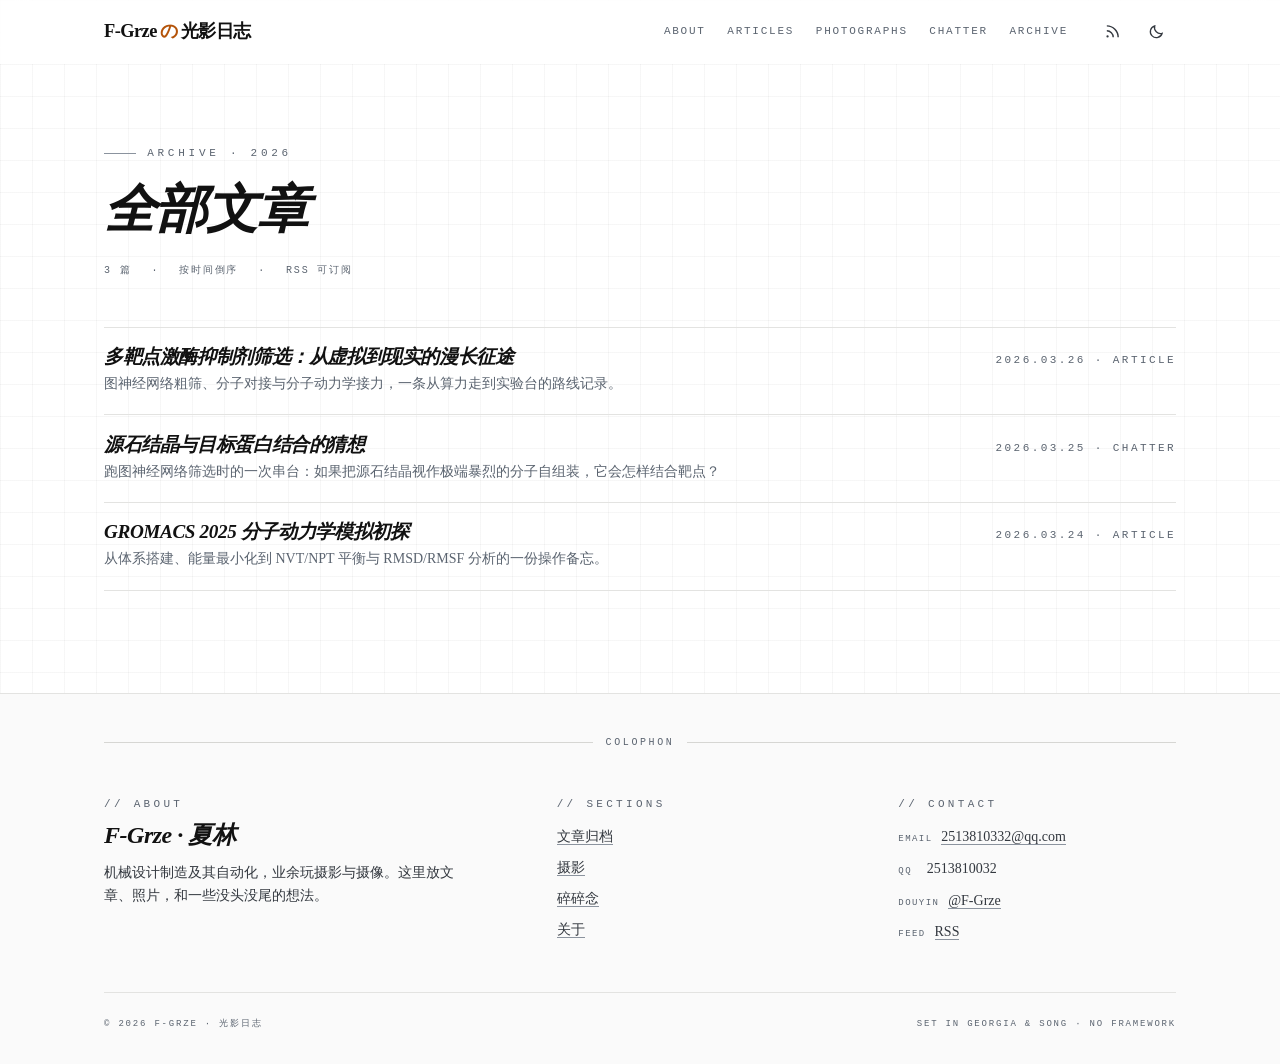
==== posts/index.html @ f47846c0 "deploy: F-Grze 个人博客静态站 Lighthouse 移动/桌面四项 100 · LCP 1.8s/0.5s · CLS 0" ====
<!doctype html>
<html lang="zh-CN" data-theme="light">
<head>
<meta charset="utf-8">
<meta name="viewport" content="width=device-width, initial-scale=1">
<title>全部文章 · F-Grze の光影日志</title>
<meta name="description" content="F-Grze 的文章与碎碎念归档。">
<meta name="author" content="F-Grze">
<meta name="theme-color" content="#ffffff" media="(prefers-color-scheme: light)">
<meta name="theme-color" content="#0a0a0a" media="(prefers-color-scheme: dark)">
<link rel="canonical" href="https://f-grze.github.io/blog/posts/">
<link rel="icon" href="../favicon.svg" type="image/svg+xml">
<link rel="alternate" type="application/rss+xml" title="F-Grze の光影日志" href="../feed.xml">
<meta property="og:type" content="article">
<meta property="og:title" content="全部文章">
<meta property="og:description" content="F-Grze 的文章与碎碎念归档。">
<meta property="og:image" content="https://f-grze.github.io/blog/assets/img/og-cover.jpg">
<meta name="twitter:card" content="summary_large_image">
<link rel="stylesheet" href="../assets/css/style.min.css">
<script>
  (function () {
    try {
      var t = localStorage.getItem('theme');
      if (t !== 'light' && t !== 'dark') {
        t = window.matchMedia('(prefers-color-scheme: dark)').matches ? 'dark' : 'light';
      }
      document.documentElement.dataset.theme = t;
    } catch (e) {}
  })();
</script>
</head>
<body>
<a class="skip" href="#main">跳到主要内容</a>

<header class="site-head">
  <div class="wrap head-inner">
    <a class="brand" href="../">F-Grze<em>の</em>光影日志</a>
    <nav class="nav" aria-label="主导航">
      <a href="../#about">About</a>
      <a href="../#articles">Articles</a>
      <a href="../#photowall">Photographs</a>
      <a href="../#chatter">Chatter</a>
      <a href="./">Archive</a>
    </nav>
    <div class="head-tools">
      <a class="icon-btn" href="../feed.xml" aria-label="RSS 订阅">
        <svg viewBox="0 0 24 24" fill="none" stroke="currentColor" stroke-width="2" aria-hidden="true"><path d="M4 11a9 9 0 0 1 9 9M4 4a16 16 0 0 1 16 16"/><circle cx="5" cy="19" r="1.6" fill="currentColor" stroke="none"/></svg>
      </a>
      <button class="icon-btn" id="theme-toggle" type="button" aria-label="切换深浅色">
        <svg class="sun" viewBox="0 0 24 24" fill="none" stroke="currentColor" stroke-width="1.8" aria-hidden="true"><circle cx="12" cy="12" r="4.2"/><path d="M12 2v2.2M12 19.8V22M4.2 4.2l1.6 1.6M18.2 18.2l1.6 1.6M2 12h2.2M19.8 12H22M4.2 19.8l1.6-1.6M18.2 5.8l1.6-1.6"/></svg>
        <svg class="moon" viewBox="0 0 24 24" fill="none" stroke="currentColor" stroke-width="1.8" aria-hidden="true" style="display:none"><path d="M20 14.5A8.5 8.5 0 0 1 9.5 4a8.5 8.5 0 1 0 10.5 10.5z"/></svg>
      </button>
      <button class="icon-btn menu-btn" id="menu-btn" type="button" aria-expanded="false" aria-controls="mobile-menu" aria-label="打开导航菜单">
        <svg viewBox="0 0 24 24" fill="none" stroke="currentColor" stroke-width="1.8" aria-hidden="true"><path d="M4 7h16M4 12h16M4 17h16"/></svg>
      </button>
    </div>
  </div>
  <nav class="mobile-menu" id="mobile-menu" aria-label="移动端导航" hidden>
    <a href="../#about">关于 <span>01</span></a>
    <a href="../#articles">文章 <span>02</span></a>
    <a href="../#photowall">摄影 <span>03</span></a>
    <a href="../#chatter">碎碎念 <span>04</span></a>
    <a href="../#status">状态 <span>05</span></a>
    <a href="./">归档 <span>ARCHIVE</span></a>
  </nav>
</header>
<main id="main">
  <header class="wrap article-head">
    <p class="kicker">ARCHIVE · 2026</p>
    <h1>全部文章</h1>
    <div class="article-meta"><span>3 篇</span><span>·</span><span>按时间倒序</span><span>·</span><span>RSS 可订阅</span></div>
  </header>
  <div class="wrap" style="margin-top:clamp(2rem,4vw,3rem)">
    <div class="archive-list">
      <article class="archive-item">
        <div>
          <h2><a href="../posts/kinase-screening.html">多靶点激酶抑制剂筛选：从虚拟到现实的漫长征途</a></h2>
          <p>图神经网络粗筛、分子对接与分子动力学接力，一条从算力走到实验台的路线记录。</p>
        </div>
        <span class="mono">2026.03.26 · ARTICLE</span>
      </article>
      <article class="archive-item">
        <div>
          <h2><a href="../chatters/originium.html">源石结晶与目标蛋白结合的猜想</a></h2>
          <p>跑图神经网络筛选时的一次串台：如果把源石结晶视作极端暴烈的分子自组装，它会怎样结合靶点？</p>
        </div>
        <span class="mono">2026.03.25 · CHATTER</span>
      </article>
      <article class="archive-item">
        <div>
          <h2><a href="../posts/gromacs-2025.html">GROMACS 2025 分子动力学模拟初探</a></h2>
          <p>从体系搭建、能量最小化到 NVT/NPT 平衡与 RMSD/RMSF 分析的一份操作备忘。</p>
        </div>
        <span class="mono">2026.03.24 · ARTICLE</span>
      </article>
    </div>
  </div>
</main>

<footer class="site-foot">
  <div class="wrap">
    <div class="foot-rule">COLOPHON</div>
    <div class="foot-grid">
      <div>
        <div class="section-num">// ABOUT</div>
        <h3>F-Grze · 夏林</h3>
        <p>机械设计制造及其自动化，业余玩摄影与摄像。这里放文章、照片，和一些没头没尾的想法。</p>
      </div>
      <div>
        <div class="section-num">// SECTIONS</div>
        <ul class="foot-list">
          <li><a href="./">文章归档</a></li>
          <li><a href="../#photowall">摄影</a></li>
          <li><a href="../#chatter">碎碎念</a></li>
          <li><a href="../#about">关于</a></li>
        </ul>
      </div>
      <div>
        <div class="section-num">// CONTACT</div>
        <ul class="foot-list">
          <li><span class="k">EMAIL</span><a href="mailto:2513810332@qq.com">2513810332@qq.com</a></li>
          <li><span class="k">QQ</span><button type="button" data-copy="2513810032" style="font-size:.875rem;color:var(--paper-1)">2513810032</button></li>
          <li><span class="k">DOUYIN</span><a href="https://www.douyin.com/user/MS4wLjABAAAAJaAjsx0xAyQ-sXUVlC7HD1X0GJKjgRdaICjdRfOP278gkcYqyB4tEGC4iY7WHdK8" target="_blank" rel="noopener noreferrer">@F-Grze</a></li>
          <li><span class="k">FEED</span><a href="../feed.xml">RSS</a></li>
        </ul>
      </div>
    </div>
    <div class="colophon">
      <span>© 2026 F-Grze · 光影日志</span>
      <span>SET IN GEORGIA &amp; SONG · NO FRAMEWORK</span>
    </div>
  </div>
</footer>
<script src="../assets/js/main.min.js" defer></script>
</body>
</html>
---- assets/css/style.min.css ----
:root{--paper-0: #111111;--paper-1: #33383f;--paper-2: #5b6470;--paper-3: #8b939e;--ink-0: #ffffff;--ink-1: #fafafa;--ink-2: #f3f3f2;--ink-3: #e3e3e1;--rule: #d6d6d3;--accent: #b45309;--accent-soft: #f6efe6;--ok: #15803d;--grid-color: rgba(17, 17, 17, .035);--shadow: 0 1px 2px rgba(17, 17, 17, .04), 0 12px 32px -18px rgba(17, 17, 17, .35);--font-display: "Gelasio", Georgia, "Times New Roman", "Songti SC", "Noto Serif SC", "Source Han Serif SC", serif;--font-body: Georgia, "Songti SC", "Noto Serif SC", "Source Han Serif SC", "PingFang SC", "Microsoft YaHei", serif;--font-mono: ui-monospace, "SF Mono", SFMono-Regular, Menlo, Consolas, "Liberation Mono", monospace;--wrap: 72rem;--radius: 3px;--ease: cubic-bezier(.16, 1, .3, 1);--head-h: 4rem}[data-theme=dark]{--paper-0: #f2f1ef;--paper-1: #d3d2ce;--paper-2: #a3a29e;--paper-3: #7c7b78;--ink-0: #0a0a0a;--ink-1: #121212;--ink-2: #1a1a1a;--ink-3: #2c2c2a;--rule: #363634;--accent: #e7a45c;--accent-soft: #1d1710;--ok: #4ade80;--grid-color: rgba(255, 255, 255, .035);--shadow: 0 1px 2px rgba(0, 0, 0, .6), 0 18px 40px -24px rgba(0, 0, 0, .9)}*,*:before,*:after{box-sizing:border-box}html{-webkit-text-size-adjust:100%;scroll-behavior:smooth;scroll-padding-top:calc(var(--head-h) + 1.5rem)}body{margin:0;min-height:100%;background:var(--ink-0);color:var(--paper-0);font-family:var(--font-body);font-size:1rem;line-height:1.7;-webkit-font-smoothing:antialiased;text-rendering:optimizeLegibility;background-image:linear-gradient(var(--grid-color) 1px,transparent 1px),linear-gradient(90deg,var(--grid-color) 1px,transparent 1px);background-size:32px 32px;overflow-x:hidden;transition:background-color .4s ease,color .4s ease}img,svg,video{display:block;max-width:100%}figure{margin:0}img{height:auto}a{color:inherit;text-decoration:none}button{font:inherit;color:inherit;background:none;border:0;cursor:pointer}h1,h2,h3,h4{margin:0;font-family:var(--font-display);font-weight:700;letter-spacing:-.02em;line-height:1.15;text-wrap:balance;word-break:auto-phrase}p{margin:0}ul,ol{margin:0;padding:0;list-style:none}::selection{background:var(--paper-0);color:var(--ink-0)}:focus{outline:none}:focus-visible{outline:2px solid var(--accent);outline-offset:3px;border-radius:2px}.skip{position:absolute;left:1rem;top:-100px;z-index:200;padding:.75rem 1.25rem;background:var(--paper-0);color:var(--ink-0);font-family:var(--font-mono);font-size:.75rem;letter-spacing:.2em;text-transform:uppercase;transition:top .2s ease}.skip:focus{top:1rem}.wrap{width:100%;max-width:var(--wrap);margin-inline:auto;padding-inline:clamp(1.25rem,4vw,2.5rem)}.mono{font-family:var(--font-mono);font-size:.6875rem;letter-spacing:.22em;text-transform:uppercase;color:var(--paper-2)}.section{margin-top:clamp(3.5rem,7vw,6rem)}.section-head{display:flex;align-items:flex-end;justify-content:space-between;gap:1.5rem;padding-bottom:1rem;border-bottom:1px solid var(--ink-3);margin-bottom:2rem}.section-num{font-family:var(--font-mono);font-size:.6875rem;letter-spacing:.3em;text-transform:uppercase;color:var(--paper-2)}.section-title{font-size:clamp(1.6rem,3vw,2.2rem);font-style:italic;margin-top:.35rem}.section-sub{margin-top:.5rem;font-size:.9375rem;font-style:italic;color:var(--paper-1)}.section-link{font-family:var(--font-mono);font-size:.6875rem;letter-spacing:.2em;text-transform:uppercase;color:var(--paper-1);white-space:nowrap;padding-bottom:.15rem;border-bottom:1px solid transparent;transition:color .2s,border-color .2s}.section-link:hover{color:var(--paper-0);border-color:var(--paper-0)}.site-head{position:fixed;inset:0 0 auto;z-index:90;height:var(--head-h);display:flex;align-items:center;background:color-mix(in srgb,var(--ink-0) 82%,transparent);border-bottom:1px solid transparent;transition:transform .45s var(--ease),background-color .3s,border-color .3s}@supports (backdrop-filter: blur(12px)){.site-head{-webkit-backdrop-filter:saturate(140%) blur(12px);backdrop-filter:saturate(140%) blur(12px)}}.site-head.is-scrolled{border-bottom-color:var(--ink-3)}.site-head.is-hidden{transform:translateY(-100%)}.head-inner{display:flex;align-items:center;gap:1rem;width:100%}.brand{font-family:var(--font-display);font-weight:700;font-size:1.15rem;letter-spacing:-.03em;white-space:nowrap;display:inline-flex;align-items:baseline;gap:.18em}.brand em{font-style:normal;color:var(--accent)}.nav{display:flex;align-items:center;gap:1.35rem;margin-left:auto}.nav a{position:relative;font-family:var(--font-mono);font-size:.6875rem;letter-spacing:.16em;text-transform:uppercase;color:var(--paper-2);padding:.35rem 0;transition:color .2s}.nav a:hover,.nav a[aria-current=true]{color:var(--paper-0)}.nav a[aria-current=true]:after{content:"";position:absolute;left:50%;bottom:-2px;width:3px;height:3px;border-radius:50%;background:var(--accent);transform:translate(-50%)}.head-tools{display:flex;align-items:center;gap:.25rem;margin-left:.5rem}.icon-btn{width:2.5rem;height:2.5rem;display:inline-grid;place-items:center;border-radius:var(--radius);color:var(--paper-1);transition:background-color .2s,color .2s}.icon-btn:hover{background:var(--ink-2);color:var(--paper-0)}.icon-btn svg{width:17px;height:17px}.menu-btn,.mobile-menu{display:none}.hero{position:relative;min-height:min(78svh,720px);display:flex;align-items:flex-end;padding-top:calc(var(--head-h) + 3rem);padding-bottom:clamp(3rem,7vw,5rem);overflow:hidden;isolation:isolate;background:#0d1420}.hero-img{position:absolute;inset:0;width:100%;height:100%;object-fit:cover;object-position:center 42%;z-index:-2}.hero-scrim{position:absolute;inset:0;z-index:-1;background:linear-gradient(180deg,#060a12b8,#060a122e 35%,#060a128c 72%,#060a12e6),linear-gradient(90deg,#060a12b8,#060a1200 62%)}.hero-inner{position:relative;color:#fff;max-width:46rem}.kicker{font-family:var(--font-mono);font-size:.6875rem;letter-spacing:.34em;text-transform:uppercase;color:#ffffffb8;display:flex;align-items:center;gap:.7rem;margin-bottom:1.1rem}.kicker:before{content:"";width:2rem;height:1px;background:#ffffff80}.hero h1{font-size:clamp(3rem,9vw,6rem);font-style:italic;font-weight:700;letter-spacing:-.045em;line-height:.98;color:#fff}.hero-sub{margin-top:.9rem;font-family:var(--font-display);font-size:clamp(1rem,2vw,1.3rem);letter-spacing:.06em;color:#ffffffdb}.hero-rule{margin-top:1.75rem;display:flex;align-items:center;gap:.9rem;max-width:26rem;font-family:var(--font-mono);font-size:.6875rem;letter-spacing:.22em;text-transform:uppercase;color:#ffffffb8}.hero-rule:before,.hero-rule:after{content:"";flex:1;height:1px;background:#ffffff47}.hero-meta{margin-top:1.6rem;display:flex;flex-wrap:wrap;align-items:center;gap:.6rem 1.4rem;font-family:var(--font-mono);font-size:.6875rem;letter-spacing:.18em;text-transform:uppercase;color:#ffffffc7}.hero-meta .dot{width:6px;height:6px;border-radius:50%;background:#7ee787;box-shadow:0 0 0 3px #7ee7872e}.hero-meta .sep{width:1px;height:12px;background:#ffffff47}.hero-hud{position:absolute;top:calc(var(--head-h) + 1.5rem);right:clamp(1.25rem,4vw,2.5rem);text-align:right;font-family:var(--font-mono);font-size:.625rem;letter-spacing:.2em;text-transform:uppercase;color:#ffffff8c;line-height:2;pointer-events:none}.hero-hud b{font-weight:400;color:#fffc}.hero-hud .rec{color:#ff8a8a}.hero-foot{position:absolute;left:0;right:0;bottom:0;display:flex;justify-content:space-between;gap:1rem;padding:.55rem clamp(1.25rem,4vw,2.5rem);border-top:1px solid rgba(255,255,255,.16);font-family:var(--font-mono);font-size:.5625rem;letter-spacing:.26em;text-transform:uppercase;color:#fff9}.scroll-cue{position:absolute;right:clamp(1.25rem,4vw,2.5rem);bottom:3.2rem;writing-mode:vertical-rl;font-family:var(--font-mono);font-size:.5625rem;letter-spacing:.3em;text-transform:uppercase;color:#ffffff80;pointer-events:none}.grid-12{display:grid;grid-template-columns:repeat(12,minmax(0,1fr));gap:1.25rem}.col-7{grid-column:span 7}.col-5{grid-column:span 5}.col-4{grid-column:span 4}.col-8{grid-column:span 8}.card{position:relative;background:var(--ink-1);border:1px solid var(--ink-3);border-radius:var(--radius);padding:clamp(1.1rem,2.2vw,1.75rem);display:flex;flex-direction:column;transition:border-color .25s,background-color .25s,transform .35s var(--ease)}.card:hover{border-color:var(--paper-3)}.card-label{display:flex;align-items:center;justify-content:space-between;gap:.75rem;font-family:var(--font-mono);font-size:.625rem;letter-spacing:.2em;text-transform:uppercase;color:var(--paper-2);margin-bottom:1.1rem}.profile{cursor:pointer;overflow:hidden;min-height:19rem}.profile:after{content:"";position:absolute;right:-3rem;top:-3rem;width:12rem;height:12rem;border-radius:50%;background:radial-gradient(circle,var(--accent-soft),transparent 68%);opacity:.9;pointer-events:none}.profile-top{display:flex;gap:1.15rem;align-items:flex-start;position:relative}.avatar{width:4.5rem;height:4.5rem;flex:0 0 auto;border-radius:var(--radius);border:1px solid var(--ink-3);overflow:hidden;background:var(--ink-2)}.avatar svg{width:100%;height:100%}.profile h3{font-size:clamp(1.35rem,2.4vw,1.75rem);letter-spacing:-.03em}.profile-role{margin-top:.4rem;font-size:.9375rem;color:var(--paper-1);line-height:1.6}.chips{display:flex;flex-wrap:wrap;gap:.4rem;margin-top:.85rem}.chip{font-family:var(--font-mono);font-size:.5625rem;letter-spacing:.14em;text-transform:uppercase;color:var(--paper-1);border:1px solid var(--ink-3);border-radius:2px;padding:.2rem .45rem;background:var(--ink-0)}.profile-bottom{margin-top:auto;padding-top:1.5rem;display:flex;align-items:flex-end;justify-content:space-between;gap:1.25rem;flex-wrap:wrap}.stats{display:flex;align-items:flex-end;gap:1.15rem}.stat b{display:block;font-family:var(--font-mono);font-size:1.15rem;font-weight:700;letter-spacing:-.02em;font-variant-numeric:tabular-nums}.stat span{display:block;margin-top:.1rem;font-family:var(--font-mono);font-size:.5625rem;letter-spacing:.18em;text-transform:uppercase;color:var(--paper-2)}.stats i{width:1px;height:1.9rem;background:var(--ink-3)}.socials{display:flex;gap:.35rem}.socials a,.socials button{width:2.25rem;height:2.25rem;display:grid;place-items:center;border:1px solid var(--ink-3);border-radius:var(--radius);color:var(--paper-1);background:var(--ink-0);transition:color .2s,background-color .2s,border-color .2s}.socials a:hover,.socials button:hover{background:var(--paper-0);border-color:var(--paper-0);color:var(--ink-0)}.socials svg{width:15px;height:15px}.music{overflow:hidden}.music:before{content:"";position:absolute;inset:auto -30% -45% auto;width:16rem;height:16rem;border-radius:50%;background:radial-gradient(circle,color-mix(in srgb,var(--accent) 22%,transparent),transparent 70%);pointer-events:none}.music-now{display:flex;gap:1rem;align-items:center;position:relative}.cover{width:4.75rem;height:4.75rem;flex:0 0 auto;border-radius:50%;overflow:hidden;border:1px solid var(--ink-3);box-shadow:0 0 0 6px var(--ink-0),0 0 0 7px var(--ink-3);animation:spin 24s linear infinite;animation-play-state:paused}.hero-inner,.music{--spin: 1}@media (prefers-reduced-motion: no-preference){.music:hover .cover{animation-play-state:running}}.cover img{width:100%;height:100%;object-fit:cover}@keyframes spin{to{transform:rotate(360deg)}}.music h3{font-size:1.25rem;letter-spacing:-.02em}.music .artist{margin-top:.15rem;font-size:.875rem;color:var(--paper-1)}.eq{display:inline-flex;align-items:flex-end;gap:2px;height:12px;margin-left:.4rem}.eq i{width:2px;height:4px;background:var(--accent);animation:eq 1.1s ease-in-out infinite}.eq i:nth-child(2){animation-delay:.18s}.eq i:nth-child(3){animation-delay:.36s}.eq i:nth-child(4){animation-delay:.1s}@keyframes eq{0%,to{height:3px}50%{height:12px}}.tracks{margin-top:1.35rem;border-top:1px solid var(--ink-3)}.tracks a{display:grid;grid-template-columns:1.6rem 1fr auto;align-items:center;gap:.55rem;padding:.55rem 0;border-bottom:1px solid var(--ink-3);font-size:.875rem;color:var(--paper-1);transition:color .2s,padding-left .25s var(--ease)}.tracks a:hover{color:var(--paper-0);padding-left:.3rem}.tracks .idx{font-family:var(--font-mono);font-size:.625rem;color:var(--paper-3)}.tracks .meta{font-family:var(--font-mono);font-size:.5625rem;letter-spacing:.14em;text-transform:uppercase;color:var(--paper-2)}.tracks .meta b{font-weight:400;color:var(--accent)}.quote-bar{margin-top:1.25rem;display:flex;align-items:baseline;gap:.9rem;flex-wrap:wrap;border:1px solid var(--ink-3);border-left:2px solid var(--paper-0);border-radius:var(--radius);background:var(--ink-1);padding:1rem 1.25rem}.quote-bar p{font-family:var(--font-display);font-style:italic;font-size:1.0625rem;color:var(--paper-0)}.quote-bar cite{font-family:var(--font-mono);font-style:normal;font-size:.5625rem;letter-spacing:.18em;text-transform:uppercase;color:var(--paper-2)}.col-4>.feature{height:100%}.feature{position:relative;overflow:hidden;min-height:21rem;color:#fff;border:1px solid var(--ink-3);border-radius:var(--radius);background:#171717;isolation:isolate}.feature-slide{position:absolute;inset:0;opacity:0;transition:opacity .7s var(--ease);z-index:-1}.feature-slide img{width:100%;height:100%;object-fit:cover}.feature-slide:after{content:"";position:absolute;inset:0;background:linear-gradient(180deg,#00000026,#00000059 45%,#000000e0)}.feature-slide.is-active{opacity:1}.feature-body{position:relative;height:100%;min-height:21rem;display:flex;flex-direction:column;justify-content:flex-end;padding:1.5rem}.feature-tag{display:flex;align-items:center;gap:.6rem;margin-bottom:.9rem}.feature-tag span{font-family:var(--font-mono);font-size:.5625rem;letter-spacing:.2em;text-transform:uppercase;border:1px solid rgba(255,255,255,.4);padding:.17rem .45rem;color:#fff}.feature h3{font-size:clamp(1.35rem,2.4vw,1.7rem);line-height:1.25;color:#fff}.feature h3 a{background-image:linear-gradient(currentColor,currentColor);background-size:0 1px;background-repeat:no-repeat;background-position:0 100%;transition:background-size .35s var(--ease)}.feature h3 a:hover{background-size:100% 1px}.feature p{margin-top:.6rem;font-size:.875rem;color:#ffffffc7;display:-webkit-box;-webkit-line-clamp:2;-webkit-box-orient:vertical;overflow:hidden}.feature-dots{display:flex;gap:.4rem;margin-top:1.25rem}.feature-dots button{width:1.5rem;height:3px;background:#ffffff59;transition:background-color .3s,width .3s}.feature-dots button[aria-current=true]{background:#fff;width:2.25rem}.album{position:relative;display:block;overflow:hidden;border:1px solid var(--ink-3);border-radius:var(--radius);aspect-ratio:16 / 7;color:#fff;isolation:isolate}.album img{position:absolute;inset:0;width:100%;height:100%;object-fit:cover;transition:transform .9s var(--ease);z-index:-2}.album:after{content:"";position:absolute;inset:0;z-index:-1;background:linear-gradient(90deg,#000000b8,#00000038 62%,#0000000d),linear-gradient(0deg,rgba(0,0,0,.45),transparent 55%)}.album:hover img{transform:scale(1.04)}.album-body{position:absolute;left:1.25rem;bottom:1.1rem;right:1.25rem}.album-body .mono{color:#ffffffb3;font-size:.5625rem}.album-body h3{margin-top:.35rem;font-size:1.5rem;font-style:italic;color:#fff}.album-body p{margin-top:.3rem;font-size:.8125rem;color:#ffffffbf}.chatter{position:relative;overflow:hidden;border:1px solid var(--ink-3);border-radius:var(--radius);background:var(--ink-1);min-height:13rem;display:flex;flex-direction:column;justify-content:space-between;padding:1.35rem}.chatter .mark{position:absolute;right:.8rem;bottom:-.5rem;font-family:var(--font-display);font-size:5rem;line-height:1;color:var(--ink-3);pointer-events:none}.chatter h3{font-size:1.15rem;font-style:italic;line-height:1.35;position:relative}.chatter p{margin-top:.6rem;font-size:.875rem;color:var(--paper-1);display:-webkit-box;-webkit-line-clamp:3;-webkit-box-orient:vertical;overflow:hidden}.chatter-foot{display:flex;align-items:center;justify-content:space-between;gap:1rem;margin-top:1rem}.timecard{border:1px solid var(--ink-3);border-radius:var(--radius);background:var(--ink-1);overflow:hidden;display:flex;flex-direction:column;min-height:13rem}.timecard-swatch{height:3.5rem;position:relative}.timecard-swatch:after{content:"";position:absolute;inset:0;background:linear-gradient(180deg,transparent,rgba(255,255,255,.12))}.timecard-body{padding:1.1rem 1.35rem 1.35rem;display:flex;flex-direction:column;gap:.2rem;justify-content:center;flex:1}.timecard h3{font-size:1.1rem}.timecard p{font-size:.8125rem;color:var(--paper-1)}.timecard .local{margin-top:.5rem;font-family:var(--font-mono);font-size:.5625rem;letter-spacing:.18em;text-transform:uppercase;color:var(--paper-2)}.photos{display:grid;grid-template-columns:repeat(12,minmax(0,1fr));gap:1.25rem;grid-auto-rows:clamp(11rem,21vw,16rem)}.photo{position:relative;overflow:hidden;border:1px solid var(--ink-3);border-radius:var(--radius);background:var(--ink-2)}.photo:nth-child(1){grid-column:span 6}.photo:nth-child(2){grid-column:span 3}.photo:nth-child(3){grid-column:span 3}.photo button{display:block;width:100%;height:100%;padding:0;position:relative}.photo img{width:100%;height:100%;object-fit:cover;object-position:center 45%;transition:transform .9s var(--ease),filter .4s}.photo button:hover img{transform:scale(1.035)}.photo figcaption{position:absolute;z-index:1;left:0;right:0;bottom:0;display:flex;align-items:center;justify-content:space-between;gap:.5rem;padding:.6rem .8rem;font-family:var(--font-mono);font-size:.5625rem;letter-spacing:.16em;text-transform:uppercase;color:#fff;background:linear-gradient(transparent,#000000b8)}.photo figcaption span{min-width:0;white-space:nowrap;overflow:hidden;text-overflow:ellipsis}.photo figcaption span:last-child{color:#ffffffb8;flex:0 0 auto}.lightbox{position:fixed;inset:0;z-index:150;display:grid;place-items:center;padding:clamp(1rem,4vw,3rem);background:#080808eb}.lightbox[hidden]{display:none}.lightbox img{max-width:100%;max-height:82vh;width:auto;border:1px solid rgba(255,255,255,.2)}.lightbox figcaption{margin-top:.9rem;text-align:center;font-family:var(--font-mono);font-size:.625rem;letter-spacing:.2em;text-transform:uppercase;color:#ffffffb3}.lightbox-close{position:absolute;top:1rem;right:1rem;width:2.75rem;height:2.75rem;display:grid;place-items:center;border:1px solid rgba(255,255,255,.25);color:#fff;border-radius:var(--radius)}.lightbox-close:hover{background:#ffffff1f}.dash{display:grid;grid-template-columns:auto 1fr;border:1px solid var(--ink-3);border-radius:var(--radius);overflow:hidden;background:var(--ink-1)}.dash-clock{background:var(--paper-0);color:var(--ink-0);display:flex;align-items:center;justify-content:center;padding:1.15rem 1.75rem;font-family:var(--font-mono);font-size:clamp(1.4rem,3vw,1.9rem);font-weight:700;letter-spacing:.06em;font-variant-numeric:tabular-nums}.dash-body{display:flex;flex-wrap:wrap;align-items:center;gap:.6rem 1.5rem;padding:1rem 1.35rem;font-size:.8125rem;color:var(--paper-1)}.dash-body .live{display:inline-flex;align-items:center;gap:.5rem;color:var(--paper-0)}.dash-body .live i{width:6px;height:6px;border-radius:50%;background:var(--ok)}.dash-body b{font-family:var(--font-mono);font-variant-numeric:tabular-nums;color:var(--paper-0)}.badges{display:flex;flex-wrap:wrap;gap:.4rem}.badge{font-family:var(--font-mono);font-size:.5625rem;letter-spacing:.12em;text-transform:uppercase;border:1px solid var(--ink-3);border-radius:2px;padding:.17rem .45rem;color:var(--paper-1);background:var(--ink-0)}.site-foot{margin-top:clamp(4rem,8vw,7rem);border-top:1px solid var(--ink-3);background:var(--ink-1)}.foot-rule{display:flex;align-items:center;gap:.8rem;font-family:var(--font-mono);font-size:.625rem;letter-spacing:.26em;text-transform:uppercase;color:var(--paper-2);padding:2.5rem 0 2.75rem}.foot-rule:before,.foot-rule:after{content:"";flex:1;height:1px;background:var(--rule)}.foot-grid{display:grid;grid-template-columns:1.4fr 1fr 1fr;gap:clamp(2rem,5vw,4rem);padding-bottom:3rem}.foot-grid h3{font-size:1.5rem;font-style:italic;margin-top:.5rem}.foot-grid p{margin-top:.7rem;font-size:.875rem;color:var(--paper-1);max-width:22rem}.foot-list{margin-top:.7rem;display:flex;flex-direction:column;gap:.45rem;font-size:.875rem}.foot-list a{color:var(--paper-1);transition:color .2s;width:fit-content;border-bottom:1px solid var(--paper-3)}.foot-list a:hover{color:var(--paper-0);border-color:var(--paper-0)}.foot-list .k{font-family:var(--font-mono);font-size:.5625rem;letter-spacing:.16em;text-transform:uppercase;color:var(--paper-2);margin-right:.55rem}.colophon{display:flex;flex-wrap:wrap;align-items:center;justify-content:space-between;gap:.75rem;padding:1.5rem 0 2rem;border-top:1px solid var(--ink-3);font-family:var(--font-mono);font-size:.5625rem;letter-spacing:.2em;text-transform:uppercase;color:var(--paper-2)}.article-head{padding-top:calc(var(--head-h) + clamp(3rem,7vw,5rem))}.article-head .kicker{color:var(--paper-2)}.article-head .kicker:before{background:var(--paper-3)}.article-head h1{font-size:clamp(2rem,5vw,3.25rem);font-style:italic;max-width:40rem}.article-meta{display:flex;flex-wrap:wrap;gap:.6rem 1.25rem;margin-top:1.35rem;font-family:var(--font-mono);font-size:.625rem;letter-spacing:.18em;text-transform:uppercase;color:var(--paper-2)}.article-cover{margin-top:2.5rem;border:1px solid var(--ink-3);border-radius:var(--radius);overflow:hidden;max-height:30rem}.article-cover img{width:100%;height:100%;object-fit:cover}.article-body{max-width:40rem;margin:clamp(2.5rem,5vw,4rem) auto 0;font-size:1.0625rem;line-height:1.9;color:var(--paper-1)}.article-body [data-dropcap]:first-letter{font-family:var(--font-display);font-size:3.6em;font-weight:700;font-style:italic;float:left;line-height:.82;margin:.08em .12em 0 0;color:var(--paper-0)}.article-body h2{font-size:1.6rem;margin:2.75rem 0 1rem;color:var(--paper-0)}.article-body h3{font-size:1.2rem;margin:2rem 0 .6rem;color:var(--paper-0)}.article-body p{margin:1.05rem 0}.article-body ul,.article-body ol{margin:1rem 0;padding-left:1.2rem;list-style:disc}.article-body li{margin:.35rem 0}.article-body code{font-family:var(--font-mono);font-size:.875em;background:var(--ink-2);border:1px solid var(--ink-3);border-radius:2px;padding:.1em .35em}.article-body blockquote{margin:2rem 0;padding-left:1.25rem;border-left:2px solid var(--paper-0);font-family:var(--font-display);font-style:italic;font-size:1.3em;line-height:1.5;color:var(--paper-0)}.article-body strong{color:var(--paper-0)}.article-body pre{margin:1.5rem 0;padding:1rem 1.15rem;overflow-x:auto;background:var(--ink-2);border:1px solid var(--ink-3);border-radius:var(--radius);font-family:var(--font-mono);font-size:.8125rem;line-height:1.7;color:var(--paper-0)}.article-body pre code{background:none;border:0;padding:0;font-size:inherit}.article-foot{max-width:40rem;margin:3rem auto 0;padding-top:1.5rem;border-top:1px solid var(--ink-3)}.tags{display:flex;flex-wrap:wrap;gap:.4rem}.article-nav{display:flex;justify-content:space-between;gap:1.5rem;flex-wrap:wrap;margin-top:2rem;font-size:.9375rem}.article-nav a{color:var(--paper-1);border-bottom:1px solid var(--ink-3);padding-bottom:2px}.article-nav a:hover{color:var(--paper-0);border-color:var(--paper-0)}.archive-list{border-top:1px solid var(--ink-3)}.archive-item{display:flex;align-items:baseline;justify-content:space-between;gap:1.5rem;padding:1.15rem 0;border-bottom:1px solid var(--ink-3)}.archive-item h2{font-size:1.2rem;font-style:italic}.archive-item a:hover h2{color:var(--accent)}.archive-item p{margin-top:.25rem;font-size:.875rem;color:var(--paper-2)}@media (prefers-reduced-motion: no-preference){.js .reveal{opacity:0;transform:translateY(14px);transition:opacity .7s var(--ease),transform .7s var(--ease)}.js .reveal.is-in{opacity:1;transform:none}.hero-inner>*{animation:rise .9s var(--ease) both}.hero-inner>:nth-child(2){animation-delay:.08s}.hero-inner>:nth-child(3){animation-delay:.16s}.hero-inner>:nth-child(4){animation-delay:.24s}.hero-inner>:nth-child(5){animation-delay:.32s}}@keyframes rise{0%{opacity:0;transform:translateY(16px)}to{opacity:1;transform:none}}@media (max-width: 1024px){.col-7,.col-5,.col-4,.col-8{grid-column:span 12}.photo:nth-child(1){grid-column:span 12}.photo:nth-child(2),.photo:nth-child(3){grid-column:span 6}.foot-grid{grid-template-columns:1fr 1fr}}@media (max-width: 860px){.nav{display:none}.menu-btn{display:inline-grid}.head-tools{margin-left:auto}.mobile-menu{display:block;position:fixed;inset:var(--head-h) 0 auto 0;background:var(--ink-0);border-bottom:1px solid var(--ink-3);padding:.5rem clamp(1.25rem,4vw,2.5rem) 1.25rem;transform-origin:top;box-shadow:var(--shadow)}.mobile-menu[hidden]{display:none}.mobile-menu a{display:flex;align-items:center;justify-content:space-between;padding:.95rem 0;border-bottom:1px solid var(--ink-3);font-family:var(--font-mono);font-size:.8125rem;letter-spacing:.16em;text-transform:uppercase;color:var(--paper-1)}.mobile-menu a:hover{color:var(--paper-0)}.mobile-menu a span{color:var(--paper-3);font-size:.625rem}.hero-hud,.scroll-cue,.section-head .section-link{display:none}}@media (max-width: 640px){body{background-size:24px 24px}.hero{min-height:74svh}.hero-meta{gap:.45rem .9rem}.hero-meta .sep{display:none}.hero-foot{font-size:.5rem;letter-spacing:.16em}.article-cover{aspect-ratio:4 / 3;max-height:none}.article-cover img{height:100%;object-fit:cover}.dash{grid-template-columns:1fr}.dash-clock{justify-content:flex-start}.foot-grid{grid-template-columns:1fr}.profile-bottom{flex-direction:column;align-items:flex-start}.photo:nth-child(2),.photo:nth-child(3){grid-column:span 12}.photos{grid-auto-rows:12rem}.article-body{font-size:1rem}}@media (prefers-reduced-motion: reduce){html{scroll-behavior:auto}*,*:before,*:after{animation-duration:.01ms!important;animation-iteration-count:1!important;transition-duration:.01ms!important}}@media print{.site-head,.hero-hud,.scroll-cue,.site-foot{display:none}body{background:#fff;color:#000}}.menu-btn[data-open] .bars{display:none}.menu-btn[data-open] .close{display:block!important}.article-head h1{text-wrap:wrap}@media (max-width: 640px){.article-head h1{font-size:clamp(1.75rem,7.4vw,2.2rem);max-width:100%}}
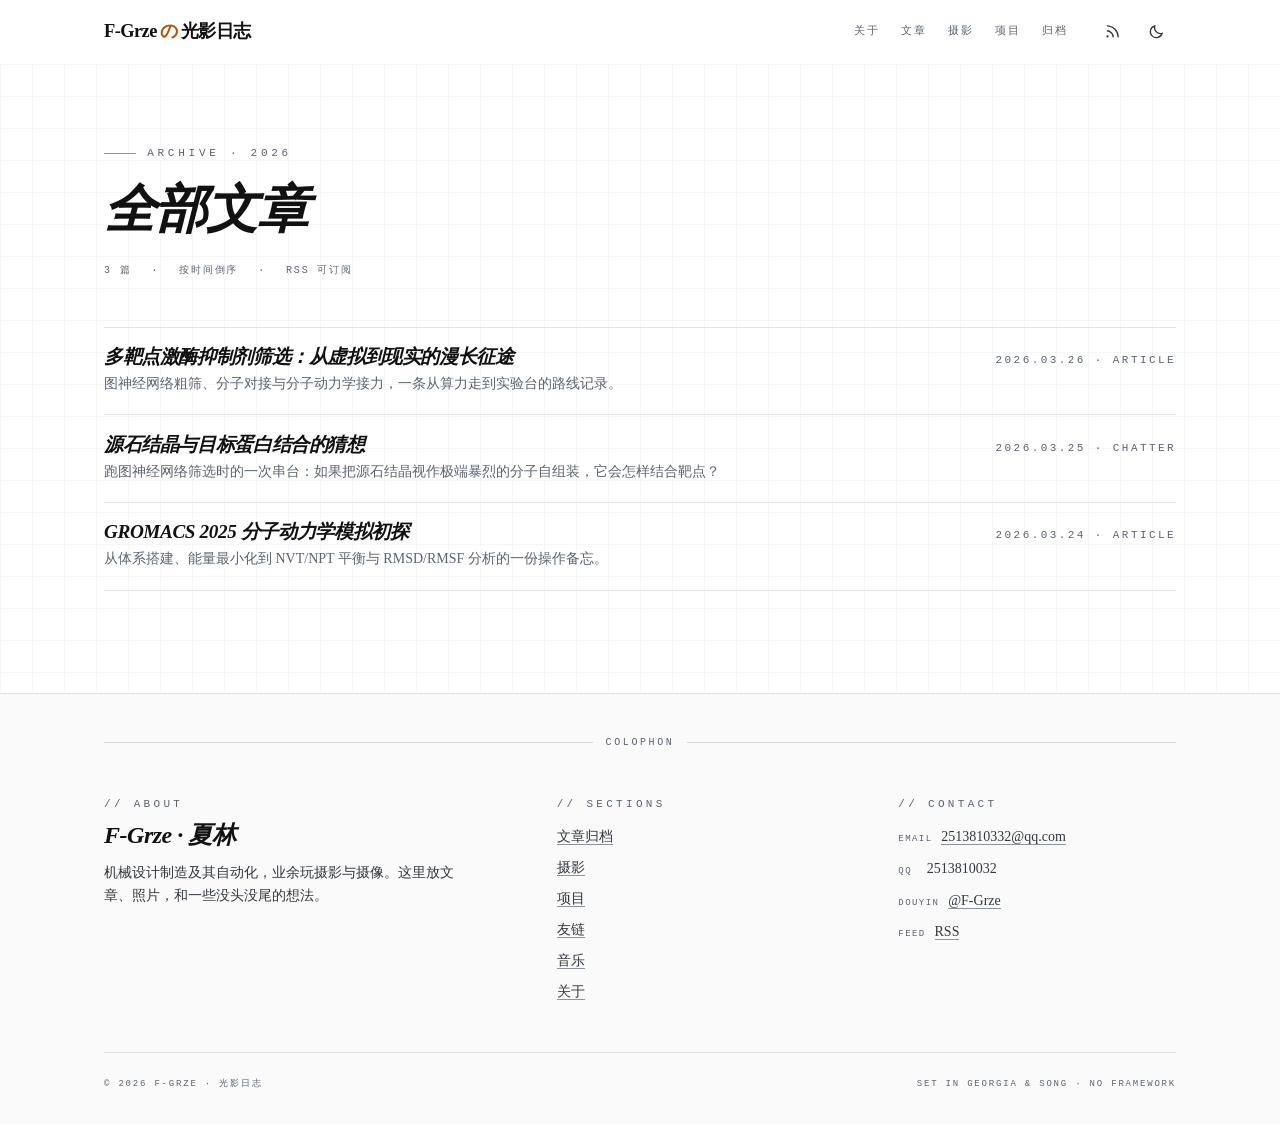
==== commit 359cdfa1: "deploy: 补齐六个二级页面（关于/摄影/项目/友链/归档/音乐） Lighthouse 移动/桌面四项 100 · LCP 1.8s/0.5s · CLS 0" ====
--- a/posts/index.html
+++ b/posts/index.html
@@ -8,15 +8,15 @@
 <meta name="author" content="F-Grze">
 <meta name="theme-color" content="#ffffff" media="(prefers-color-scheme: light)">
 <meta name="theme-color" content="#0a0a0a" media="(prefers-color-scheme: dark)">
-<link rel="canonical" href="https://f-grze.github.io/blog/posts/">
+<link rel="canonical" href="https://f-grze.github.io/F-Grze-blog/posts/">
 <link rel="icon" href="../favicon.svg" type="image/svg+xml">
 <link rel="alternate" type="application/rss+xml" title="F-Grze の光影日志" href="../feed.xml">
 <meta property="og:type" content="article">
 <meta property="og:title" content="全部文章">
 <meta property="og:description" content="F-Grze 的文章与碎碎念归档。">
-<meta property="og:image" content="https://f-grze.github.io/blog/assets/img/og-cover.jpg">
+<meta property="og:image" content="https://f-grze.github.io/F-Grze-blog/assets/img/og-cover.jpg">
 <meta name="twitter:card" content="summary_large_image">
-<link rel="stylesheet" href="../assets/css/style.min.css">
+<link rel="stylesheet" href="../assets/css/style.css">
 <script>
   (function () {
     try {
@@ -36,11 +36,11 @@
   <div class="wrap head-inner">
     <a class="brand" href="../">F-Grze<em>の</em>光影日志</a>
     <nav class="nav" aria-label="主导航">
-      <a href="../#about">About</a>
-      <a href="../#articles">Articles</a>
-      <a href="../#photowall">Photographs</a>
-      <a href="../#chatter">Chatter</a>
-      <a href="./">Archive</a>
+      <a href="../about.html">关于</a>
+      <a href="../posts/">文章</a>
+      <a href="../photowall.html">摄影</a>
+      <a href="../projects.html">项目</a>
+      <a href="./">归档</a>
     </nav>
     <div class="head-tools">
       <a class="icon-btn" href="../feed.xml" aria-label="RSS 订阅">
@@ -56,11 +56,11 @@
     </div>
   </div>
   <nav class="mobile-menu" id="mobile-menu" aria-label="移动端导航" hidden>
-    <a href="../#about">关于 <span>01</span></a>
-    <a href="../#articles">文章 <span>02</span></a>
-    <a href="../#photowall">摄影 <span>03</span></a>
-    <a href="../#chatter">碎碎念 <span>04</span></a>
-    <a href="../#status">状态 <span>05</span></a>
+    <a href="../about.html">关于 <span>01</span></a>
+    <a href="../posts/">文章 <span>02</span></a>
+    <a href="../photowall.html">摄影 <span>03</span></a>
+    <a href="../projects.html">项目 <span>04</span></a>
+    <a href="../friends.html">友链 <span>05</span></a>
     <a href="./">归档 <span>ARCHIVE</span></a>
   </nav>
 </header>
@@ -110,9 +110,11 @@
         <div class="section-num">// SECTIONS</div>
         <ul class="foot-list">
           <li><a href="./">文章归档</a></li>
-          <li><a href="../#photowall">摄影</a></li>
-          <li><a href="../#chatter">碎碎念</a></li>
-          <li><a href="../#about">关于</a></li>
+          <li><a href="../photowall.html">摄影</a></li>
+          <li><a href="../projects.html">项目</a></li>
+          <li><a href="../friends.html">友链</a></li>
+          <li><a href="../music.html">音乐</a></li>
+          <li><a href="../about.html">关于</a></li>
         </ul>
       </div>
       <div>
@@ -131,6 +133,6 @@
     </div>
   </div>
 </footer>
-<script src="../assets/js/main.min.js" defer></script>
+<script src="../assets/js/main.js" defer></script>
 </body>
 </html>
--- a/assets/css/style.css
+++ b/assets/css/style.css
@@ -0,0 +1,940 @@
+/* ============================================================
+   F-Grze の光影日志 · Editorial Design System
+   纯手写 CSS，无框架、无 Web Font、无外部依赖
+   ============================================================ */
+
+/* ---------- 1. Tokens ---------- */
+:root {
+  --paper-0: #111111;
+  --paper-1: #33383f;
+  --paper-2: #5b6470;
+  --paper-3: #8b939e;
+
+  --ink-0: #ffffff;
+  --ink-1: #fafafa;
+  --ink-2: #f3f3f2;
+  --ink-3: #e3e3e1;
+  --rule: #d6d6d3;
+
+  --accent: #b45309;        /* 仅作点缀，白底对比度 5.0:1 */
+  --accent-soft: #f6efe6;
+  --ok: #15803d;
+
+  --grid-color: rgba(17, 17, 17, 0.035);
+  --shadow: 0 1px 2px rgba(17, 17, 17, 0.04), 0 12px 32px -18px rgba(17, 17, 17, 0.35);
+
+  --font-display: "Gelasio", Georgia, "Times New Roman", "Songti SC", "Noto Serif SC", "Source Han Serif SC", serif;
+  --font-body: Georgia, "Songti SC", "Noto Serif SC", "Source Han Serif SC", "PingFang SC", "Microsoft YaHei", serif;
+  --font-mono: ui-monospace, "SF Mono", SFMono-Regular, Menlo, Consolas, "Liberation Mono", monospace;
+
+  --wrap: 72rem;
+  --radius: 3px;
+  --ease: cubic-bezier(0.16, 1, 0.3, 1);
+  --head-h: 4rem;
+}
+
+[data-theme="dark"] {
+  --paper-0: #f2f1ef;
+  --paper-1: #d3d2ce;
+  --paper-2: #a3a29e;
+  --paper-3: #7c7b78;
+
+  --ink-0: #0a0a0a;
+  --ink-1: #121212;
+  --ink-2: #1a1a1a;
+  --ink-3: #2c2c2a;
+  --rule: #363634;
+
+  --accent: #e7a45c;
+  --accent-soft: #1d1710;
+  --ok: #4ade80;
+  --grid-color: rgba(255, 255, 255, 0.035);
+  --shadow: 0 1px 2px rgba(0, 0, 0, 0.6), 0 18px 40px -24px rgba(0, 0, 0, 0.9);
+}
+
+/* ---------- 2. Reset ---------- */
+*, *::before, *::after { box-sizing: border-box; }
+html { -webkit-text-size-adjust: 100%; scroll-behavior: smooth; scroll-padding-top: calc(var(--head-h) + 1.5rem); }
+body {
+  margin: 0;
+  min-height: 100%;
+  background: var(--ink-0);
+  color: var(--paper-0);
+  font-family: var(--font-body);
+  font-size: 1rem;
+  line-height: 1.7;
+  -webkit-font-smoothing: antialiased;
+  text-rendering: optimizeLegibility;
+  background-image:
+    linear-gradient(var(--grid-color) 1px, transparent 1px),
+    linear-gradient(90deg, var(--grid-color) 1px, transparent 1px);
+  background-size: 32px 32px;
+  overflow-x: hidden;
+  transition: background-color .4s ease, color .4s ease;
+}
+img, svg, video { display: block; max-width: 100%; }
+figure { margin: 0; }
+img { height: auto; }
+a { color: inherit; text-decoration: none; }
+button { font: inherit; color: inherit; background: none; border: 0; cursor: pointer; }
+h1, h2, h3, h4 {
+  margin: 0;
+  font-family: var(--font-display);
+  font-weight: 700;
+  letter-spacing: -0.02em;
+  line-height: 1.15;
+  text-wrap: balance;
+  word-break: auto-phrase;
+}
+p { margin: 0; }
+ul, ol { margin: 0; padding: 0; list-style: none; }
+::selection { background: var(--paper-0); color: var(--ink-0); }
+
+:focus { outline: none; }
+:focus-visible {
+  outline: 2px solid var(--accent);
+  outline-offset: 3px;
+  border-radius: 2px;
+}
+
+.skip {
+  position: absolute;
+  left: 1rem;
+  top: -100px;
+  z-index: 200;
+  padding: .75rem 1.25rem;
+  background: var(--paper-0);
+  color: var(--ink-0);
+  font-family: var(--font-mono);
+  font-size: .75rem;
+  letter-spacing: .2em;
+  text-transform: uppercase;
+  transition: top .2s ease;
+}
+.skip:focus { top: 1rem; }
+
+/* ---------- 3. Layout ---------- */
+.wrap { width: 100%; max-width: var(--wrap); margin-inline: auto; padding-inline: clamp(1.25rem, 4vw, 2.5rem); }
+
+.mono {
+  font-family: var(--font-mono);
+  font-size: .6875rem;
+  letter-spacing: .22em;
+  text-transform: uppercase;
+  color: var(--paper-2);
+}
+
+/* 章节头 */
+.section { margin-top: clamp(3.5rem, 7vw, 6rem); }
+.section-head { display: flex; align-items: flex-end; justify-content: space-between; gap: 1.5rem; padding-bottom: 1rem; border-bottom: 1px solid var(--ink-3); margin-bottom: 2rem; }
+.section-num { font-family: var(--font-mono); font-size: .6875rem; letter-spacing: .3em; text-transform: uppercase; color: var(--paper-2); }
+.section-title { font-size: clamp(1.6rem, 3vw, 2.2rem); font-style: italic; margin-top: .35rem; }
+.section-sub { margin-top: .5rem; font-size: .9375rem; font-style: italic; color: var(--paper-1); }
+.section-link { font-family: var(--font-mono); font-size: .6875rem; letter-spacing: .2em; text-transform: uppercase; color: var(--paper-1); white-space: nowrap; padding-bottom: .15rem; border-bottom: 1px solid transparent; transition: color .2s, border-color .2s; }
+.section-link:hover { color: var(--paper-0); border-color: var(--paper-0); }
+
+/* ---------- 4. Header ---------- */
+.site-head {
+  position: fixed;
+  inset: 0 0 auto 0;
+  z-index: 90;
+  height: var(--head-h);
+  display: flex;
+  align-items: center;
+  background: color-mix(in srgb, var(--ink-0) 82%, transparent);
+  border-bottom: 1px solid transparent;
+  transition: transform .45s var(--ease), background-color .3s, border-color .3s;
+}
+@supports (backdrop-filter: blur(12px)) {
+  .site-head { backdrop-filter: saturate(140%) blur(12px); }
+}
+.site-head.is-scrolled { border-bottom-color: var(--ink-3); }
+.site-head.is-hidden { transform: translateY(-100%); }
+.head-inner { display: flex; align-items: center; gap: 1rem; width: 100%; }
+
+.brand {
+  font-family: var(--font-display);
+  font-weight: 700;
+  font-size: 1.15rem;
+  letter-spacing: -0.03em;
+  white-space: nowrap;
+  display: inline-flex;
+  align-items: baseline;
+  gap: .18em;
+}
+.brand em { font-style: normal; color: var(--accent); }
+
+.nav { display: flex; align-items: center; gap: 1.35rem; margin-left: auto; }
+.nav a {
+  position: relative;
+  font-family: var(--font-mono);
+  font-size: .6875rem;
+  letter-spacing: .16em;
+  text-transform: uppercase;
+  color: var(--paper-2);
+  padding: .35rem 0;
+  transition: color .2s;
+}
+.nav a:hover, .nav a[aria-current="true"] { color: var(--paper-0); }
+.nav a[aria-current="true"]::after {
+  content: "";
+  position: absolute;
+  left: 50%; bottom: -2px;
+  width: 3px; height: 3px;
+  border-radius: 50%;
+  background: var(--accent);
+  transform: translateX(-50%);
+}
+
+.head-tools { display: flex; align-items: center; gap: .25rem; margin-left: .5rem; }
+.icon-btn {
+  width: 2.5rem; height: 2.5rem;
+  display: inline-grid;
+  place-items: center;
+  border-radius: var(--radius);
+  color: var(--paper-1);
+  transition: background-color .2s, color .2s;
+}
+.icon-btn:hover { background: var(--ink-2); color: var(--paper-0); }
+.icon-btn svg { width: 17px; height: 17px; }
+.menu-btn { display: none; }
+
+.mobile-menu { display: none; }
+
+/* ---------- 5. Hero ---------- */
+.hero {
+  position: relative;
+  min-height: min(78svh, 720px);
+  display: flex;
+  align-items: flex-end;
+  padding-top: calc(var(--head-h) + 3rem);
+  padding-bottom: clamp(3rem, 7vw, 5rem);
+  overflow: hidden;
+  isolation: isolate;
+  background: #0d1420;
+}
+.hero-img {
+  position: absolute;
+  inset: 0;
+  width: 100%;
+  height: 100%;
+  object-fit: cover;
+  object-position: center 42%;
+  z-index: -2;
+}
+.hero-scrim {
+  position: absolute;
+  inset: 0;
+  z-index: -1;
+  background:
+    linear-gradient(180deg, rgba(6, 10, 18, .72) 0%, rgba(6, 10, 18, .18) 35%, rgba(6, 10, 18, .55) 72%, rgba(6, 10, 18, .9) 100%),
+    linear-gradient(90deg, rgba(6, 10, 18, .72) 0%, rgba(6, 10, 18, 0) 62%);
+}
+.hero-inner { position: relative; color: #fff; max-width: 46rem; }
+.kicker {
+  font-family: var(--font-mono);
+  font-size: .6875rem;
+  letter-spacing: .34em;
+  text-transform: uppercase;
+  color: rgba(255, 255, 255, .72);
+  display: flex;
+  align-items: center;
+  gap: .7rem;
+  margin-bottom: 1.1rem;
+}
+.kicker::before { content: ""; width: 2rem; height: 1px; background: rgba(255, 255, 255, .5); }
+.hero h1 {
+  font-size: clamp(3rem, 9vw, 6rem);
+  font-style: italic;
+  font-weight: 700;
+  letter-spacing: -0.045em;
+  line-height: .98;
+  color: #fff;
+}
+.hero-sub {
+  margin-top: .9rem;
+  font-family: var(--font-display);
+  font-size: clamp(1rem, 2vw, 1.3rem);
+  letter-spacing: .06em;
+  color: rgba(255, 255, 255, .86);
+}
+.hero-rule {
+  margin-top: 1.75rem;
+  display: flex;
+  align-items: center;
+  gap: .9rem;
+  max-width: 26rem;
+  font-family: var(--font-mono);
+  font-size: .6875rem;
+  letter-spacing: .22em;
+  text-transform: uppercase;
+  color: rgba(255, 255, 255, .72);
+}
+.hero-rule::before, .hero-rule::after { content: ""; flex: 1; height: 1px; background: rgba(255, 255, 255, .28); }
+.hero-meta {
+  margin-top: 1.6rem;
+  display: flex;
+  flex-wrap: wrap;
+  align-items: center;
+  gap: .6rem 1.4rem;
+  font-family: var(--font-mono);
+  font-size: .6875rem;
+  letter-spacing: .18em;
+  text-transform: uppercase;
+  color: rgba(255, 255, 255, .78);
+}
+.hero-meta .dot { width: 6px; height: 6px; border-radius: 50%; background: #7ee787; box-shadow: 0 0 0 3px rgba(126, 231, 135, .18); }
+.hero-meta .sep { width: 1px; height: 12px; background: rgba(255, 255, 255, .28); }
+
+.hero-hud {
+  position: absolute;
+  top: calc(var(--head-h) + 1.5rem);
+  right: clamp(1.25rem, 4vw, 2.5rem);
+  text-align: right;
+  font-family: var(--font-mono);
+  font-size: .625rem;
+  letter-spacing: .2em;
+  text-transform: uppercase;
+  color: rgba(255, 255, 255, .55);
+  line-height: 2;
+  pointer-events: none;
+}
+.hero-hud b { font-weight: 400; color: rgba(255, 255, 255, .8); }
+.hero-hud .rec { color: #ff8a8a; }
+
+.hero-foot {
+  position: absolute;
+  left: 0; right: 0; bottom: 0;
+  display: flex;
+  justify-content: space-between;
+  gap: 1rem;
+  padding: .55rem clamp(1.25rem, 4vw, 2.5rem);
+  border-top: 1px solid rgba(255, 255, 255, .16);
+  font-family: var(--font-mono);
+  font-size: .5625rem;
+  letter-spacing: .26em;
+  text-transform: uppercase;
+  color: rgba(255, 255, 255, .6);
+}
+
+.scroll-cue {
+  position: absolute;
+  right: clamp(1.25rem, 4vw, 2.5rem);
+  bottom: 3.2rem;
+  writing-mode: vertical-rl;
+  font-family: var(--font-mono);
+  font-size: .5625rem;
+  letter-spacing: .3em;
+  text-transform: uppercase;
+  color: rgba(255, 255, 255, .5);
+  pointer-events: none;
+}
+
+/* ---------- 6. Cards ---------- */
+.grid-12 { display: grid; grid-template-columns: repeat(12, minmax(0, 1fr)); gap: 1.25rem; }
+.col-7 { grid-column: span 7; }
+.col-5 { grid-column: span 5; }
+.col-4 { grid-column: span 4; }
+.col-8 { grid-column: span 8; }
+
+.card {
+  position: relative;
+  background: var(--ink-1);
+  border: 1px solid var(--ink-3);
+  border-radius: var(--radius);
+  padding: clamp(1.1rem, 2.2vw, 1.75rem);
+  display: flex;
+  flex-direction: column;
+  transition: border-color .25s, background-color .25s, transform .35s var(--ease);
+}
+.card:hover { border-color: var(--paper-3); }
+
+.card-label {
+  display: flex;
+  align-items: center;
+  justify-content: space-between;
+  gap: .75rem;
+  font-family: var(--font-mono);
+  font-size: .625rem;
+  letter-spacing: .2em;
+  text-transform: uppercase;
+  color: var(--paper-2);
+  margin-bottom: 1.1rem;
+}
+
+/* 个人卡片 */
+.profile { cursor: pointer; overflow: hidden; min-height: 19rem; }
+.profile::after {
+  content: "";
+  position: absolute;
+  right: -3rem; top: -3rem;
+  width: 12rem; height: 12rem;
+  border-radius: 50%;
+  background: radial-gradient(circle, var(--accent-soft), transparent 68%);
+  opacity: .9;
+  pointer-events: none;
+}
+.profile-top { display: flex; gap: 1.15rem; align-items: flex-start; position: relative; }
+.avatar {
+  width: 4.5rem; height: 4.5rem;
+  flex: 0 0 auto;
+  border-radius: var(--radius);
+  border: 1px solid var(--ink-3);
+  overflow: hidden;
+  background: var(--ink-2);
+}
+.avatar svg { width: 100%; height: 100%; }
+.profile h3 { font-size: clamp(1.35rem, 2.4vw, 1.75rem); letter-spacing: -.03em; }
+.profile-role { margin-top: .4rem; font-size: .9375rem; color: var(--paper-1); line-height: 1.6; }
+.chips { display: flex; flex-wrap: wrap; gap: .4rem; margin-top: .85rem; }
+.chip {
+  font-family: var(--font-mono);
+  font-size: .5625rem;
+  letter-spacing: .14em;
+  text-transform: uppercase;
+  color: var(--paper-1);
+  border: 1px solid var(--ink-3);
+  border-radius: 2px;
+  padding: .2rem .45rem;
+  background: var(--ink-0);
+}
+
+.profile-bottom { margin-top: auto; padding-top: 1.5rem; display: flex; align-items: flex-end; justify-content: space-between; gap: 1.25rem; flex-wrap: wrap; }
+.stats { display: flex; align-items: flex-end; gap: 1.15rem; }
+.stat b { display: block; font-family: var(--font-mono); font-size: 1.15rem; font-weight: 700; letter-spacing: -.02em; font-variant-numeric: tabular-nums; }
+.stat span { display: block; margin-top: .1rem; font-family: var(--font-mono); font-size: .5625rem; letter-spacing: .18em; text-transform: uppercase; color: var(--paper-2); }
+.stats i { width: 1px; height: 1.9rem; background: var(--ink-3); }
+
+.socials { display: flex; gap: .35rem; }
+.socials a, .socials button {
+  width: 2.25rem; height: 2.25rem;
+  display: grid; place-items: center;
+  border: 1px solid var(--ink-3);
+  border-radius: var(--radius);
+  color: var(--paper-1);
+  background: var(--ink-0);
+  transition: color .2s, background-color .2s, border-color .2s;
+}
+.socials a:hover, .socials button:hover { background: var(--paper-0); border-color: var(--paper-0); color: var(--ink-0); }
+.socials svg { width: 15px; height: 15px; }
+
+/* 音乐卡片 */
+.music { overflow: hidden; }
+.music::before {
+  content: "";
+  position: absolute;
+  inset: auto -30% -45% auto;
+  width: 16rem; height: 16rem;
+  border-radius: 50%;
+  background: radial-gradient(circle, color-mix(in srgb, var(--accent) 22%, transparent), transparent 70%);
+  pointer-events: none;
+}
+.music-now { display: flex; gap: 1rem; align-items: center; position: relative; }
+.cover {
+  width: 4.75rem; height: 4.75rem;
+  flex: 0 0 auto;
+  border-radius: 50%;
+  overflow: hidden;
+  border: 1px solid var(--ink-3);
+  box-shadow: 0 0 0 6px var(--ink-0), 0 0 0 7px var(--ink-3);
+  animation: spin 24s linear infinite;
+  animation-play-state: paused;
+}
+.hero-inner, .music { --spin: 1; }
+@media (prefers-reduced-motion: no-preference) {
+  .music:hover .cover { animation-play-state: running; }
+}
+.cover img { width: 100%; height: 100%; object-fit: cover; }
+@keyframes spin { to { transform: rotate(360deg); } }
+
+.music h3 { font-size: 1.25rem; letter-spacing: -.02em; }
+.music .artist { margin-top: .15rem; font-size: .875rem; color: var(--paper-1); }
+.eq { display: inline-flex; align-items: flex-end; gap: 2px; height: 12px; margin-left: .4rem; }
+.eq i { width: 2px; height: 4px; background: var(--accent); animation: eq 1.1s ease-in-out infinite; }
+.eq i:nth-child(2) { animation-delay: .18s; }
+.eq i:nth-child(3) { animation-delay: .36s; }
+.eq i:nth-child(4) { animation-delay: .1s; }
+@keyframes eq { 0%, 100% { height: 3px; } 50% { height: 12px; } }
+
+.tracks { margin-top: 1.35rem; border-top: 1px solid var(--ink-3); }
+.tracks a {
+  display: grid;
+  grid-template-columns: 1.6rem 1fr auto;
+  align-items: center;
+  gap: .55rem;
+  padding: .55rem 0;
+  border-bottom: 1px solid var(--ink-3);
+  font-size: .875rem;
+  color: var(--paper-1);
+  transition: color .2s, padding-left .25s var(--ease);
+}
+.tracks a:hover { color: var(--paper-0); padding-left: .3rem; }
+.tracks .idx { font-family: var(--font-mono); font-size: .625rem; color: var(--paper-3); }
+.tracks .meta { font-family: var(--font-mono); font-size: .5625rem; letter-spacing: .14em; text-transform: uppercase; color: var(--paper-2); }
+.tracks .meta b { font-weight: 400; color: var(--accent); }
+
+/* 引言条 */
+.quote-bar {
+  margin-top: 1.25rem;
+  display: flex;
+  align-items: baseline;
+  gap: .9rem;
+  flex-wrap: wrap;
+  border: 1px solid var(--ink-3);
+  border-left: 2px solid var(--paper-0);
+  border-radius: var(--radius);
+  background: var(--ink-1);
+  padding: 1rem 1.25rem;
+}
+.quote-bar p { font-family: var(--font-display); font-style: italic; font-size: 1.0625rem; color: var(--paper-0); }
+.quote-bar cite { font-family: var(--font-mono); font-style: normal; font-size: .5625rem; letter-spacing: .18em; text-transform: uppercase; color: var(--paper-2); }
+
+/* ---------- 7. Feature carousel ---------- */
+.col-4 > .feature { height: 100%; }
+.feature {
+  position: relative;
+  overflow: hidden;
+  min-height: 21rem;
+  color: #fff;
+  border: 1px solid var(--ink-3);
+  border-radius: var(--radius);
+  background: #171717;
+  isolation: isolate;
+}
+.feature-slide {
+  position: absolute;
+  inset: 0;
+  opacity: 0;
+  transition: opacity .7s var(--ease);
+  z-index: -1;
+}
+.feature-slide img { width: 100%; height: 100%; object-fit: cover; }
+.feature-slide::after {
+  content: "";
+  position: absolute;
+  inset: 0;
+  background: linear-gradient(180deg, rgba(0,0,0,.15) 0%, rgba(0,0,0,.35) 45%, rgba(0,0,0,.88) 100%);
+}
+.feature-slide.is-active { opacity: 1; }
+.feature-body {
+  position: relative;
+  height: 100%;
+  min-height: 21rem;
+  display: flex;
+  flex-direction: column;
+  justify-content: flex-end;
+  padding: 1.5rem;
+}
+.feature-tag { display: flex; align-items: center; gap: .6rem; margin-bottom: .9rem; }
+.feature-tag span {
+  font-family: var(--font-mono);
+  font-size: .5625rem;
+  letter-spacing: .2em;
+  text-transform: uppercase;
+  border: 1px solid rgba(255,255,255,.4);
+  padding: .17rem .45rem;
+  color: #fff;
+}
+.feature h3 { font-size: clamp(1.35rem, 2.4vw, 1.7rem); line-height: 1.25; color: #fff; }
+.feature h3 a { background-image: linear-gradient(currentColor, currentColor); background-size: 0 1px; background-repeat: no-repeat; background-position: 0 100%; transition: background-size .35s var(--ease); }
+.feature h3 a:hover { background-size: 100% 1px; }
+.feature p { margin-top: .6rem; font-size: .875rem; color: rgba(255,255,255,.78); display: -webkit-box; -webkit-line-clamp: 2; -webkit-box-orient: vertical; overflow: hidden; }
+.feature-dots { display: flex; gap: .4rem; margin-top: 1.25rem; }
+.feature-dots button {
+  width: 1.5rem; height: 3px;
+  background: rgba(255, 255, 255, .35);
+  transition: background-color .3s, width .3s;
+}
+.feature-dots button[aria-current="true"] { background: #fff; width: 2.25rem; }
+
+/* 相册卡 + 碎碎念卡 */
+.album {
+  position: relative;
+  display: block;
+  overflow: hidden;
+  border: 1px solid var(--ink-3);
+  border-radius: var(--radius);
+  aspect-ratio: 16 / 7;
+  color: #fff;
+  isolation: isolate;
+}
+.album img { position: absolute; inset: 0; width: 100%; height: 100%; object-fit: cover; transition: transform .9s var(--ease); z-index: -2; }
+.album::after {
+  content: "";
+  position: absolute; inset: 0; z-index: -1;
+  background: linear-gradient(90deg, rgba(0,0,0,.72) 0%, rgba(0,0,0,.22) 62%, rgba(0,0,0,.05) 100%), linear-gradient(0deg, rgba(0,0,0,.45), transparent 55%);
+}
+.album:hover img { transform: scale(1.04); }
+.album-body { position: absolute; left: 1.25rem; bottom: 1.1rem; right: 1.25rem; }
+.album-body .mono { color: rgba(255,255,255,.7); font-size: .5625rem; }
+.album-body h3 { margin-top: .35rem; font-size: 1.5rem; font-style: italic; color: #fff; }
+.album-body p { margin-top: .3rem; font-size: .8125rem; color: rgba(255,255,255,.75); }
+
+.chatter {
+  position: relative;
+  overflow: hidden;
+  border: 1px solid var(--ink-3);
+  border-radius: var(--radius);
+  background: var(--ink-1);
+  min-height: 13rem;
+  display: flex;
+  flex-direction: column;
+  justify-content: space-between;
+  padding: 1.35rem;
+}
+.chatter .mark { position: absolute; right: .8rem; bottom: -.5rem; font-family: var(--font-display); font-size: 5rem; line-height: 1; color: var(--ink-3); pointer-events: none; }
+.chatter h3 { font-size: 1.15rem; font-style: italic; line-height: 1.35; position: relative; }
+.chatter p { margin-top: .6rem; font-size: .875rem; color: var(--paper-1); display: -webkit-box; -webkit-line-clamp: 3; -webkit-box-orient: vertical; overflow: hidden; }
+.chatter-foot { display: flex; align-items: center; justify-content: space-between; gap: 1rem; margin-top: 1rem; }
+
+/* 时段卡 */
+.timecard {
+  border: 1px solid var(--ink-3);
+  border-radius: var(--radius);
+  background: var(--ink-1);
+  overflow: hidden;
+  display: flex;
+  flex-direction: column;
+  min-height: 13rem;
+}
+.timecard-swatch { height: 3.5rem; position: relative; }
+.timecard-swatch::after {
+  content: "";
+  position: absolute; inset: 0;
+  background: linear-gradient(180deg, transparent, rgba(255, 255, 255, .12));
+}
+.timecard-body { padding: 1.1rem 1.35rem 1.35rem; display: flex; flex-direction: column; gap: .2rem; justify-content: center; flex: 1; }
+.timecard h3 { font-size: 1.1rem; }
+.timecard p { font-size: .8125rem; color: var(--paper-1); }
+.timecard .local { margin-top: .5rem; font-family: var(--font-mono); font-size: .5625rem; letter-spacing: .18em; text-transform: uppercase; color: var(--paper-2); }
+
+/* ---------- 8. Photowall ---------- */
+.photos { display: grid; grid-template-columns: repeat(12, minmax(0, 1fr)); gap: 1.25rem; grid-auto-rows: clamp(11rem, 21vw, 16rem); }
+.photo { position: relative; overflow: hidden; border: 1px solid var(--ink-3); border-radius: var(--radius); background: var(--ink-2); }
+.photos > .photo:nth-child(1) { grid-column: span 6; }
+.photos > .photo:nth-child(2) { grid-column: span 3; }
+.photos > .photo:nth-child(3) { grid-column: span 3; }
+.photo button { display: block; width: 100%; height: 100%; padding: 0; position: relative; }
+.photo img { width: 100%; height: 100%; object-fit: cover; object-position: center 45%; transition: transform .9s var(--ease), filter .4s; }
+.photo button:hover img { transform: scale(1.035); }
+.photo figcaption {
+  position: absolute;
+  z-index: 1;
+  left: 0; right: 0; bottom: 0;
+  display: flex;
+  align-items: center;
+  justify-content: space-between;
+  gap: .5rem;
+  padding: .6rem .8rem;
+  font-family: var(--font-mono);
+  font-size: .5625rem;
+  letter-spacing: .16em;
+  text-transform: uppercase;
+  color: #fff;
+  background: linear-gradient(transparent, rgba(0, 0, 0, .72));
+}
+.photo figcaption span { min-width: 0; white-space: nowrap; overflow: hidden; text-overflow: ellipsis; }
+.photo figcaption span:last-child { color: rgba(255, 255, 255, .72); flex: 0 0 auto; }
+
+/* Lightbox */
+.lightbox {
+  position: fixed;
+  inset: 0;
+  z-index: 150;
+  display: grid;
+  place-items: center;
+  padding: clamp(1rem, 4vw, 3rem);
+  background: rgba(8, 8, 8, .92);
+}
+.lightbox[hidden] { display: none; }
+.lightbox img { max-width: 100%; max-height: 82vh; width: auto; border: 1px solid rgba(255, 255, 255, .2); }
+.lightbox figcaption { margin-top: .9rem; text-align: center; font-family: var(--font-mono); font-size: .625rem; letter-spacing: .2em; text-transform: uppercase; color: rgba(255, 255, 255, .7); }
+.lightbox-close {
+  position: absolute;
+  top: 1rem; right: 1rem;
+  width: 2.75rem; height: 2.75rem;
+  display: grid; place-items: center;
+  border: 1px solid rgba(255, 255, 255, .25);
+  color: #fff;
+  border-radius: var(--radius);
+}
+.lightbox-close:hover { background: rgba(255, 255, 255, .12); }
+
+/* ---------- 9. Dashboard ---------- */
+.dash {
+  display: grid;
+  grid-template-columns: auto 1fr;
+  border: 1px solid var(--ink-3);
+  border-radius: var(--radius);
+  overflow: hidden;
+  background: var(--ink-1);
+}
+.dash-clock {
+  background: var(--paper-0);
+  color: var(--ink-0);
+  display: flex;
+  align-items: center;
+  justify-content: center;
+  padding: 1.15rem 1.75rem;
+  font-family: var(--font-mono);
+  font-size: clamp(1.4rem, 3vw, 1.9rem);
+  font-weight: 700;
+  letter-spacing: .06em;
+  font-variant-numeric: tabular-nums;
+}
+.dash-body { display: flex; flex-wrap: wrap; align-items: center; gap: .6rem 1.5rem; padding: 1rem 1.35rem; font-size: .8125rem; color: var(--paper-1); }
+.dash-body .live { display: inline-flex; align-items: center; gap: .5rem; color: var(--paper-0); }
+.dash-body .live i { width: 6px; height: 6px; border-radius: 50%; background: var(--ok); }
+.dash-body b { font-family: var(--font-mono); font-variant-numeric: tabular-nums; color: var(--paper-0); }
+.badges { display: flex; flex-wrap: wrap; gap: .4rem; }
+.badge {
+  font-family: var(--font-mono);
+  font-size: .5625rem;
+  letter-spacing: .12em;
+  text-transform: uppercase;
+  border: 1px solid var(--ink-3);
+  border-radius: 2px;
+  padding: .17rem .45rem;
+  color: var(--paper-1);
+  background: var(--ink-0);
+}
+
+/* ---------- 10. Footer ---------- */
+.site-foot { margin-top: clamp(4rem, 8vw, 7rem); border-top: 1px solid var(--ink-3); background: var(--ink-1); }
+.foot-rule { display: flex; align-items: center; gap: .8rem; font-family: var(--font-mono); font-size: .625rem; letter-spacing: .26em; text-transform: uppercase; color: var(--paper-2); padding: 2.5rem 0 2.75rem; }
+.foot-rule::before, .foot-rule::after { content: ""; flex: 1; height: 1px; background: var(--rule); }
+.foot-grid { display: grid; grid-template-columns: 1.4fr 1fr 1fr; gap: clamp(2rem, 5vw, 4rem); padding-bottom: 3rem; }
+.foot-grid h3 { font-size: 1.5rem; font-style: italic; margin-top: .5rem; }
+.foot-grid p { margin-top: .7rem; font-size: .875rem; color: var(--paper-1); max-width: 22rem; }
+.foot-list { margin-top: .7rem; display: flex; flex-direction: column; gap: .45rem; font-size: .875rem; }
+.foot-list a { color: var(--paper-1); transition: color .2s; width: fit-content; border-bottom: 1px solid var(--paper-3); }
+.foot-list a:hover { color: var(--paper-0); border-color: var(--paper-0); }
+.foot-list .k { font-family: var(--font-mono); font-size: .5625rem; letter-spacing: .16em; text-transform: uppercase; color: var(--paper-2); margin-right: .55rem; }
+.colophon { display: flex; flex-wrap: wrap; align-items: center; justify-content: space-between; gap: .75rem; padding: 1.5rem 0 2rem; border-top: 1px solid var(--ink-3); font-family: var(--font-mono); font-size: .5625rem; letter-spacing: .2em; text-transform: uppercase; color: var(--paper-2); }
+
+/* ---------- 11. Article pages ---------- */
+.article-head { padding-top: calc(var(--head-h) + clamp(3rem, 7vw, 5rem)); }
+.article-head .kicker, .page-head .kicker { color: var(--paper-2); }
+.article-head .kicker::before, .page-head .kicker::before { background: var(--paper-3); }
+.article-head h1 { font-size: clamp(2rem, 5vw, 3.25rem); font-style: italic; max-width: 40rem; }
+.article-meta { display: flex; flex-wrap: wrap; gap: .6rem 1.25rem; margin-top: 1.35rem; font-family: var(--font-mono); font-size: .625rem; letter-spacing: .18em; text-transform: uppercase; color: var(--paper-2); }
+.article-cover { margin-top: 2.5rem; border: 1px solid var(--ink-3); border-radius: var(--radius); overflow: hidden; max-height: 30rem; }
+.article-cover img { width: 100%; height: 100%; object-fit: cover; }
+.article-body { max-width: 40rem; margin: clamp(2.5rem, 5vw, 4rem) auto 0; font-size: 1.0625rem; line-height: 1.9; color: var(--paper-1); }
+.article-body [data-dropcap]::first-letter {
+  font-family: var(--font-display);
+  font-size: 3.6em;
+  font-weight: 700;
+  font-style: italic;
+  float: left;
+  line-height: .82;
+  margin: .08em .12em 0 0;
+  color: var(--paper-0);
+}
+.article-body h2 { font-size: 1.6rem; margin: 2.75rem 0 1rem; color: var(--paper-0); }
+.article-body h3 { font-size: 1.2rem; margin: 2rem 0 .6rem; color: var(--paper-0); }
+.article-body p { margin: 1.05rem 0; }
+.article-body ul, .article-body ol { margin: 1rem 0; padding-left: 1.2rem; list-style: disc; }
+.article-body li { margin: .35rem 0; }
+.article-body code { font-family: var(--font-mono); font-size: .875em; background: var(--ink-2); border: 1px solid var(--ink-3); border-radius: 2px; padding: .1em .35em; }
+.article-body blockquote {
+  margin: 2rem 0;
+  padding-left: 1.25rem;
+  border-left: 2px solid var(--paper-0);
+  font-family: var(--font-display);
+  font-style: italic;
+  font-size: 1.3em;
+  line-height: 1.5;
+  color: var(--paper-0);
+}
+.article-body strong { color: var(--paper-0); }
+.article-body pre {
+  margin: 1.5rem 0;
+  padding: 1rem 1.15rem;
+  overflow-x: auto;
+  background: var(--ink-2);
+  border: 1px solid var(--ink-3);
+  border-radius: var(--radius);
+  font-family: var(--font-mono);
+  font-size: .8125rem;
+  line-height: 1.7;
+  color: var(--paper-0);
+}
+.article-body pre code { background: none; border: 0; padding: 0; font-size: inherit; }
+.article-foot { max-width: 40rem; margin: 3rem auto 0; padding-top: 1.5rem; border-top: 1px solid var(--ink-3); }
+.tags { display: flex; flex-wrap: wrap; gap: .4rem; }
+.article-nav { display: flex; justify-content: space-between; gap: 1.5rem; flex-wrap: wrap; margin-top: 2rem; font-size: .9375rem; }
+.article-nav a { color: var(--paper-1); border-bottom: 1px solid var(--ink-3); padding-bottom: 2px; }
+.article-nav a:hover { color: var(--paper-0); border-color: var(--paper-0); }
+
+.archive-list { border-top: 1px solid var(--ink-3); }
+.archive-item { display: flex; align-items: baseline; justify-content: space-between; gap: 1.5rem; padding: 1.15rem 0; border-bottom: 1px solid var(--ink-3); }
+.archive-item h2 { font-size: 1.2rem; font-style: italic; }
+.archive-item a:hover h2 { color: var(--accent); }
+.archive-item p { margin-top: .25rem; font-size: .875rem; color: var(--paper-2); }
+
+/* ---------- 12. Reveal animation ---------- */
+@media (prefers-reduced-motion: no-preference) {
+  .js .reveal { opacity: 0; transform: translateY(14px); transition: opacity .7s var(--ease), transform .7s var(--ease); }
+  .js .reveal.is-in { opacity: 1; transform: none; }
+  .hero-inner > * { animation: rise .9s var(--ease) both; }
+  .hero-inner > :nth-child(2) { animation-delay: .08s; }
+  .hero-inner > :nth-child(3) { animation-delay: .16s; }
+  .hero-inner > :nth-child(4) { animation-delay: .24s; }
+  .hero-inner > :nth-child(5) { animation-delay: .32s; }
+}
+@keyframes rise { from { opacity: 0; transform: translateY(16px); } to { opacity: 1; transform: none; } }
+
+/* ---------- 13. Responsive ---------- */
+@media (max-width: 1024px) {
+  .col-7, .col-5 { grid-column: span 12; }
+  .col-4, .col-8 { grid-column: span 12; }
+  .photos > .photo:nth-child(1) { grid-column: span 12; }
+  .photos > .photo:nth-child(2), .photos > .photo:nth-child(3) { grid-column: span 6; }
+  .foot-grid { grid-template-columns: 1fr 1fr; }
+}
+@media (max-width: 860px) {
+  .nav { display: none; }
+  .menu-btn { display: inline-grid; }
+  .head-tools { margin-left: auto; }
+  .mobile-menu {
+    display: block;
+    position: fixed;
+    inset: var(--head-h) 0 auto 0;
+    background: var(--ink-0);
+    border-bottom: 1px solid var(--ink-3);
+    padding: .5rem clamp(1.25rem, 4vw, 2.5rem) 1.25rem;
+    transform-origin: top;
+    box-shadow: var(--shadow);
+  }
+  .mobile-menu[hidden] { display: none; }
+  .mobile-menu a {
+    display: flex;
+    align-items: center;
+    justify-content: space-between;
+    padding: .95rem 0;
+    border-bottom: 1px solid var(--ink-3);
+    font-family: var(--font-mono);
+    font-size: .8125rem;
+    letter-spacing: .16em;
+    text-transform: uppercase;
+    color: var(--paper-1);
+  }
+  .mobile-menu a:hover { color: var(--paper-0); }
+  .mobile-menu a span { color: var(--paper-3); font-size: .625rem; }
+  .hero-hud { display: none; }
+  .scroll-cue { display: none; }
+  .section-head .section-link { display: none; }
+}
+@media (max-width: 640px) {
+  body { background-size: 24px 24px; }
+  .hero { min-height: 74svh; }
+  .hero-meta { gap: .45rem .9rem; }
+  .hero-meta .sep { display: none; }
+  .hero-foot { font-size: .5rem; letter-spacing: .16em; }
+  .article-cover { aspect-ratio: 4 / 3; max-height: none; }
+  .article-cover img { height: 100%; object-fit: cover; }
+  .dash { grid-template-columns: 1fr; }
+  .dash-clock { justify-content: flex-start; }
+  .foot-grid { grid-template-columns: 1fr; }
+  .profile-bottom { flex-direction: column; align-items: flex-start; }
+  .photos > .photo:nth-child(2), .photos > .photo:nth-child(3) { grid-column: span 12; }
+  .photos { grid-auto-rows: 12rem; }
+  .article-body { font-size: 1rem; }
+}
+
+@media (prefers-reduced-motion: reduce) {
+  html { scroll-behavior: auto; }
+  *, *::before, *::after { animation-duration: .01ms !important; animation-iteration-count: 1 !important; transition-duration: .01ms !important; }
+}
+
+@media print {
+  .site-head, .hero-hud, .scroll-cue, .site-foot { display: none; }
+  body { background: #fff; color: #000; }
+}
+
+/* 菜单按钮开合图标 */
+.menu-btn[data-open] .bars { display: none; }
+.menu-btn[data-open] .close { display: block !important; }
+
+/* 文章主标题采用人工断行（见 gen.py 的 title_html），其余保持默认 CJK 断行 */
+
+/* 文章标题：人工断行 + 手机端缩小字号，避免行宽过窄导致碎行 */
+.article-head h1 { text-wrap: wrap; }
+@media (max-width: 640px) {
+  .article-head h1 { font-size: clamp(1.75rem, 7.4vw, 2.2rem); max-width: 100%; }
+}
+
+/* ============================================================
+   14. 二级页面：关于 / 摄影 / 项目 / 友链 / 归档 / 音乐
+   ============================================================ */
+.page-head { padding-top: calc(var(--head-h) + clamp(3rem, 7vw, 5rem)); }
+.page-head h1 { font-size: clamp(2.1rem, 5.5vw, 3.4rem); font-style: italic; max-width: 34rem; }
+.page-sub { margin-top: 1rem; font-size: 1rem; color: var(--paper-1); max-width: 40rem; }
+.page-rule { margin-top: 2rem; height: 1px; background: var(--ink-3); }
+
+/* 关于 */
+.about-grid { display: grid; grid-template-columns: minmax(0, 1.55fr) minmax(0, 1fr); gap: clamp(2rem, 5vw, 4rem); margin-top: clamp(2.5rem, 5vw, 4rem); }
+.about-body { max-width: none; margin: 0; }
+.about-body h2:first-of-type { margin-top: 2rem; }
+.side-stack { display: flex; flex-direction: column; gap: 1.25rem; }
+.side-card { border: 1px solid var(--ink-3); border-radius: var(--radius); background: var(--ink-1); padding: 1.25rem 1.35rem; }
+.side-card h2 { margin-top: .45rem; font-size: 1.05rem; }
+.side-list { margin-top: .8rem; display: flex; flex-direction: column; gap: .55rem; font-size: .875rem; }
+.side-list div { display: flex; justify-content: space-between; gap: 1rem; border-bottom: 1px dashed var(--ink-3); padding-bottom: .5rem; }
+.side-list div:last-child { border-bottom: 0; padding-bottom: 0; }
+.side-list dt, .side-list .k { font-family: var(--font-mono); font-size: .5625rem; letter-spacing: .16em; text-transform: uppercase; color: var(--paper-2); }
+.side-list .v { color: var(--paper-0); text-align: right; }
+
+/* 活动记录 */
+.activity { margin-top: 1rem; border-top: 1px solid var(--ink-3); }
+.activity a { display: grid; grid-template-columns: 6.5rem 4rem 1fr; align-items: baseline; gap: 1rem; padding: .95rem 0; border-bottom: 1px solid var(--ink-3); transition: color .2s, padding-left .25s var(--ease); }
+.activity a:hover { color: var(--accent); padding-left: .25rem; }
+.activity time { font-family: var(--font-mono); font-size: .625rem; letter-spacing: .12em; color: var(--paper-2); }
+.activity .kind { font-family: var(--font-mono); font-size: .5625rem; letter-spacing: .16em; text-transform: uppercase; color: var(--paper-2); border: 1px solid var(--ink-3); border-radius: 2px; padding: .1rem .35rem; justify-self: start; }
+.activity .t { font-family: var(--font-display); font-style: italic; font-size: 1.05rem; color: var(--paper-0); }
+.activity a:hover .t { color: var(--accent); }
+
+/* 摄影 */
+.album-head { display: flex; align-items: baseline; justify-content: space-between; gap: 1rem; margin-top: clamp(2.5rem, 5vw, 4rem); padding-bottom: .9rem; border-bottom: 1px solid var(--ink-3); }
+.album-head h2 { font-size: 1.4rem; font-style: italic; }
+.photo-grid { display: grid; grid-template-columns: repeat(2, minmax(0, 1fr)); gap: 1.25rem; margin-top: 1.25rem; }
+.photo-grid .photo { aspect-ratio: 4 / 3; }
+.photo-grid .photo.wide { grid-column: span 2; aspect-ratio: 16 / 8; }
+.photo-grid .photo.tall { aspect-ratio: 4 / 5; }
+
+/* 项目 / 友链 */
+.cards { display: grid; grid-template-columns: repeat(2, minmax(0, 1fr)); gap: 1.25rem; margin-top: clamp(2.5rem, 5vw, 4rem); }
+.item-card { border: 1px solid var(--ink-3); border-radius: var(--radius); background: var(--ink-1); padding: 1.5rem; display: flex; flex-direction: column; gap: .7rem; transition: border-color .25s, transform .35s var(--ease); }
+.item-card:hover { border-color: var(--paper-3); transform: translateY(-2px); }
+.item-card .top { display: flex; align-items: flex-start; justify-content: space-between; gap: 1rem; }
+.item-card h2 { font-size: 1.2rem; font-style: italic; }
+.item-card p { font-size: .875rem; color: var(--paper-1); }
+.item-card .foot { margin-top: auto; padding-top: .6rem; display: flex; align-items: center; justify-content: space-between; gap: 1rem; }
+.item-card .go { font-family: var(--font-mono); font-size: .625rem; letter-spacing: .18em; text-transform: uppercase; color: var(--paper-1); border-bottom: 1px solid var(--paper-3); }
+.item-card:hover .go { color: var(--accent); border-color: var(--accent); }
+.avatar-sm { width: 2.75rem; height: 2.75rem; border-radius: 50%; overflow: hidden; border: 1px solid var(--ink-3); flex: 0 0 auto; display: grid; place-items: center; background: var(--ink-2); font-family: var(--font-mono); font-size: .7rem; color: var(--paper-2); }
+.avatar-sm img { width: 100%; height: 100%; object-fit: cover; }
+
+/* 归档 */
+.year-group { margin-top: clamp(2rem, 4vw, 3rem); }
+.year-group h2 { font-family: var(--font-mono); font-size: .75rem; letter-spacing: .3em; color: var(--paper-2); text-transform: uppercase; padding-bottom: .75rem; border-bottom: 1px solid var(--ink-3); }
+.archive-item h2 a { transition: color .2s; }
+.archive-item h2 a:hover { color: var(--accent); }
+
+/* 音乐 */
+.tracklist { margin-top: clamp(2.5rem, 5vw, 4rem); border-top: 1px solid var(--ink-3); }
+.track { display: grid; grid-template-columns: 2.5rem 1fr auto; align-items: center; gap: 1.25rem; padding: 1.15rem 0; border-bottom: 1px solid var(--ink-3); }
+.track .no { font-family: var(--font-mono); font-size: .6875rem; color: var(--paper-3); }
+.track .name { font-family: var(--font-display); font-size: 1.15rem; }
+.track .by { font-size: .8125rem; color: var(--paper-2); margin-top: .15rem; }
+.track .act { font-family: var(--font-mono); font-size: .625rem; letter-spacing: .16em; text-transform: uppercase; color: var(--paper-1); border: 1px solid var(--ink-3); padding: .35rem .6rem; border-radius: 2px; transition: background-color .2s, color .2s, border-color .2s; }
+.track .act:hover { background: var(--paper-0); color: var(--ink-0); border-color: var(--paper-0); }
+
+@media (max-width: 900px) {
+  .about-grid { grid-template-columns: 1fr; }
+  .cards, .photo-grid { grid-template-columns: 1fr; }
+  .photo-grid .photo.wide { grid-column: span 1; }
+  .activity a { grid-template-columns: 5rem 1fr; row-gap: .3rem; }
+  .activity .kind { display: none; }
+}
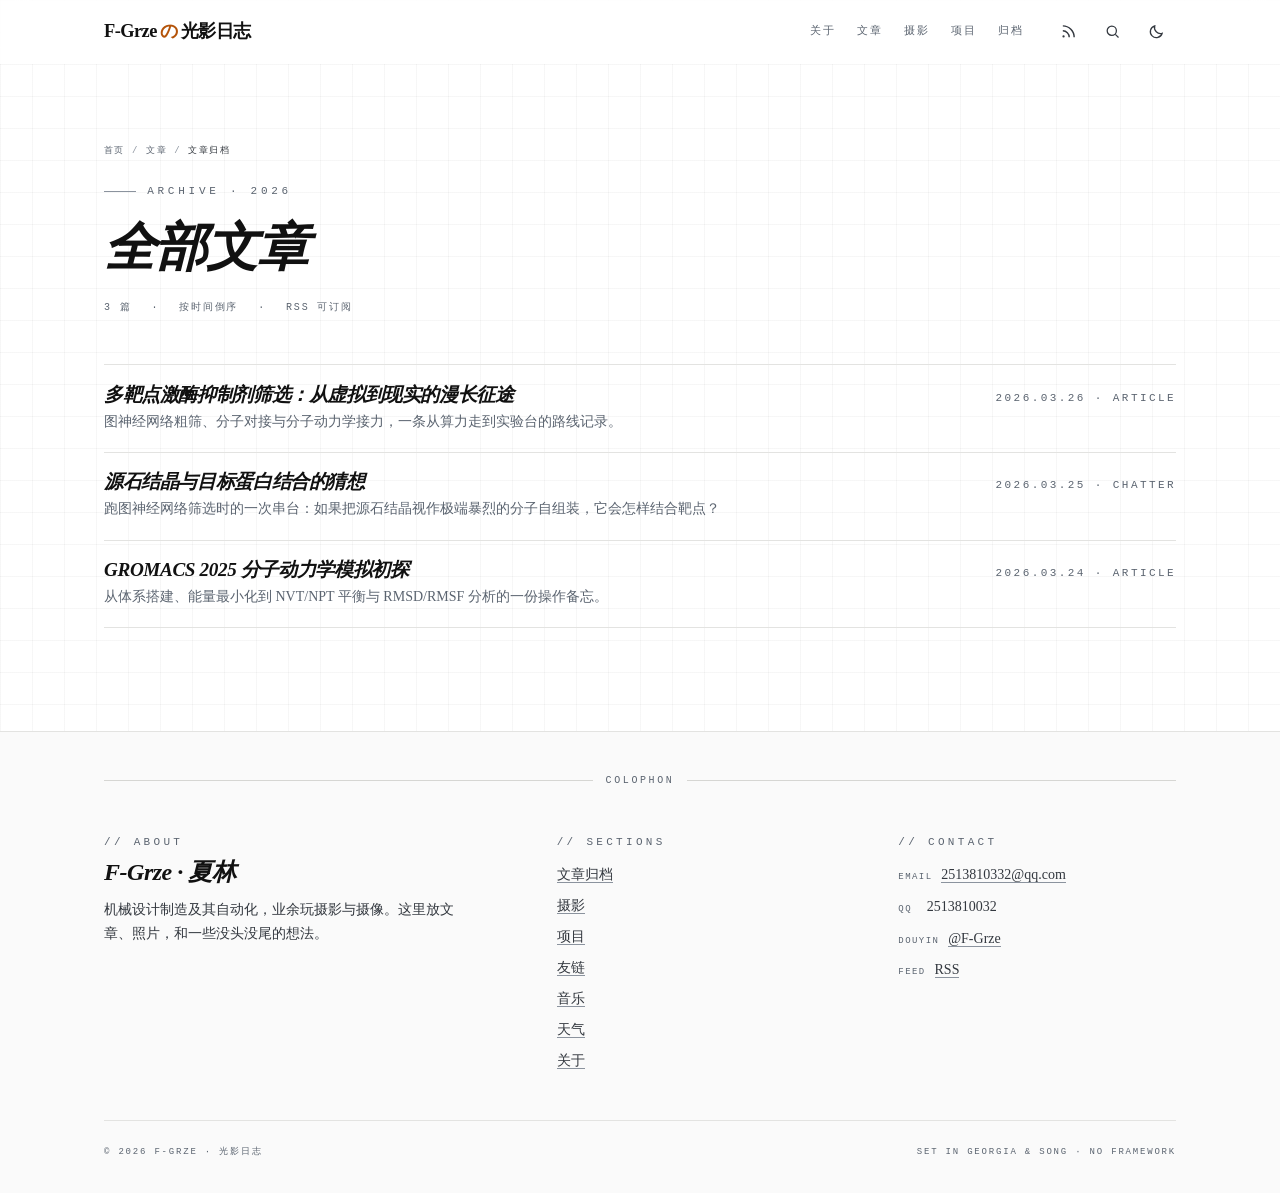
==== commit cd0c537d: "deploy: 补齐六个二级页面（关于/摄影/项目/友链/归档/音乐） Lighthouse 移动/桌面四项 100 · LCP 1.8s/0.5s · CLS 0" ====
--- a/posts/index.html
+++ b/posts/index.html
@@ -16,7 +16,7 @@
 <meta property="og:description" content="F-Grze 的文章与碎碎念归档。">
 <meta property="og:image" content="https://f-grze.github.io/F-Grze-blog/assets/img/og-cover.jpg">
 <meta name="twitter:card" content="summary_large_image">
-<link rel="stylesheet" href="../assets/css/style.css">
+<link rel="stylesheet" href="../assets/css/style.min.css">
 <script>
   (function () {
     try {
@@ -29,7 +29,7 @@
   })();
 </script>
 </head>
-<body>
+<body data-base="../">
 <a class="skip" href="#main">跳到主要内容</a>
 
 <header class="site-head">
@@ -46,6 +46,9 @@
       <a class="icon-btn" href="../feed.xml" aria-label="RSS 订阅">
         <svg viewBox="0 0 24 24" fill="none" stroke="currentColor" stroke-width="2" aria-hidden="true"><path d="M4 11a9 9 0 0 1 9 9M4 4a16 16 0 0 1 16 16"/><circle cx="5" cy="19" r="1.6" fill="currentColor" stroke="none"/></svg>
       </a>
+      <button class="icon-btn search-btn" id="search-open" type="button" aria-label="站内搜索（⌘K）" aria-haspopup="dialog">
+        <svg viewBox="0 0 24 24" fill="none" stroke="currentColor" stroke-width="1.8" aria-hidden="true"><circle cx="11" cy="11" r="6.5"/><path d="m16 16 4.5 4.5"/></svg>
+      </button>
       <button class="icon-btn" id="theme-toggle" type="button" aria-label="切换深浅色">
         <svg class="sun" viewBox="0 0 24 24" fill="none" stroke="currentColor" stroke-width="1.8" aria-hidden="true"><circle cx="12" cy="12" r="4.2"/><path d="M12 2v2.2M12 19.8V22M4.2 4.2l1.6 1.6M18.2 18.2l1.6 1.6M2 12h2.2M19.8 12H22M4.2 19.8l1.6-1.6M18.2 5.8l1.6-1.6"/></svg>
         <svg class="moon" viewBox="0 0 24 24" fill="none" stroke="currentColor" stroke-width="1.8" aria-hidden="true" style="display:none"><path d="M20 14.5A8.5 8.5 0 0 1 9.5 4a8.5 8.5 0 1 0 10.5 10.5z"/></svg>
@@ -66,6 +69,7 @@
 </header>
 <main id="main">
   <header class="wrap article-head">
+    <nav class="crumbs" aria-label="面包屑"><a href="../">首页</a><span class="sep" aria-hidden="true">/</span><a href="../posts/">文章</a><span class="sep" aria-hidden="true">/</span><span aria-current="page">文章归档</span></nav>
     <p class="kicker">ARCHIVE · 2026</p>
     <h1>全部文章</h1>
     <div class="article-meta"><span>3 篇</span><span>·</span><span>按时间倒序</span><span>·</span><span>RSS 可订阅</span></div>
@@ -103,7 +107,7 @@
     <div class="foot-grid">
       <div>
         <div class="section-num">// ABOUT</div>
-        <h3>F-Grze · 夏林</h3>
+        <h2>F-Grze · 夏林</h2>
         <p>机械设计制造及其自动化，业余玩摄影与摄像。这里放文章、照片，和一些没头没尾的想法。</p>
       </div>
       <div>
@@ -114,6 +118,7 @@
           <li><a href="../projects.html">项目</a></li>
           <li><a href="../friends.html">友链</a></li>
           <li><a href="../music.html">音乐</a></li>
+          <li><a href="../weather.html">天气</a></li>
           <li><a href="../about.html">关于</a></li>
         </ul>
       </div>
@@ -133,6 +138,19 @@
     </div>
   </div>
 </footer>
-<script src="../assets/js/main.js" defer></script>
+<!-- search -->
+<div class="search-modal" id="search" role="dialog" aria-modal="true" aria-label="站内搜索" hidden>
+  <div class="search-box">
+    <div class="search-field">
+      <svg viewBox="0 0 24 24" fill="none" stroke="currentColor" stroke-width="1.8" aria-hidden="true"><circle cx="11" cy="11" r="6.5"/><path d="m16 16 4.5 4.5"/></svg>
+      <input id="search-input" type="search" placeholder="搜索文章、摄影、页面…" autocomplete="off" spellcheck="false" aria-label="输入关键词" aria-controls="search-results">
+      <button type="button" class="search-close" id="search-close" aria-label="关闭搜索">ESC</button>
+    </div>
+    <ul class="search-results" id="search-results" role="listbox" aria-label="搜索结果"></ul>
+    <p class="search-hint">↑↓ 选择 · ↵ 打开 · ⌘K / Ctrl+K 唤起</p>
+  </div>
+</div>
+
+<script src="../assets/js/main.min.js" defer></script>
 </body>
 </html>
--- a/assets/css/style.min.css
+++ b/assets/css/style.min.css
@@ -0,0 +1 @@
+:root{--paper-0: #111111;--paper-1: #33383f;--paper-2: #5b6470;--paper-3: #8b939e;--ink-0: #ffffff;--ink-1: #fafafa;--ink-2: #f3f3f2;--ink-3: #e3e3e1;--rule: #d6d6d3;--accent: #b45309;--accent-soft: #f6efe6;--ok: #15803d;--grid-color: rgba(17, 17, 17, .035);--shadow: 0 1px 2px rgba(17, 17, 17, .04), 0 12px 32px -18px rgba(17, 17, 17, .35);--font-display: "Gelasio", Georgia, "Times New Roman", "Songti SC", "Noto Serif SC", "Source Han Serif SC", serif;--font-body: Georgia, "Songti SC", "Noto Serif SC", "Source Han Serif SC", "PingFang SC", "Microsoft YaHei", serif;--font-mono: ui-monospace, "SF Mono", SFMono-Regular, Menlo, Consolas, "Liberation Mono", monospace;--wrap: 72rem;--radius: 3px;--ease: cubic-bezier(.16, 1, .3, 1);--head-h: 4rem}[data-theme=dark]{--paper-0: #f2f1ef;--paper-1: #d3d2ce;--paper-2: #a3a29e;--paper-3: #7c7b78;--ink-0: #0a0a0a;--ink-1: #121212;--ink-2: #1a1a1a;--ink-3: #2c2c2a;--rule: #363634;--accent: #e7a45c;--accent-soft: #1d1710;--ok: #4ade80;--grid-color: rgba(255, 255, 255, .035);--shadow: 0 1px 2px rgba(0, 0, 0, .6), 0 18px 40px -24px rgba(0, 0, 0, .9)}*,*:before,*:after{box-sizing:border-box}html{-webkit-text-size-adjust:100%;scroll-behavior:smooth;scroll-padding-top:calc(var(--head-h) + 1.5rem)}body{margin:0;min-height:100%;background:var(--ink-0);color:var(--paper-0);font-family:var(--font-body);font-size:1rem;line-height:1.7;-webkit-font-smoothing:antialiased;text-rendering:optimizeLegibility;background-image:linear-gradient(var(--grid-color) 1px,transparent 1px),linear-gradient(90deg,var(--grid-color) 1px,transparent 1px);background-size:32px 32px;overflow-x:hidden;transition:background-color .4s ease,color .4s ease}img,svg,video{display:block;max-width:100%}figure{margin:0}img{height:auto}a{color:inherit;text-decoration:none}button{font:inherit;color:inherit;background:none;border:0;cursor:pointer}h1,h2,h3,h4{margin:0;font-family:var(--font-display);font-weight:700;letter-spacing:-.02em;line-height:1.15;text-wrap:balance;word-break:auto-phrase}p{margin:0}ul,ol{margin:0;padding:0;list-style:none}::selection{background:var(--paper-0);color:var(--ink-0)}:focus{outline:none}:focus-visible{outline:2px solid var(--accent);outline-offset:3px;border-radius:2px}.skip{position:absolute;left:1rem;top:-100px;z-index:200;padding:.75rem 1.25rem;background:var(--paper-0);color:var(--ink-0);font-family:var(--font-mono);font-size:.75rem;letter-spacing:.2em;text-transform:uppercase;transition:top .2s ease}.skip:focus{top:1rem}.wrap{width:100%;max-width:var(--wrap);margin-inline:auto;padding-inline:clamp(1.25rem,4vw,2.5rem)}.mono{font-family:var(--font-mono);font-size:.6875rem;letter-spacing:.22em;text-transform:uppercase;color:var(--paper-2)}.section{margin-top:clamp(3.5rem,7vw,6rem)}.section-head{display:flex;align-items:flex-end;justify-content:space-between;gap:1.5rem;padding-bottom:1rem;border-bottom:1px solid var(--ink-3);margin-bottom:2rem}.section-num{font-family:var(--font-mono);font-size:.6875rem;letter-spacing:.3em;text-transform:uppercase;color:var(--paper-2)}.section-title{font-size:clamp(1.6rem,3vw,2.2rem);font-style:italic;margin-top:.35rem}.section-sub{margin-top:.5rem;font-size:.9375rem;font-style:italic;color:var(--paper-1)}.section-link{font-family:var(--font-mono);font-size:.6875rem;letter-spacing:.2em;text-transform:uppercase;color:var(--paper-1);white-space:nowrap;padding-bottom:.15rem;border-bottom:1px solid transparent;transition:color .2s,border-color .2s}.section-link:hover{color:var(--paper-0);border-color:var(--paper-0)}.site-head{position:fixed;inset:0 0 auto;z-index:90;height:var(--head-h);display:flex;align-items:center;background:color-mix(in srgb,var(--ink-0) 82%,transparent);border-bottom:1px solid transparent;transition:transform .45s var(--ease),background-color .3s,border-color .3s}@supports (backdrop-filter: blur(12px)){.site-head{-webkit-backdrop-filter:saturate(140%) blur(12px);backdrop-filter:saturate(140%) blur(12px)}}.site-head.is-scrolled{border-bottom-color:var(--ink-3)}.site-head.is-hidden{transform:translateY(-100%)}.head-inner{display:flex;align-items:center;gap:1rem;width:100%}.brand{font-family:var(--font-display);font-weight:700;font-size:1.15rem;letter-spacing:-.03em;white-space:nowrap;display:inline-flex;align-items:baseline;gap:.18em}.brand em{font-style:normal;color:var(--accent)}.nav{display:flex;align-items:center;gap:1.35rem;margin-left:auto}.nav a{position:relative;font-family:var(--font-mono);font-size:.6875rem;letter-spacing:.16em;text-transform:uppercase;color:var(--paper-2);padding:.35rem 0;transition:color .2s}.nav a:hover,.nav a[aria-current=true]{color:var(--paper-0)}.nav a[aria-current=true]:after{content:"";position:absolute;left:50%;bottom:-2px;width:3px;height:3px;border-radius:50%;background:var(--accent);transform:translate(-50%)}.head-tools{display:flex;align-items:center;gap:.25rem;margin-left:.5rem}.icon-btn{width:2.5rem;height:2.5rem;display:inline-grid;place-items:center;border-radius:var(--radius);color:var(--paper-1);transition:background-color .2s,color .2s}.icon-btn:hover{background:var(--ink-2);color:var(--paper-0)}.icon-btn svg{width:17px;height:17px}.menu-btn,.mobile-menu{display:none}.hero{position:relative;min-height:min(78svh,720px);display:flex;align-items:flex-end;padding-top:calc(var(--head-h) + 3rem);padding-bottom:clamp(3rem,7vw,5rem);overflow:hidden;isolation:isolate;background:#0d1420}.hero-img{position:absolute;inset:0;width:100%;height:100%;object-fit:cover;object-position:center 42%;z-index:-2}.hero-scrim{position:absolute;inset:0;z-index:-1;background:linear-gradient(180deg,#060a12b8,#060a122e 35%,#060a128c 72%,#060a12e6),linear-gradient(90deg,#060a12b8,#060a1200 62%)}.hero-inner{position:relative;color:#fff;max-width:46rem}.kicker{font-family:var(--font-mono);font-size:.6875rem;letter-spacing:.34em;text-transform:uppercase;color:#ffffffb8;display:flex;align-items:center;gap:.7rem;margin-bottom:1.1rem}.kicker:before{content:"";width:2rem;height:1px;background:#ffffff80}.hero h1{font-size:clamp(3rem,9vw,6rem);font-style:italic;font-weight:700;letter-spacing:-.045em;line-height:.98;color:#fff}.hero-sub{margin-top:.9rem;font-family:var(--font-display);font-size:clamp(1rem,2vw,1.3rem);letter-spacing:.06em;color:#ffffffdb}.hero-rule{margin-top:1.75rem;display:flex;align-items:center;gap:.9rem;max-width:26rem;font-family:var(--font-mono);font-size:.6875rem;letter-spacing:.22em;text-transform:uppercase;color:#ffffffb8}.hero-rule:before,.hero-rule:after{content:"";flex:1;height:1px;background:#ffffff47}.hero-meta{margin-top:1.6rem;display:flex;flex-wrap:wrap;align-items:center;gap:.6rem 1.4rem;font-family:var(--font-mono);font-size:.6875rem;letter-spacing:.18em;text-transform:uppercase;color:#ffffffc7}.hero-meta .dot{width:6px;height:6px;border-radius:50%;background:#7ee787;box-shadow:0 0 0 3px #7ee7872e}.hero-meta .sep{width:1px;height:12px;background:#ffffff47}.hero-hud{position:absolute;top:calc(var(--head-h) + 1.5rem);right:clamp(1.25rem,4vw,2.5rem);text-align:right;font-family:var(--font-mono);font-size:.625rem;letter-spacing:.2em;text-transform:uppercase;color:#ffffff8c;line-height:2;pointer-events:none}.hero-hud b{font-weight:400;color:#fffc}.hero-hud .rec{color:#ff8a8a}.hero-foot{position:absolute;left:0;right:0;bottom:0;display:flex;justify-content:space-between;gap:1rem;padding:.55rem clamp(1.25rem,4vw,2.5rem);border-top:1px solid rgba(255,255,255,.16);font-family:var(--font-mono);font-size:.5625rem;letter-spacing:.26em;text-transform:uppercase;color:#fff9}.scroll-cue{position:absolute;right:clamp(1.25rem,4vw,2.5rem);bottom:3.2rem;writing-mode:vertical-rl;font-family:var(--font-mono);font-size:.5625rem;letter-spacing:.3em;text-transform:uppercase;color:#ffffff80;pointer-events:none}.grid-12{display:grid;grid-template-columns:repeat(12,minmax(0,1fr));gap:1.25rem}.col-7{grid-column:span 7}.col-5{grid-column:span 5}.col-4{grid-column:span 4}.col-8{grid-column:span 8}.card{position:relative;background:var(--ink-1);border:1px solid var(--ink-3);border-radius:var(--radius);padding:clamp(1.1rem,2.2vw,1.75rem);display:flex;flex-direction:column;transition:border-color .25s,background-color .25s,transform .35s var(--ease)}.card:hover{border-color:var(--paper-3)}.card-label{display:flex;align-items:center;justify-content:space-between;gap:.75rem;font-family:var(--font-mono);font-size:.625rem;letter-spacing:.2em;text-transform:uppercase;color:var(--paper-2);margin-bottom:1.1rem}.profile{cursor:pointer;overflow:hidden;min-height:19rem}.profile:after{content:"";position:absolute;right:-3rem;top:-3rem;width:12rem;height:12rem;border-radius:50%;background:radial-gradient(circle,var(--accent-soft),transparent 68%);opacity:.9;pointer-events:none}.profile-top{display:flex;gap:1.15rem;align-items:flex-start;position:relative}.avatar{width:4.5rem;height:4.5rem;flex:0 0 auto;border-radius:var(--radius);border:1px solid var(--ink-3);overflow:hidden;background:var(--ink-2)}.avatar svg{width:100%;height:100%}.profile h3{font-size:clamp(1.35rem,2.4vw,1.75rem);letter-spacing:-.03em}.profile-role{margin-top:.4rem;font-size:.9375rem;color:var(--paper-1);line-height:1.6}.chips{display:flex;flex-wrap:wrap;gap:.4rem;margin-top:.85rem}.chip{font-family:var(--font-mono);font-size:.5625rem;letter-spacing:.14em;text-transform:uppercase;color:var(--paper-1);border:1px solid var(--ink-3);border-radius:2px;padding:.2rem .45rem;background:var(--ink-0)}.profile-bottom{margin-top:auto;padding-top:1.5rem;display:flex;align-items:flex-end;justify-content:space-between;gap:1.25rem;flex-wrap:wrap}.stats{display:flex;align-items:flex-end;gap:1.15rem}.stat b{display:block;font-family:var(--font-mono);font-size:1.15rem;font-weight:700;letter-spacing:-.02em;font-variant-numeric:tabular-nums}.stat span{display:block;margin-top:.1rem;font-family:var(--font-mono);font-size:.5625rem;letter-spacing:.18em;text-transform:uppercase;color:var(--paper-2)}.stats i{width:1px;height:1.9rem;background:var(--ink-3)}.socials{display:flex;gap:.35rem}.socials a,.socials button{width:2.25rem;height:2.25rem;display:grid;place-items:center;border:1px solid var(--ink-3);border-radius:var(--radius);color:var(--paper-1);background:var(--ink-0);transition:color .2s,background-color .2s,border-color .2s}.socials a:hover,.socials button:hover{background:var(--paper-0);border-color:var(--paper-0);color:var(--ink-0)}.socials svg{width:15px;height:15px}.music{overflow:hidden}.music:before{content:"";position:absolute;inset:auto -30% -45% auto;width:16rem;height:16rem;border-radius:50%;background:radial-gradient(circle,color-mix(in srgb,var(--accent) 22%,transparent),transparent 70%);pointer-events:none}.music-now{display:flex;gap:1rem;align-items:center;position:relative}.cover{width:4.75rem;height:4.75rem;flex:0 0 auto;border-radius:50%;overflow:hidden;border:1px solid var(--ink-3);box-shadow:0 0 0 6px var(--ink-0),0 0 0 7px var(--ink-3);animation:spin 24s linear infinite;animation-play-state:paused}.hero-inner,.music{--spin: 1}@media (prefers-reduced-motion: no-preference){.music:hover .cover{animation-play-state:running}}.cover img{width:100%;height:100%;object-fit:cover}@keyframes spin{to{transform:rotate(360deg)}}.music h3{font-size:1.25rem;letter-spacing:-.02em}.music .artist{margin-top:.15rem;font-size:.875rem;color:var(--paper-1)}.eq{display:inline-flex;align-items:flex-end;gap:2px;height:12px;margin-left:.4rem}.eq i{width:2px;height:4px;background:var(--accent);animation:eq 1.1s ease-in-out infinite}.eq i:nth-child(2){animation-delay:.18s}.eq i:nth-child(3){animation-delay:.36s}.eq i:nth-child(4){animation-delay:.1s}@keyframes eq{0%,to{height:3px}50%{height:12px}}.tracks{margin-top:1.35rem;border-top:1px solid var(--ink-3)}.tracks a{display:grid;grid-template-columns:1.6rem 1fr auto;align-items:center;gap:.55rem;padding:.55rem 0;border-bottom:1px solid var(--ink-3);font-size:.875rem;color:var(--paper-1);transition:color .2s,padding-left .25s var(--ease)}.tracks a:hover{color:var(--paper-0);padding-left:.3rem}.tracks .idx{font-family:var(--font-mono);font-size:.625rem;color:var(--paper-3)}.tracks .meta{font-family:var(--font-mono);font-size:.5625rem;letter-spacing:.14em;text-transform:uppercase;color:var(--paper-2)}.tracks .meta b{font-weight:400;color:var(--accent)}.quote-bar{margin-top:1.25rem;display:flex;align-items:baseline;gap:.9rem;flex-wrap:wrap;border:1px solid var(--ink-3);border-left:2px solid var(--paper-0);border-radius:var(--radius);background:var(--ink-1);padding:1rem 1.25rem}.quote-bar p{font-family:var(--font-display);font-style:italic;font-size:1.0625rem;color:var(--paper-0)}.quote-bar cite{font-family:var(--font-mono);font-style:normal;font-size:.5625rem;letter-spacing:.18em;text-transform:uppercase;color:var(--paper-2)}.col-4>.feature{height:100%}.feature{position:relative;overflow:hidden;min-height:21rem;color:#fff;border:1px solid var(--ink-3);border-radius:var(--radius);background:#171717;isolation:isolate}.feature-slide{position:absolute;inset:0;opacity:0;transition:opacity .7s var(--ease);z-index:-1}.feature-slide img{width:100%;height:100%;object-fit:cover}.feature-slide:after{content:"";position:absolute;inset:0;background:linear-gradient(180deg,#00000026,#00000059 45%,#000000e0)}.feature-slide.is-active{opacity:1}.feature-body{position:relative;height:100%;min-height:21rem;display:flex;flex-direction:column;justify-content:flex-end;padding:1.5rem}.feature-tag{display:flex;align-items:center;gap:.6rem;margin-bottom:.9rem}.feature-tag span{font-family:var(--font-mono);font-size:.5625rem;letter-spacing:.2em;text-transform:uppercase;border:1px solid rgba(255,255,255,.4);padding:.17rem .45rem;color:#fff}.feature h3{font-size:clamp(1.35rem,2.4vw,1.7rem);line-height:1.25;color:#fff}.feature h3 a{background-image:linear-gradient(currentColor,currentColor);background-size:0 1px;background-repeat:no-repeat;background-position:0 100%;transition:background-size .35s var(--ease)}.feature h3 a:hover{background-size:100% 1px}.feature p{margin-top:.6rem;font-size:.875rem;color:#ffffffc7;display:-webkit-box;-webkit-line-clamp:2;-webkit-box-orient:vertical;overflow:hidden}.feature-dots{display:flex;gap:.4rem;margin-top:1.25rem}.feature-dots button{width:1.5rem;height:3px;background:#ffffff59;transition:background-color .3s,width .3s}.feature-dots button[aria-current=true]{background:#fff;width:2.25rem}.album{position:relative;display:block;overflow:hidden;border:1px solid var(--ink-3);border-radius:var(--radius);aspect-ratio:16 / 7;color:#fff;isolation:isolate}.album img{position:absolute;inset:0;width:100%;height:100%;object-fit:cover;transition:transform .9s var(--ease);z-index:-2}.album:after{content:"";position:absolute;inset:0;z-index:-1;background:linear-gradient(90deg,#000000b8,#00000038 62%,#0000000d),linear-gradient(0deg,rgba(0,0,0,.45),transparent 55%)}.album:hover img{transform:scale(1.04)}.album-body{position:absolute;left:1.25rem;bottom:1.1rem;right:1.25rem}.album-body .mono{color:#ffffffb3;font-size:.5625rem}.album-body h3{margin-top:.35rem;font-size:1.5rem;font-style:italic;color:#fff}.album-body p{margin-top:.3rem;font-size:.8125rem;color:#ffffffbf}.chatter{position:relative;overflow:hidden;border:1px solid var(--ink-3);border-radius:var(--radius);background:var(--ink-1);min-height:13rem;display:flex;flex-direction:column;justify-content:space-between;padding:1.35rem}.chatter .mark{position:absolute;right:.8rem;bottom:-.5rem;font-family:var(--font-display);font-size:5rem;line-height:1;color:var(--ink-3);pointer-events:none}.chatter h3{font-size:1.15rem;font-style:italic;line-height:1.35;position:relative}.chatter p{margin-top:.6rem;font-size:.875rem;color:var(--paper-1);display:-webkit-box;-webkit-line-clamp:3;-webkit-box-orient:vertical;overflow:hidden}.chatter-foot{display:flex;align-items:center;justify-content:space-between;gap:1rem;margin-top:1rem}.timecard{border:1px solid var(--ink-3);border-radius:var(--radius);background:var(--ink-1);overflow:hidden;display:flex;flex-direction:column;min-height:13rem}.timecard-swatch{height:3.5rem;position:relative}.timecard-swatch:after{content:"";position:absolute;inset:0;background:linear-gradient(180deg,transparent,rgba(255,255,255,.12))}.timecard-body{padding:1.1rem 1.35rem 1.35rem;display:flex;flex-direction:column;gap:.2rem;justify-content:center;flex:1}.timecard h3{font-size:1.1rem}.timecard p{font-size:.8125rem;color:var(--paper-1)}.timecard .local{margin-top:.5rem;font-family:var(--font-mono);font-size:.5625rem;letter-spacing:.18em;text-transform:uppercase;color:var(--paper-2)}.photos{display:grid;grid-template-columns:repeat(12,minmax(0,1fr));gap:1.25rem;grid-auto-rows:clamp(11rem,21vw,16rem)}.photo{position:relative;overflow:hidden;border:1px solid var(--ink-3);border-radius:var(--radius);background:var(--ink-2)}.photos>.photo:nth-child(1){grid-column:span 6}.photos>.photo:nth-child(2){grid-column:span 3}.photos>.photo:nth-child(3){grid-column:span 3}.photo button{display:block;width:100%;height:100%;padding:0;position:relative}.photo img{width:100%;height:100%;object-fit:cover;object-position:center 45%;transition:transform .9s var(--ease),filter .4s}.photo button:hover img{transform:scale(1.035)}.photo figcaption{position:absolute;z-index:1;left:0;right:0;bottom:0;display:flex;align-items:center;justify-content:space-between;gap:.5rem;padding:.6rem .8rem;font-family:var(--font-mono);font-size:.5625rem;letter-spacing:.16em;text-transform:uppercase;color:#fff;background:linear-gradient(transparent,#000000b8)}.photo figcaption span{min-width:0;white-space:nowrap;overflow:hidden;text-overflow:ellipsis}.photo figcaption span:last-child{color:#ffffffb8;flex:0 0 auto}.lightbox{position:fixed;inset:0;z-index:150;display:grid;place-items:center;padding:clamp(1rem,4vw,3rem);background:#080808eb}.lightbox[hidden]{display:none}.lightbox img{max-width:100%;max-height:82vh;width:auto;border:1px solid rgba(255,255,255,.2)}.lightbox figcaption{margin-top:.9rem;text-align:center;font-family:var(--font-mono);font-size:.625rem;letter-spacing:.2em;text-transform:uppercase;color:#ffffffb3}.lightbox-close{position:absolute;top:1rem;right:1rem;width:2.75rem;height:2.75rem;display:grid;place-items:center;border:1px solid rgba(255,255,255,.25);color:#fff;border-radius:var(--radius)}.lightbox-close:hover{background:#ffffff1f}.dash{display:grid;grid-template-columns:auto 1fr;border:1px solid var(--ink-3);border-radius:var(--radius);overflow:hidden;background:var(--ink-1)}.dash-clock{background:var(--paper-0);color:var(--ink-0);display:flex;align-items:center;justify-content:center;padding:1.15rem 1.75rem;font-family:var(--font-mono);font-size:clamp(1.4rem,3vw,1.9rem);font-weight:700;letter-spacing:.06em;font-variant-numeric:tabular-nums}.dash-body{display:flex;flex-wrap:wrap;align-items:center;gap:.6rem 1.5rem;padding:1rem 1.35rem;font-size:.8125rem;color:var(--paper-1)}.dash-body .live{display:inline-flex;align-items:center;gap:.5rem;color:var(--paper-0)}.dash-body .live i{width:6px;height:6px;border-radius:50%;background:var(--ok)}.dash-body b{font-family:var(--font-mono);font-variant-numeric:tabular-nums;color:var(--paper-0)}.badges{display:flex;flex-wrap:wrap;gap:.4rem}.badge{font-family:var(--font-mono);font-size:.5625rem;letter-spacing:.12em;text-transform:uppercase;border:1px solid var(--ink-3);border-radius:2px;padding:.17rem .45rem;color:var(--paper-1);background:var(--ink-0)}.site-foot{margin-top:clamp(4rem,8vw,7rem);border-top:1px solid var(--ink-3);background:var(--ink-1)}.foot-rule{display:flex;align-items:center;gap:.8rem;font-family:var(--font-mono);font-size:.625rem;letter-spacing:.26em;text-transform:uppercase;color:var(--paper-2);padding:2.5rem 0 2.75rem}.foot-rule:before,.foot-rule:after{content:"";flex:1;height:1px;background:var(--rule)}.foot-grid{display:grid;grid-template-columns:1.4fr 1fr 1fr;gap:clamp(2rem,5vw,4rem);padding-bottom:3rem}.foot-grid h2{font-size:1.5rem;font-style:italic;margin-top:.5rem}.foot-grid p{margin-top:.7rem;font-size:.875rem;color:var(--paper-1);max-width:22rem}.foot-list{margin-top:.7rem;display:flex;flex-direction:column;gap:.45rem;font-size:.875rem}.foot-list a{color:var(--paper-1);transition:color .2s;width:fit-content;border-bottom:1px solid var(--paper-3)}.foot-list a:hover{color:var(--paper-0);border-color:var(--paper-0)}.foot-list .k{font-family:var(--font-mono);font-size:.5625rem;letter-spacing:.16em;text-transform:uppercase;color:var(--paper-2);margin-right:.55rem}.colophon{display:flex;flex-wrap:wrap;align-items:center;justify-content:space-between;gap:.75rem;padding:1.5rem 0 2rem;border-top:1px solid var(--ink-3);font-family:var(--font-mono);font-size:.5625rem;letter-spacing:.2em;text-transform:uppercase;color:var(--paper-2)}.article-head{padding-top:calc(var(--head-h) + clamp(3rem,7vw,5rem))}.article-head .kicker,.page-head .kicker{color:var(--paper-2)}.article-head .kicker:before,.page-head .kicker:before{background:var(--paper-3)}.article-head h1{font-size:clamp(2rem,5vw,3.25rem);font-style:italic;max-width:40rem}.article-meta{display:flex;flex-wrap:wrap;gap:.6rem 1.25rem;margin-top:1.35rem;font-family:var(--font-mono);font-size:.625rem;letter-spacing:.18em;text-transform:uppercase;color:var(--paper-2)}.article-cover{margin-top:2.5rem;border:1px solid var(--ink-3);border-radius:var(--radius);overflow:hidden;max-height:30rem}.article-cover img{width:100%;height:100%;object-fit:cover}.article-body{max-width:40rem;margin:clamp(2.5rem,5vw,4rem) auto 0;font-size:1.0625rem;line-height:1.9;color:var(--paper-1)}.article-body [data-dropcap]:first-letter{font-family:var(--font-display);font-size:3.6em;font-weight:700;font-style:italic;float:left;line-height:.82;margin:.08em .12em 0 0;color:var(--paper-0)}.article-body h2{font-size:1.6rem;margin:2.75rem 0 1rem;color:var(--paper-0)}.article-body h3{font-size:1.2rem;margin:2rem 0 .6rem;color:var(--paper-0)}.article-body p{margin:1.05rem 0}.article-body ul,.article-body ol{margin:1rem 0;padding-left:1.2rem;list-style:disc}.article-body li{margin:.35rem 0}.article-body code{font-family:var(--font-mono);font-size:.875em;background:var(--ink-2);border:1px solid var(--ink-3);border-radius:2px;padding:.1em .35em}.article-body blockquote{margin:2rem 0;padding-left:1.25rem;border-left:2px solid var(--paper-0);font-family:var(--font-display);font-style:italic;font-size:1.3em;line-height:1.5;color:var(--paper-0)}.article-body strong{color:var(--paper-0)}.article-body pre{margin:1.5rem 0;padding:1rem 1.15rem;overflow-x:auto;background:var(--ink-2);border:1px solid var(--ink-3);border-radius:var(--radius);font-family:var(--font-mono);font-size:.8125rem;line-height:1.7;color:var(--paper-0)}.article-body pre code{background:none;border:0;padding:0;font-size:inherit}.article-foot{max-width:40rem;margin:3rem auto 0;padding-top:1.5rem;border-top:1px solid var(--ink-3)}.tags{display:flex;flex-wrap:wrap;gap:.4rem}.article-nav{display:flex;justify-content:space-between;gap:1.5rem;flex-wrap:wrap;margin-top:2rem;font-size:.9375rem}.article-nav a{color:var(--paper-1);border-bottom:1px solid var(--ink-3);padding-bottom:2px}.article-nav a:hover{color:var(--paper-0);border-color:var(--paper-0)}.archive-list{border-top:1px solid var(--ink-3)}.archive-item{display:flex;align-items:baseline;justify-content:space-between;gap:1.5rem;padding:1.15rem 0;border-bottom:1px solid var(--ink-3)}.archive-item h2{font-size:1.2rem;font-style:italic}.archive-item a:hover h2{color:var(--accent)}.archive-item p{margin-top:.25rem;font-size:.875rem;color:var(--paper-2)}@media (prefers-reduced-motion: no-preference){.js .reveal{opacity:0;transform:translateY(14px);transition:opacity .7s var(--ease),transform .7s var(--ease)}.js .reveal.is-in{opacity:1;transform:none}.hero-inner>*{animation:rise .9s var(--ease) both}.hero-inner>:nth-child(2){animation-delay:.08s}.hero-inner>:nth-child(3){animation-delay:.16s}.hero-inner>:nth-child(4){animation-delay:.24s}.hero-inner>:nth-child(5){animation-delay:.32s}}@keyframes rise{0%{opacity:0;transform:translateY(16px)}to{opacity:1;transform:none}}@media (max-width: 1024px){.col-7,.col-5,.col-4,.col-8{grid-column:span 12}.photos>.photo:nth-child(1){grid-column:span 12}.photos>.photo:nth-child(2),.photos>.photo:nth-child(3){grid-column:span 6}.foot-grid{grid-template-columns:1fr 1fr}}@media (max-width: 860px){.nav{display:none}.menu-btn{display:inline-grid}.head-tools{margin-left:auto}.mobile-menu{display:block;position:fixed;inset:var(--head-h) 0 auto 0;background:var(--ink-0);border-bottom:1px solid var(--ink-3);padding:.5rem clamp(1.25rem,4vw,2.5rem) 1.25rem;transform-origin:top;box-shadow:var(--shadow)}.mobile-menu[hidden]{display:none}.mobile-menu a{display:flex;align-items:center;justify-content:space-between;padding:.95rem 0;border-bottom:1px solid var(--ink-3);font-family:var(--font-mono);font-size:.8125rem;letter-spacing:.16em;text-transform:uppercase;color:var(--paper-1)}.mobile-menu a:hover{color:var(--paper-0)}.mobile-menu a span{color:var(--paper-3);font-size:.625rem}.hero-hud,.scroll-cue,.section-head .section-link{display:none}}@media (max-width: 640px){body{background-size:24px 24px}.hero{min-height:74svh}.hero-meta{gap:.45rem .9rem}.hero-meta .sep{display:none}.hero-foot{font-size:.5rem;letter-spacing:.16em}.article-cover{aspect-ratio:4 / 3;max-height:none}.article-cover img{height:100%;object-fit:cover}.dash{grid-template-columns:1fr}.dash-clock{justify-content:flex-start}.foot-grid{grid-template-columns:1fr}.profile-bottom{flex-direction:column;align-items:flex-start}.photos>.photo:nth-child(2),.photos>.photo:nth-child(3){grid-column:span 12}.photos{grid-auto-rows:12rem}.article-body{font-size:1rem}}@media (prefers-reduced-motion: reduce){html{scroll-behavior:auto}*,*:before,*:after{animation-duration:.01ms!important;animation-iteration-count:1!important;transition-duration:.01ms!important}}@media print{.site-head,.hero-hud,.scroll-cue,.site-foot{display:none}body{background:#fff;color:#000}}.menu-btn[data-open] .bars{display:none}.menu-btn[data-open] .close{display:block!important}.article-head h1{text-wrap:wrap}@media (max-width: 640px){.article-head h1{font-size:clamp(1.75rem,7.4vw,2.2rem);max-width:100%}}.page-head{padding-top:calc(var(--head-h) + clamp(3rem,7vw,5rem))}.page-head h1{font-size:clamp(2.1rem,5.5vw,3.4rem);font-style:italic;max-width:34rem}.page-sub{margin-top:1rem;font-size:1rem;color:var(--paper-1);max-width:40rem}.page-rule{margin-top:2rem;height:1px;background:var(--ink-3)}.about-grid{display:grid;grid-template-columns:minmax(0,1.55fr) minmax(0,1fr);gap:clamp(2rem,5vw,4rem);margin-top:clamp(2.5rem,5vw,4rem)}.about-body{max-width:none;margin:0}.about-body h2:first-of-type{margin-top:2rem}.side-stack{display:flex;flex-direction:column;gap:1.25rem}.side-card{border:1px solid var(--ink-3);border-radius:var(--radius);background:var(--ink-1);padding:1.25rem 1.35rem}.side-card h2{margin-top:.45rem;font-size:1.05rem}.side-list{margin-top:.8rem;display:flex;flex-direction:column;gap:.55rem;font-size:.875rem}.side-list div{display:flex;justify-content:space-between;gap:1rem;border-bottom:1px dashed var(--ink-3);padding-bottom:.5rem}.side-list div:last-child{border-bottom:0;padding-bottom:0}.side-list dt,.side-list .k{font-family:var(--font-mono);font-size:.5625rem;letter-spacing:.16em;text-transform:uppercase;color:var(--paper-2)}.side-list .v{color:var(--paper-0);text-align:right}.activity{margin-top:1rem;border-top:1px solid var(--ink-3)}.activity a{display:grid;grid-template-columns:6.5rem 4rem 1fr;align-items:baseline;gap:1rem;padding:.95rem 0;border-bottom:1px solid var(--ink-3);transition:color .2s,padding-left .25s var(--ease)}.activity a:hover{color:var(--accent);padding-left:.25rem}.activity time{font-family:var(--font-mono);font-size:.625rem;letter-spacing:.12em;color:var(--paper-2)}.activity .kind{font-family:var(--font-mono);font-size:.5625rem;letter-spacing:.16em;text-transform:uppercase;color:var(--paper-2);border:1px solid var(--ink-3);border-radius:2px;padding:.1rem .35rem;justify-self:start}.activity .t{font-family:var(--font-display);font-style:italic;font-size:1.05rem;color:var(--paper-0)}.activity a:hover .t{color:var(--accent)}.album-head{display:flex;align-items:baseline;justify-content:space-between;gap:1rem;margin-top:clamp(2.5rem,5vw,4rem);padding-bottom:.9rem;border-bottom:1px solid var(--ink-3)}.album-head h2{font-size:1.4rem;font-style:italic}.photo-grid{display:grid;grid-template-columns:repeat(2,minmax(0,1fr));gap:1.25rem;margin-top:1.25rem}.photo-grid .photo{aspect-ratio:4 / 3}.photo-grid .photo.wide{grid-column:span 2;aspect-ratio:16 / 8}.photo-grid .photo.tall{aspect-ratio:4 / 5}.cards{display:grid;grid-template-columns:repeat(2,minmax(0,1fr));gap:1.25rem;margin-top:clamp(2.5rem,5vw,4rem)}.item-card{border:1px solid var(--ink-3);border-radius:var(--radius);background:var(--ink-1);padding:1.5rem;display:flex;flex-direction:column;gap:.7rem;transition:border-color .25s,transform .35s var(--ease)}.item-card:hover{border-color:var(--paper-3);transform:translateY(-2px)}.item-card .top{display:flex;align-items:flex-start;justify-content:space-between;gap:1rem}.item-card h2{font-size:1.2rem;font-style:italic}.item-card p{font-size:.875rem;color:var(--paper-1)}.item-card .foot{margin-top:auto;padding-top:.6rem;display:flex;align-items:center;justify-content:space-between;gap:1rem}.item-card .go{font-family:var(--font-mono);font-size:.625rem;letter-spacing:.18em;text-transform:uppercase;color:var(--paper-1);border-bottom:1px solid var(--paper-3)}.item-card:hover .go{color:var(--accent);border-color:var(--accent)}.avatar-sm{width:2.75rem;height:2.75rem;border-radius:50%;overflow:hidden;border:1px solid var(--ink-3);flex:0 0 auto;display:grid;place-items:center;background:var(--ink-2);font-family:var(--font-mono);font-size:.7rem;color:var(--paper-2)}.avatar-sm img{width:100%;height:100%;object-fit:cover}.year-group{margin-top:clamp(2rem,4vw,3rem)}.year-group h2{font-family:var(--font-mono);font-size:.75rem;letter-spacing:.3em;color:var(--paper-2);text-transform:uppercase;padding-bottom:.75rem;border-bottom:1px solid var(--ink-3)}.archive-item h2 a{transition:color .2s}.archive-item h2 a:hover{color:var(--accent)}.tracklist{margin-top:clamp(2.5rem,5vw,4rem);border-top:1px solid var(--ink-3)}.track{display:grid;grid-template-columns:2.5rem 1fr auto;align-items:center;gap:1.25rem;padding:1.15rem 0;border-bottom:1px solid var(--ink-3)}.track .no{font-family:var(--font-mono);font-size:.6875rem;color:var(--paper-3)}.track .name{font-family:var(--font-display);font-size:1.15rem}.track .by{font-size:.8125rem;color:var(--paper-2);margin-top:.15rem}.track .act{font-family:var(--font-mono);font-size:.625rem;letter-spacing:.16em;text-transform:uppercase;color:var(--paper-1);border:1px solid var(--ink-3);padding:.35rem .6rem;border-radius:2px;transition:background-color .2s,color .2s,border-color .2s}.track .act:hover{background:var(--paper-0);color:var(--ink-0);border-color:var(--paper-0)}@media (max-width: 900px){.about-grid,.cards,.photo-grid{grid-template-columns:1fr}.photo-grid .photo.wide{grid-column:span 1}.activity a{grid-template-columns:5rem 1fr;row-gap:.3rem}.activity .kind{display:none}}.search-modal{position:fixed;inset:0;z-index:160;display:flex;align-items:flex-start;justify-content:center;padding:clamp(3rem,12vh,9rem) 1.25rem 2rem;background:#0a0a0a8c;-webkit-backdrop-filter:blur(3px);backdrop-filter:blur(3px)}.search-modal[hidden]{display:none}.search-box{width:100%;max-width:40rem;background:var(--ink-0);border:1px solid var(--ink-3);border-radius:var(--radius);box-shadow:0 24px 64px -24px #00000080;overflow:hidden}.search-field{display:flex;align-items:center;gap:.75rem;padding:1rem 1.15rem;border-bottom:1px solid var(--ink-3)}.search-field svg{width:18px;height:18px;color:var(--paper-2);flex:0 0 auto}.search-field input{flex:1;min-width:0;border:0;background:none;outline:none;font-family:var(--font-body);font-size:1rem;color:var(--paper-0)}.search-field input::placeholder{color:var(--paper-3)}.search-field input::-webkit-search-cancel-button,.search-field input::-webkit-search-decoration{-webkit-appearance:none;appearance:none}.search-field kbd{font-family:var(--font-mono);font-size:.5625rem;letter-spacing:.1em;border:1px solid var(--ink-3);border-radius:2px;padding:.15rem .35rem;color:var(--paper-2)}.search-results{max-height:min(52vh,24rem);overflow-y:auto}.search-results li{border-bottom:1px solid var(--ink-3)}.search-results li:last-child{border-bottom:0}.search-results a{display:block;padding:.8rem 1.15rem}.search-results a:hover,.search-results a.is-active{background:var(--ink-1)}.search-results .r-title{font-family:var(--font-display);font-size:1rem;color:var(--paper-0)}.search-results .r-meta{margin-top:.2rem;font-family:var(--font-mono);font-size:.5625rem;letter-spacing:.14em;text-transform:uppercase;color:var(--paper-2)}.search-results mark{background:color-mix(in srgb,var(--accent) 22%,transparent);color:inherit}.search-empty{padding:1.5rem 1.15rem;font-size:.875rem;color:var(--paper-2)}.search-hint{margin:0;padding:.6rem 1.15rem;border-top:1px solid var(--ink-3);font-family:var(--font-mono);font-size:.5625rem;letter-spacing:.16em;text-transform:uppercase;color:var(--paper-3)}.reading-progress{position:fixed;top:0;left:0;right:0;height:2px;z-index:120;background:var(--accent);transform:scaleX(0);transform-origin:0 50%;will-change:transform;pointer-events:none}.toc{position:fixed;top:calc(var(--head-h) + 3rem);right:1.5rem;width:13rem;max-height:60vh;overflow-y:auto;border-left:1px solid var(--ink-3);padding-left:.9rem;font-family:var(--font-mono);font-size:.625rem;line-height:1.9;letter-spacing:.08em;display:none}.toc a{display:block;color:var(--paper-2);transition:color .2s}.toc a:hover{color:var(--paper-0)}.toc a.is-current{color:var(--accent)}.toc .toc-label{display:block;margin-bottom:.5rem;letter-spacing:.2em;text-transform:uppercase;color:var(--paper-3)}.toc .lv3{padding-left:.9rem}@media (min-width: 1240px){.toc{display:block}}.code-block{position:relative}.copy-btn{position:absolute;top:.5rem;right:.5rem;font-family:var(--font-mono);font-size:.5625rem;letter-spacing:.12em;text-transform:uppercase;color:var(--paper-2);background:var(--ink-0);border:1px solid var(--ink-3);border-radius:2px;padding:.2rem .45rem;opacity:0;transition:opacity .2s,color .2s,border-color .2s}.code-block:hover .copy-btn,.copy-btn:focus-visible{opacity:1}.copy-btn[data-copied]{color:var(--ok);border-color:var(--ok)}.crumbs{display:flex;flex-wrap:wrap;align-items:center;gap:.45rem;padding-top:calc(var(--head-h) + 1.75rem);font-family:var(--font-mono);font-size:.5625rem;letter-spacing:.16em;text-transform:uppercase;color:var(--paper-3)}.crumbs a{color:var(--paper-2)}.crumbs a:hover{color:var(--paper-0)}.crumbs span[aria-current]{color:var(--paper-1)}.crumbs .sep{color:var(--paper-3)}.tag-filter{display:flex;flex-wrap:wrap;gap:.45rem;margin-top:1.75rem}.tag-filter button{font-family:var(--font-mono);font-size:.5625rem;letter-spacing:.14em;text-transform:uppercase;border:1px solid var(--ink-3);border-radius:2px;padding:.3rem .6rem;color:var(--paper-1);background:var(--ink-0);transition:background-color .2s,color .2s,border-color .2s}.tag-filter button:hover{border-color:var(--paper-3);color:var(--paper-0)}.tag-filter button[aria-pressed=true]{background:var(--paper-0);color:var(--ink-0);border-color:var(--paper-0)}.archive-item[hidden]{display:none}.weather-search{display:flex;gap:.6rem;margin-top:2rem;max-width:30rem}.weather-search input{flex:1;min-width:0;padding:.7rem .85rem;border:1px solid var(--ink-3);border-radius:var(--radius);background:var(--ink-0);font-family:var(--font-body);font-size:.9375rem;color:var(--paper-0)}.weather-search button{padding:.7rem 1.1rem;border:1px solid var(--paper-0);border-radius:var(--radius);background:var(--paper-0);color:var(--ink-0);font-family:var(--font-mono);font-size:.625rem;letter-spacing:.14em;text-transform:uppercase}#weather-app{min-height:21rem}.weather-now{margin-top:2.5rem;min-height:12rem;border:1px solid var(--ink-3);border-radius:var(--radius);background:var(--ink-1);padding:clamp(1.35rem,3vw,2rem)}.weather-head{display:flex;align-items:flex-start;justify-content:space-between;gap:1.5rem;flex-wrap:wrap}.weather-city{font-family:var(--font-mono);font-size:.625rem;letter-spacing:.2em;text-transform:uppercase;color:var(--paper-2)}.weather-temp{font-family:var(--font-display);font-size:clamp(3.2rem,8vw,4.6rem);line-height:1;letter-spacing:-.04em;margin-top:.4rem;font-variant-numeric:tabular-nums}.weather-temp small{font-size:.3em;vertical-align:super;color:var(--paper-2)}.weather-desc{margin-top:.5rem;font-size:1rem;color:var(--paper-1)}.weather-facts{display:flex;gap:1.75rem;flex-wrap:wrap;margin-top:1.5rem}.weather-facts div{font-family:var(--font-mono);font-size:.625rem;letter-spacing:.12em;text-transform:uppercase;color:var(--paper-2)}.weather-facts b{display:block;margin-top:.25rem;font-family:var(--font-body);font-size:1rem;letter-spacing:0;text-transform:none;color:var(--paper-0)}.forecast{display:grid;grid-template-columns:repeat(7,minmax(0,1fr));gap:.75rem;margin-top:1.5rem}.forecast div{min-height:5.4rem;border:1px solid var(--ink-3);border-radius:var(--radius);padding:.85rem .5rem;text-align:center;background:var(--ink-0)}.forecast .d{font-family:var(--font-mono);font-size:.5625rem;letter-spacing:.12em;text-transform:uppercase;color:var(--paper-2)}.forecast .t{margin-top:.45rem;font-size:.9375rem;font-variant-numeric:tabular-nums}.forecast .t small{color:var(--paper-2);font-size:.75rem}.forecast .ic{margin-top:.45rem;font-size:1.1rem;line-height:1;color:var(--paper-1)}.skeleton{background:linear-gradient(90deg,var(--ink-2) 25%,var(--ink-1) 37%,var(--ink-2) 63%);background-size:400% 100%;animation:shimmer 1.4s ease infinite;border-radius:2px}@keyframes shimmer{0%{background-position:100% 50%}to{background-position:0 50%}}.weather-note{margin-top:1.5rem;font-family:var(--font-mono);font-size:.5625rem;letter-spacing:.1em;color:var(--paper-3)}.weather-error{margin-top:2.5rem;min-height:6rem;border:1px solid var(--ink-3);border-left:2px solid var(--accent);border-radius:var(--radius);padding:1rem 1.15rem;background:var(--ink-1);font-size:.875rem;color:var(--paper-1)}.weather-error button{margin-left:.75rem;font-family:var(--font-mono);font-size:.625rem;letter-spacing:.14em;text-transform:uppercase;border-bottom:1px solid var(--paper-3)}@media (max-width: 820px){.forecast{grid-template-columns:repeat(4,minmax(0,1fr))}}@media (max-width: 480px){.forecast{grid-template-columns:repeat(3,minmax(0,1fr))}}.lightbox-nav{position:absolute;left:50%;bottom:1.1rem;transform:translate(-50%);display:flex;align-items:center;gap:.9rem}.lightbox-arrow{width:2.5rem;height:2.5rem;display:grid;place-items:center;border:1px solid rgba(255,255,255,.28);border-radius:var(--radius);color:#fff;font-size:1rem;line-height:1}.lightbox-arrow:hover{background:#ffffff24}.lightbox-arrow[hidden]{display:none}.lightbox-count{font-family:var(--font-mono);font-size:.625rem;letter-spacing:.2em;color:#ffffffb8}.search-close{font-family:var(--font-mono);font-size:.5625rem;letter-spacing:.12em;border:1px solid var(--ink-3);border-radius:2px;padding:.2rem .45rem;color:var(--paper-2)}.search-close:hover{color:var(--paper-0);border-color:var(--paper-3)}.page-head .crumbs,.article-head .crumbs{padding-top:0;margin-bottom:1.4rem}@media (max-width: 860px){.head-tools .search-btn{display:inline-grid}}
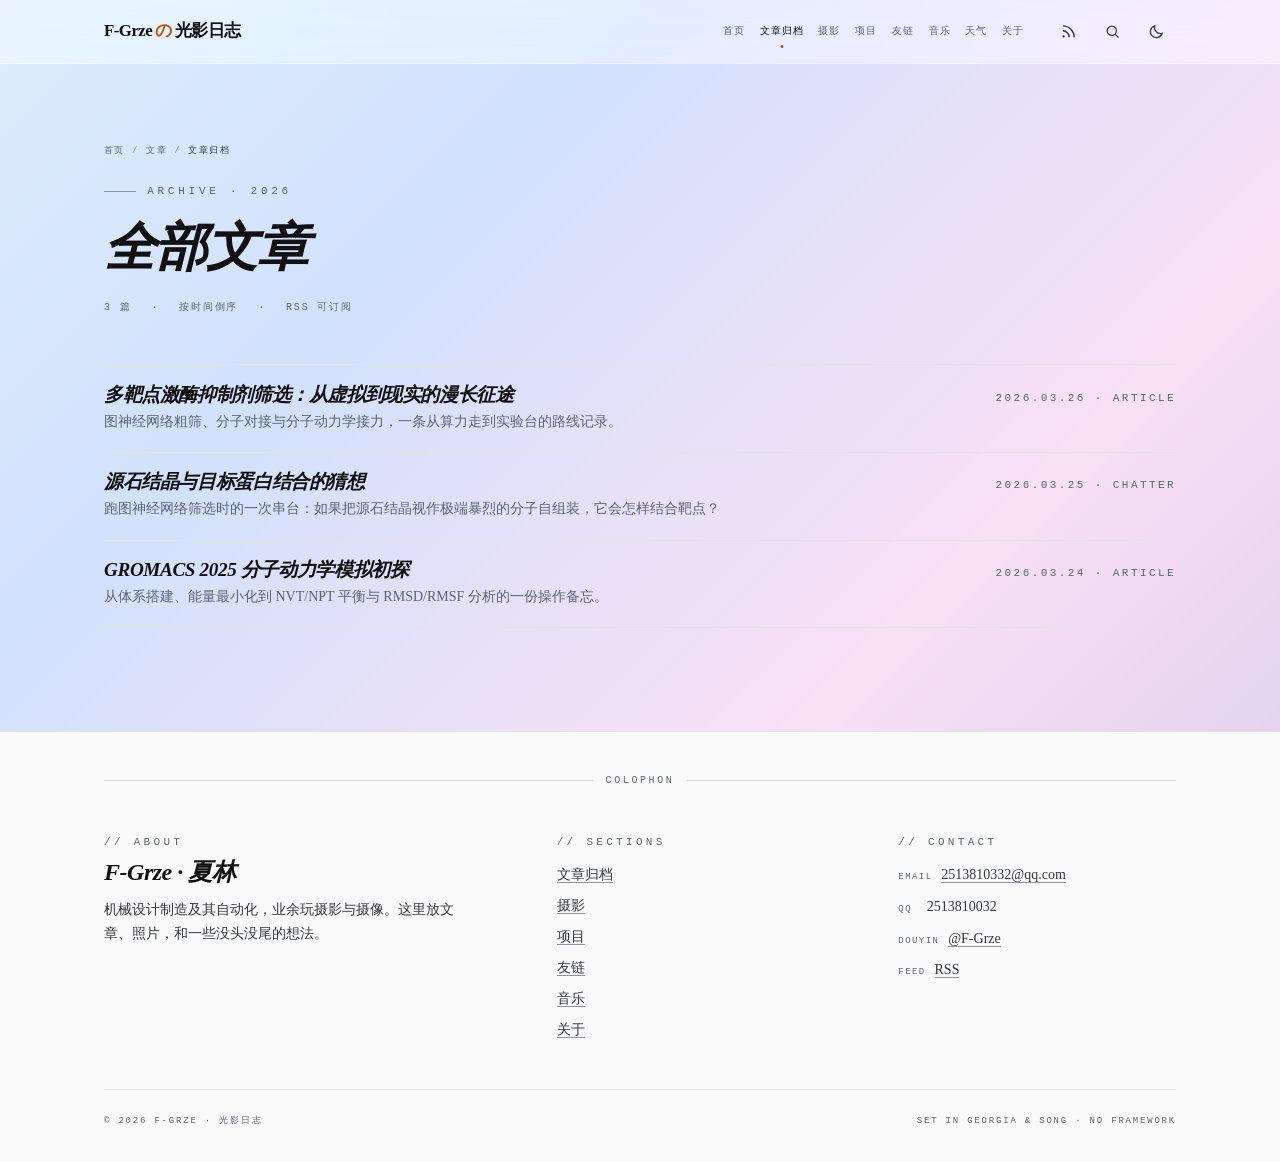
==== commit f785bcb3: "deploy: 补齐六个二级页面（关于/摄影/项目/友链/归档/音乐） Lighthouse 移动/桌面四项 100 · LCP 1.8s/0.5s · CLS 0" ====
--- a/posts/index.html
+++ b/posts/index.html
@@ -36,17 +36,20 @@
   <div class="wrap head-inner">
     <a class="brand" href="../">F-Grze<em>の</em>光影日志</a>
     <nav class="nav" aria-label="主导航">
-      <a href="../about.html">关于</a>
-      <a href="../posts/">文章</a>
+      <a href="../index.html">首页</a>
+      <a href="./">文章归档</a>
       <a href="../photowall.html">摄影</a>
       <a href="../projects.html">项目</a>
-      <a href="./">归档</a>
+      <a href="../friends.html">友链</a>
+      <a href="../music.html">音乐</a>
+      <a href="../weather.html">天气</a>
+      <a href="../about.html">关于</a>
     </nav>
     <div class="head-tools">
       <a class="icon-btn" href="../feed.xml" aria-label="RSS 订阅">
         <svg viewBox="0 0 24 24" fill="none" stroke="currentColor" stroke-width="2" aria-hidden="true"><path d="M4 11a9 9 0 0 1 9 9M4 4a16 16 0 0 1 16 16"/><circle cx="5" cy="19" r="1.6" fill="currentColor" stroke="none"/></svg>
       </a>
-      <button class="icon-btn search-btn" id="search-open" type="button" aria-label="站内搜索（⌘K）" aria-haspopup="dialog">
+      <button class="icon-btn search-btn" id="search-open" data-search-open type="button" aria-label="站内搜索（⌘K）" aria-haspopup="dialog">
         <svg viewBox="0 0 24 24" fill="none" stroke="currentColor" stroke-width="1.8" aria-hidden="true"><circle cx="11" cy="11" r="6.5"/><path d="m16 16 4.5 4.5"/></svg>
       </button>
       <button class="icon-btn" id="theme-toggle" type="button" aria-label="切换深浅色">
@@ -59,12 +62,14 @@
     </div>
   </div>
   <nav class="mobile-menu" id="mobile-menu" aria-label="移动端导航" hidden>
-    <a href="../about.html">关于 <span>01</span></a>
-    <a href="../posts/">文章 <span>02</span></a>
+    <a href="../index.html">首页 <span>01</span></a>
+    <a href="./">文章归档 <span>02</span></a>
     <a href="../photowall.html">摄影 <span>03</span></a>
     <a href="../projects.html">项目 <span>04</span></a>
     <a href="../friends.html">友链 <span>05</span></a>
-    <a href="./">归档 <span>ARCHIVE</span></a>
+    <a href="../music.html">音乐 <span>06</span></a>
+    <a href="../weather.html">天气 <span>07</span></a>
+    <a href="../about.html">关于 <span>08</span></a>
   </nav>
 </header>
 <main id="main">
@@ -118,7 +123,6 @@
           <li><a href="../projects.html">项目</a></li>
           <li><a href="../friends.html">友链</a></li>
           <li><a href="../music.html">音乐</a></li>
-          <li><a href="../weather.html">天气</a></li>
           <li><a href="../about.html">关于</a></li>
         </ul>
       </div>
--- a/assets/css/style.min.css
+++ b/assets/css/style.min.css
@@ -1 +1 @@
-:root{--paper-0: #111111;--paper-1: #33383f;--paper-2: #5b6470;--paper-3: #8b939e;--ink-0: #ffffff;--ink-1: #fafafa;--ink-2: #f3f3f2;--ink-3: #e3e3e1;--rule: #d6d6d3;--accent: #b45309;--accent-soft: #f6efe6;--ok: #15803d;--grid-color: rgba(17, 17, 17, .035);--shadow: 0 1px 2px rgba(17, 17, 17, .04), 0 12px 32px -18px rgba(17, 17, 17, .35);--font-display: "Gelasio", Georgia, "Times New Roman", "Songti SC", "Noto Serif SC", "Source Han Serif SC", serif;--font-body: Georgia, "Songti SC", "Noto Serif SC", "Source Han Serif SC", "PingFang SC", "Microsoft YaHei", serif;--font-mono: ui-monospace, "SF Mono", SFMono-Regular, Menlo, Consolas, "Liberation Mono", monospace;--wrap: 72rem;--radius: 3px;--ease: cubic-bezier(.16, 1, .3, 1);--head-h: 4rem}[data-theme=dark]{--paper-0: #f2f1ef;--paper-1: #d3d2ce;--paper-2: #a3a29e;--paper-3: #7c7b78;--ink-0: #0a0a0a;--ink-1: #121212;--ink-2: #1a1a1a;--ink-3: #2c2c2a;--rule: #363634;--accent: #e7a45c;--accent-soft: #1d1710;--ok: #4ade80;--grid-color: rgba(255, 255, 255, .035);--shadow: 0 1px 2px rgba(0, 0, 0, .6), 0 18px 40px -24px rgba(0, 0, 0, .9)}*,*:before,*:after{box-sizing:border-box}html{-webkit-text-size-adjust:100%;scroll-behavior:smooth;scroll-padding-top:calc(var(--head-h) + 1.5rem)}body{margin:0;min-height:100%;background:var(--ink-0);color:var(--paper-0);font-family:var(--font-body);font-size:1rem;line-height:1.7;-webkit-font-smoothing:antialiased;text-rendering:optimizeLegibility;background-image:linear-gradient(var(--grid-color) 1px,transparent 1px),linear-gradient(90deg,var(--grid-color) 1px,transparent 1px);background-size:32px 32px;overflow-x:hidden;transition:background-color .4s ease,color .4s ease}img,svg,video{display:block;max-width:100%}figure{margin:0}img{height:auto}a{color:inherit;text-decoration:none}button{font:inherit;color:inherit;background:none;border:0;cursor:pointer}h1,h2,h3,h4{margin:0;font-family:var(--font-display);font-weight:700;letter-spacing:-.02em;line-height:1.15;text-wrap:balance;word-break:auto-phrase}p{margin:0}ul,ol{margin:0;padding:0;list-style:none}::selection{background:var(--paper-0);color:var(--ink-0)}:focus{outline:none}:focus-visible{outline:2px solid var(--accent);outline-offset:3px;border-radius:2px}.skip{position:absolute;left:1rem;top:-100px;z-index:200;padding:.75rem 1.25rem;background:var(--paper-0);color:var(--ink-0);font-family:var(--font-mono);font-size:.75rem;letter-spacing:.2em;text-transform:uppercase;transition:top .2s ease}.skip:focus{top:1rem}.wrap{width:100%;max-width:var(--wrap);margin-inline:auto;padding-inline:clamp(1.25rem,4vw,2.5rem)}.mono{font-family:var(--font-mono);font-size:.6875rem;letter-spacing:.22em;text-transform:uppercase;color:var(--paper-2)}.section{margin-top:clamp(3.5rem,7vw,6rem)}.section-head{display:flex;align-items:flex-end;justify-content:space-between;gap:1.5rem;padding-bottom:1rem;border-bottom:1px solid var(--ink-3);margin-bottom:2rem}.section-num{font-family:var(--font-mono);font-size:.6875rem;letter-spacing:.3em;text-transform:uppercase;color:var(--paper-2)}.section-title{font-size:clamp(1.6rem,3vw,2.2rem);font-style:italic;margin-top:.35rem}.section-sub{margin-top:.5rem;font-size:.9375rem;font-style:italic;color:var(--paper-1)}.section-link{font-family:var(--font-mono);font-size:.6875rem;letter-spacing:.2em;text-transform:uppercase;color:var(--paper-1);white-space:nowrap;padding-bottom:.15rem;border-bottom:1px solid transparent;transition:color .2s,border-color .2s}.section-link:hover{color:var(--paper-0);border-color:var(--paper-0)}.site-head{position:fixed;inset:0 0 auto;z-index:90;height:var(--head-h);display:flex;align-items:center;background:color-mix(in srgb,var(--ink-0) 82%,transparent);border-bottom:1px solid transparent;transition:transform .45s var(--ease),background-color .3s,border-color .3s}@supports (backdrop-filter: blur(12px)){.site-head{-webkit-backdrop-filter:saturate(140%) blur(12px);backdrop-filter:saturate(140%) blur(12px)}}.site-head.is-scrolled{border-bottom-color:var(--ink-3)}.site-head.is-hidden{transform:translateY(-100%)}.head-inner{display:flex;align-items:center;gap:1rem;width:100%}.brand{font-family:var(--font-display);font-weight:700;font-size:1.15rem;letter-spacing:-.03em;white-space:nowrap;display:inline-flex;align-items:baseline;gap:.18em}.brand em{font-style:normal;color:var(--accent)}.nav{display:flex;align-items:center;gap:1.35rem;margin-left:auto}.nav a{position:relative;font-family:var(--font-mono);font-size:.6875rem;letter-spacing:.16em;text-transform:uppercase;color:var(--paper-2);padding:.35rem 0;transition:color .2s}.nav a:hover,.nav a[aria-current=true]{color:var(--paper-0)}.nav a[aria-current=true]:after{content:"";position:absolute;left:50%;bottom:-2px;width:3px;height:3px;border-radius:50%;background:var(--accent);transform:translate(-50%)}.head-tools{display:flex;align-items:center;gap:.25rem;margin-left:.5rem}.icon-btn{width:2.5rem;height:2.5rem;display:inline-grid;place-items:center;border-radius:var(--radius);color:var(--paper-1);transition:background-color .2s,color .2s}.icon-btn:hover{background:var(--ink-2);color:var(--paper-0)}.icon-btn svg{width:17px;height:17px}.menu-btn,.mobile-menu{display:none}.hero{position:relative;min-height:min(78svh,720px);display:flex;align-items:flex-end;padding-top:calc(var(--head-h) + 3rem);padding-bottom:clamp(3rem,7vw,5rem);overflow:hidden;isolation:isolate;background:#0d1420}.hero-img{position:absolute;inset:0;width:100%;height:100%;object-fit:cover;object-position:center 42%;z-index:-2}.hero-scrim{position:absolute;inset:0;z-index:-1;background:linear-gradient(180deg,#060a12b8,#060a122e 35%,#060a128c 72%,#060a12e6),linear-gradient(90deg,#060a12b8,#060a1200 62%)}.hero-inner{position:relative;color:#fff;max-width:46rem}.kicker{font-family:var(--font-mono);font-size:.6875rem;letter-spacing:.34em;text-transform:uppercase;color:#ffffffb8;display:flex;align-items:center;gap:.7rem;margin-bottom:1.1rem}.kicker:before{content:"";width:2rem;height:1px;background:#ffffff80}.hero h1{font-size:clamp(3rem,9vw,6rem);font-style:italic;font-weight:700;letter-spacing:-.045em;line-height:.98;color:#fff}.hero-sub{margin-top:.9rem;font-family:var(--font-display);font-size:clamp(1rem,2vw,1.3rem);letter-spacing:.06em;color:#ffffffdb}.hero-rule{margin-top:1.75rem;display:flex;align-items:center;gap:.9rem;max-width:26rem;font-family:var(--font-mono);font-size:.6875rem;letter-spacing:.22em;text-transform:uppercase;color:#ffffffb8}.hero-rule:before,.hero-rule:after{content:"";flex:1;height:1px;background:#ffffff47}.hero-meta{margin-top:1.6rem;display:flex;flex-wrap:wrap;align-items:center;gap:.6rem 1.4rem;font-family:var(--font-mono);font-size:.6875rem;letter-spacing:.18em;text-transform:uppercase;color:#ffffffc7}.hero-meta .dot{width:6px;height:6px;border-radius:50%;background:#7ee787;box-shadow:0 0 0 3px #7ee7872e}.hero-meta .sep{width:1px;height:12px;background:#ffffff47}.hero-hud{position:absolute;top:calc(var(--head-h) + 1.5rem);right:clamp(1.25rem,4vw,2.5rem);text-align:right;font-family:var(--font-mono);font-size:.625rem;letter-spacing:.2em;text-transform:uppercase;color:#ffffff8c;line-height:2;pointer-events:none}.hero-hud b{font-weight:400;color:#fffc}.hero-hud .rec{color:#ff8a8a}.hero-foot{position:absolute;left:0;right:0;bottom:0;display:flex;justify-content:space-between;gap:1rem;padding:.55rem clamp(1.25rem,4vw,2.5rem);border-top:1px solid rgba(255,255,255,.16);font-family:var(--font-mono);font-size:.5625rem;letter-spacing:.26em;text-transform:uppercase;color:#fff9}.scroll-cue{position:absolute;right:clamp(1.25rem,4vw,2.5rem);bottom:3.2rem;writing-mode:vertical-rl;font-family:var(--font-mono);font-size:.5625rem;letter-spacing:.3em;text-transform:uppercase;color:#ffffff80;pointer-events:none}.grid-12{display:grid;grid-template-columns:repeat(12,minmax(0,1fr));gap:1.25rem}.col-7{grid-column:span 7}.col-5{grid-column:span 5}.col-4{grid-column:span 4}.col-8{grid-column:span 8}.card{position:relative;background:var(--ink-1);border:1px solid var(--ink-3);border-radius:var(--radius);padding:clamp(1.1rem,2.2vw,1.75rem);display:flex;flex-direction:column;transition:border-color .25s,background-color .25s,transform .35s var(--ease)}.card:hover{border-color:var(--paper-3)}.card-label{display:flex;align-items:center;justify-content:space-between;gap:.75rem;font-family:var(--font-mono);font-size:.625rem;letter-spacing:.2em;text-transform:uppercase;color:var(--paper-2);margin-bottom:1.1rem}.profile{cursor:pointer;overflow:hidden;min-height:19rem}.profile:after{content:"";position:absolute;right:-3rem;top:-3rem;width:12rem;height:12rem;border-radius:50%;background:radial-gradient(circle,var(--accent-soft),transparent 68%);opacity:.9;pointer-events:none}.profile-top{display:flex;gap:1.15rem;align-items:flex-start;position:relative}.avatar{width:4.5rem;height:4.5rem;flex:0 0 auto;border-radius:var(--radius);border:1px solid var(--ink-3);overflow:hidden;background:var(--ink-2)}.avatar svg{width:100%;height:100%}.profile h3{font-size:clamp(1.35rem,2.4vw,1.75rem);letter-spacing:-.03em}.profile-role{margin-top:.4rem;font-size:.9375rem;color:var(--paper-1);line-height:1.6}.chips{display:flex;flex-wrap:wrap;gap:.4rem;margin-top:.85rem}.chip{font-family:var(--font-mono);font-size:.5625rem;letter-spacing:.14em;text-transform:uppercase;color:var(--paper-1);border:1px solid var(--ink-3);border-radius:2px;padding:.2rem .45rem;background:var(--ink-0)}.profile-bottom{margin-top:auto;padding-top:1.5rem;display:flex;align-items:flex-end;justify-content:space-between;gap:1.25rem;flex-wrap:wrap}.stats{display:flex;align-items:flex-end;gap:1.15rem}.stat b{display:block;font-family:var(--font-mono);font-size:1.15rem;font-weight:700;letter-spacing:-.02em;font-variant-numeric:tabular-nums}.stat span{display:block;margin-top:.1rem;font-family:var(--font-mono);font-size:.5625rem;letter-spacing:.18em;text-transform:uppercase;color:var(--paper-2)}.stats i{width:1px;height:1.9rem;background:var(--ink-3)}.socials{display:flex;gap:.35rem}.socials a,.socials button{width:2.25rem;height:2.25rem;display:grid;place-items:center;border:1px solid var(--ink-3);border-radius:var(--radius);color:var(--paper-1);background:var(--ink-0);transition:color .2s,background-color .2s,border-color .2s}.socials a:hover,.socials button:hover{background:var(--paper-0);border-color:var(--paper-0);color:var(--ink-0)}.socials svg{width:15px;height:15px}.music{overflow:hidden}.music:before{content:"";position:absolute;inset:auto -30% -45% auto;width:16rem;height:16rem;border-radius:50%;background:radial-gradient(circle,color-mix(in srgb,var(--accent) 22%,transparent),transparent 70%);pointer-events:none}.music-now{display:flex;gap:1rem;align-items:center;position:relative}.cover{width:4.75rem;height:4.75rem;flex:0 0 auto;border-radius:50%;overflow:hidden;border:1px solid var(--ink-3);box-shadow:0 0 0 6px var(--ink-0),0 0 0 7px var(--ink-3);animation:spin 24s linear infinite;animation-play-state:paused}.hero-inner,.music{--spin: 1}@media (prefers-reduced-motion: no-preference){.music:hover .cover{animation-play-state:running}}.cover img{width:100%;height:100%;object-fit:cover}@keyframes spin{to{transform:rotate(360deg)}}.music h3{font-size:1.25rem;letter-spacing:-.02em}.music .artist{margin-top:.15rem;font-size:.875rem;color:var(--paper-1)}.eq{display:inline-flex;align-items:flex-end;gap:2px;height:12px;margin-left:.4rem}.eq i{width:2px;height:4px;background:var(--accent);animation:eq 1.1s ease-in-out infinite}.eq i:nth-child(2){animation-delay:.18s}.eq i:nth-child(3){animation-delay:.36s}.eq i:nth-child(4){animation-delay:.1s}@keyframes eq{0%,to{height:3px}50%{height:12px}}.tracks{margin-top:1.35rem;border-top:1px solid var(--ink-3)}.tracks a{display:grid;grid-template-columns:1.6rem 1fr auto;align-items:center;gap:.55rem;padding:.55rem 0;border-bottom:1px solid var(--ink-3);font-size:.875rem;color:var(--paper-1);transition:color .2s,padding-left .25s var(--ease)}.tracks a:hover{color:var(--paper-0);padding-left:.3rem}.tracks .idx{font-family:var(--font-mono);font-size:.625rem;color:var(--paper-3)}.tracks .meta{font-family:var(--font-mono);font-size:.5625rem;letter-spacing:.14em;text-transform:uppercase;color:var(--paper-2)}.tracks .meta b{font-weight:400;color:var(--accent)}.quote-bar{margin-top:1.25rem;display:flex;align-items:baseline;gap:.9rem;flex-wrap:wrap;border:1px solid var(--ink-3);border-left:2px solid var(--paper-0);border-radius:var(--radius);background:var(--ink-1);padding:1rem 1.25rem}.quote-bar p{font-family:var(--font-display);font-style:italic;font-size:1.0625rem;color:var(--paper-0)}.quote-bar cite{font-family:var(--font-mono);font-style:normal;font-size:.5625rem;letter-spacing:.18em;text-transform:uppercase;color:var(--paper-2)}.col-4>.feature{height:100%}.feature{position:relative;overflow:hidden;min-height:21rem;color:#fff;border:1px solid var(--ink-3);border-radius:var(--radius);background:#171717;isolation:isolate}.feature-slide{position:absolute;inset:0;opacity:0;transition:opacity .7s var(--ease);z-index:-1}.feature-slide img{width:100%;height:100%;object-fit:cover}.feature-slide:after{content:"";position:absolute;inset:0;background:linear-gradient(180deg,#00000026,#00000059 45%,#000000e0)}.feature-slide.is-active{opacity:1}.feature-body{position:relative;height:100%;min-height:21rem;display:flex;flex-direction:column;justify-content:flex-end;padding:1.5rem}.feature-tag{display:flex;align-items:center;gap:.6rem;margin-bottom:.9rem}.feature-tag span{font-family:var(--font-mono);font-size:.5625rem;letter-spacing:.2em;text-transform:uppercase;border:1px solid rgba(255,255,255,.4);padding:.17rem .45rem;color:#fff}.feature h3{font-size:clamp(1.35rem,2.4vw,1.7rem);line-height:1.25;color:#fff}.feature h3 a{background-image:linear-gradient(currentColor,currentColor);background-size:0 1px;background-repeat:no-repeat;background-position:0 100%;transition:background-size .35s var(--ease)}.feature h3 a:hover{background-size:100% 1px}.feature p{margin-top:.6rem;font-size:.875rem;color:#ffffffc7;display:-webkit-box;-webkit-line-clamp:2;-webkit-box-orient:vertical;overflow:hidden}.feature-dots{display:flex;gap:.4rem;margin-top:1.25rem}.feature-dots button{width:1.5rem;height:3px;background:#ffffff59;transition:background-color .3s,width .3s}.feature-dots button[aria-current=true]{background:#fff;width:2.25rem}.album{position:relative;display:block;overflow:hidden;border:1px solid var(--ink-3);border-radius:var(--radius);aspect-ratio:16 / 7;color:#fff;isolation:isolate}.album img{position:absolute;inset:0;width:100%;height:100%;object-fit:cover;transition:transform .9s var(--ease);z-index:-2}.album:after{content:"";position:absolute;inset:0;z-index:-1;background:linear-gradient(90deg,#000000b8,#00000038 62%,#0000000d),linear-gradient(0deg,rgba(0,0,0,.45),transparent 55%)}.album:hover img{transform:scale(1.04)}.album-body{position:absolute;left:1.25rem;bottom:1.1rem;right:1.25rem}.album-body .mono{color:#ffffffb3;font-size:.5625rem}.album-body h3{margin-top:.35rem;font-size:1.5rem;font-style:italic;color:#fff}.album-body p{margin-top:.3rem;font-size:.8125rem;color:#ffffffbf}.chatter{position:relative;overflow:hidden;border:1px solid var(--ink-3);border-radius:var(--radius);background:var(--ink-1);min-height:13rem;display:flex;flex-direction:column;justify-content:space-between;padding:1.35rem}.chatter .mark{position:absolute;right:.8rem;bottom:-.5rem;font-family:var(--font-display);font-size:5rem;line-height:1;color:var(--ink-3);pointer-events:none}.chatter h3{font-size:1.15rem;font-style:italic;line-height:1.35;position:relative}.chatter p{margin-top:.6rem;font-size:.875rem;color:var(--paper-1);display:-webkit-box;-webkit-line-clamp:3;-webkit-box-orient:vertical;overflow:hidden}.chatter-foot{display:flex;align-items:center;justify-content:space-between;gap:1rem;margin-top:1rem}.timecard{border:1px solid var(--ink-3);border-radius:var(--radius);background:var(--ink-1);overflow:hidden;display:flex;flex-direction:column;min-height:13rem}.timecard-swatch{height:3.5rem;position:relative}.timecard-swatch:after{content:"";position:absolute;inset:0;background:linear-gradient(180deg,transparent,rgba(255,255,255,.12))}.timecard-body{padding:1.1rem 1.35rem 1.35rem;display:flex;flex-direction:column;gap:.2rem;justify-content:center;flex:1}.timecard h3{font-size:1.1rem}.timecard p{font-size:.8125rem;color:var(--paper-1)}.timecard .local{margin-top:.5rem;font-family:var(--font-mono);font-size:.5625rem;letter-spacing:.18em;text-transform:uppercase;color:var(--paper-2)}.photos{display:grid;grid-template-columns:repeat(12,minmax(0,1fr));gap:1.25rem;grid-auto-rows:clamp(11rem,21vw,16rem)}.photo{position:relative;overflow:hidden;border:1px solid var(--ink-3);border-radius:var(--radius);background:var(--ink-2)}.photos>.photo:nth-child(1){grid-column:span 6}.photos>.photo:nth-child(2){grid-column:span 3}.photos>.photo:nth-child(3){grid-column:span 3}.photo button{display:block;width:100%;height:100%;padding:0;position:relative}.photo img{width:100%;height:100%;object-fit:cover;object-position:center 45%;transition:transform .9s var(--ease),filter .4s}.photo button:hover img{transform:scale(1.035)}.photo figcaption{position:absolute;z-index:1;left:0;right:0;bottom:0;display:flex;align-items:center;justify-content:space-between;gap:.5rem;padding:.6rem .8rem;font-family:var(--font-mono);font-size:.5625rem;letter-spacing:.16em;text-transform:uppercase;color:#fff;background:linear-gradient(transparent,#000000b8)}.photo figcaption span{min-width:0;white-space:nowrap;overflow:hidden;text-overflow:ellipsis}.photo figcaption span:last-child{color:#ffffffb8;flex:0 0 auto}.lightbox{position:fixed;inset:0;z-index:150;display:grid;place-items:center;padding:clamp(1rem,4vw,3rem);background:#080808eb}.lightbox[hidden]{display:none}.lightbox img{max-width:100%;max-height:82vh;width:auto;border:1px solid rgba(255,255,255,.2)}.lightbox figcaption{margin-top:.9rem;text-align:center;font-family:var(--font-mono);font-size:.625rem;letter-spacing:.2em;text-transform:uppercase;color:#ffffffb3}.lightbox-close{position:absolute;top:1rem;right:1rem;width:2.75rem;height:2.75rem;display:grid;place-items:center;border:1px solid rgba(255,255,255,.25);color:#fff;border-radius:var(--radius)}.lightbox-close:hover{background:#ffffff1f}.dash{display:grid;grid-template-columns:auto 1fr;border:1px solid var(--ink-3);border-radius:var(--radius);overflow:hidden;background:var(--ink-1)}.dash-clock{background:var(--paper-0);color:var(--ink-0);display:flex;align-items:center;justify-content:center;padding:1.15rem 1.75rem;font-family:var(--font-mono);font-size:clamp(1.4rem,3vw,1.9rem);font-weight:700;letter-spacing:.06em;font-variant-numeric:tabular-nums}.dash-body{display:flex;flex-wrap:wrap;align-items:center;gap:.6rem 1.5rem;padding:1rem 1.35rem;font-size:.8125rem;color:var(--paper-1)}.dash-body .live{display:inline-flex;align-items:center;gap:.5rem;color:var(--paper-0)}.dash-body .live i{width:6px;height:6px;border-radius:50%;background:var(--ok)}.dash-body b{font-family:var(--font-mono);font-variant-numeric:tabular-nums;color:var(--paper-0)}.badges{display:flex;flex-wrap:wrap;gap:.4rem}.badge{font-family:var(--font-mono);font-size:.5625rem;letter-spacing:.12em;text-transform:uppercase;border:1px solid var(--ink-3);border-radius:2px;padding:.17rem .45rem;color:var(--paper-1);background:var(--ink-0)}.site-foot{margin-top:clamp(4rem,8vw,7rem);border-top:1px solid var(--ink-3);background:var(--ink-1)}.foot-rule{display:flex;align-items:center;gap:.8rem;font-family:var(--font-mono);font-size:.625rem;letter-spacing:.26em;text-transform:uppercase;color:var(--paper-2);padding:2.5rem 0 2.75rem}.foot-rule:before,.foot-rule:after{content:"";flex:1;height:1px;background:var(--rule)}.foot-grid{display:grid;grid-template-columns:1.4fr 1fr 1fr;gap:clamp(2rem,5vw,4rem);padding-bottom:3rem}.foot-grid h2{font-size:1.5rem;font-style:italic;margin-top:.5rem}.foot-grid p{margin-top:.7rem;font-size:.875rem;color:var(--paper-1);max-width:22rem}.foot-list{margin-top:.7rem;display:flex;flex-direction:column;gap:.45rem;font-size:.875rem}.foot-list a{color:var(--paper-1);transition:color .2s;width:fit-content;border-bottom:1px solid var(--paper-3)}.foot-list a:hover{color:var(--paper-0);border-color:var(--paper-0)}.foot-list .k{font-family:var(--font-mono);font-size:.5625rem;letter-spacing:.16em;text-transform:uppercase;color:var(--paper-2);margin-right:.55rem}.colophon{display:flex;flex-wrap:wrap;align-items:center;justify-content:space-between;gap:.75rem;padding:1.5rem 0 2rem;border-top:1px solid var(--ink-3);font-family:var(--font-mono);font-size:.5625rem;letter-spacing:.2em;text-transform:uppercase;color:var(--paper-2)}.article-head{padding-top:calc(var(--head-h) + clamp(3rem,7vw,5rem))}.article-head .kicker,.page-head .kicker{color:var(--paper-2)}.article-head .kicker:before,.page-head .kicker:before{background:var(--paper-3)}.article-head h1{font-size:clamp(2rem,5vw,3.25rem);font-style:italic;max-width:40rem}.article-meta{display:flex;flex-wrap:wrap;gap:.6rem 1.25rem;margin-top:1.35rem;font-family:var(--font-mono);font-size:.625rem;letter-spacing:.18em;text-transform:uppercase;color:var(--paper-2)}.article-cover{margin-top:2.5rem;border:1px solid var(--ink-3);border-radius:var(--radius);overflow:hidden;max-height:30rem}.article-cover img{width:100%;height:100%;object-fit:cover}.article-body{max-width:40rem;margin:clamp(2.5rem,5vw,4rem) auto 0;font-size:1.0625rem;line-height:1.9;color:var(--paper-1)}.article-body [data-dropcap]:first-letter{font-family:var(--font-display);font-size:3.6em;font-weight:700;font-style:italic;float:left;line-height:.82;margin:.08em .12em 0 0;color:var(--paper-0)}.article-body h2{font-size:1.6rem;margin:2.75rem 0 1rem;color:var(--paper-0)}.article-body h3{font-size:1.2rem;margin:2rem 0 .6rem;color:var(--paper-0)}.article-body p{margin:1.05rem 0}.article-body ul,.article-body ol{margin:1rem 0;padding-left:1.2rem;list-style:disc}.article-body li{margin:.35rem 0}.article-body code{font-family:var(--font-mono);font-size:.875em;background:var(--ink-2);border:1px solid var(--ink-3);border-radius:2px;padding:.1em .35em}.article-body blockquote{margin:2rem 0;padding-left:1.25rem;border-left:2px solid var(--paper-0);font-family:var(--font-display);font-style:italic;font-size:1.3em;line-height:1.5;color:var(--paper-0)}.article-body strong{color:var(--paper-0)}.article-body pre{margin:1.5rem 0;padding:1rem 1.15rem;overflow-x:auto;background:var(--ink-2);border:1px solid var(--ink-3);border-radius:var(--radius);font-family:var(--font-mono);font-size:.8125rem;line-height:1.7;color:var(--paper-0)}.article-body pre code{background:none;border:0;padding:0;font-size:inherit}.article-foot{max-width:40rem;margin:3rem auto 0;padding-top:1.5rem;border-top:1px solid var(--ink-3)}.tags{display:flex;flex-wrap:wrap;gap:.4rem}.article-nav{display:flex;justify-content:space-between;gap:1.5rem;flex-wrap:wrap;margin-top:2rem;font-size:.9375rem}.article-nav a{color:var(--paper-1);border-bottom:1px solid var(--ink-3);padding-bottom:2px}.article-nav a:hover{color:var(--paper-0);border-color:var(--paper-0)}.archive-list{border-top:1px solid var(--ink-3)}.archive-item{display:flex;align-items:baseline;justify-content:space-between;gap:1.5rem;padding:1.15rem 0;border-bottom:1px solid var(--ink-3)}.archive-item h2{font-size:1.2rem;font-style:italic}.archive-item a:hover h2{color:var(--accent)}.archive-item p{margin-top:.25rem;font-size:.875rem;color:var(--paper-2)}@media (prefers-reduced-motion: no-preference){.js .reveal{opacity:0;transform:translateY(14px);transition:opacity .7s var(--ease),transform .7s var(--ease)}.js .reveal.is-in{opacity:1;transform:none}.hero-inner>*{animation:rise .9s var(--ease) both}.hero-inner>:nth-child(2){animation-delay:.08s}.hero-inner>:nth-child(3){animation-delay:.16s}.hero-inner>:nth-child(4){animation-delay:.24s}.hero-inner>:nth-child(5){animation-delay:.32s}}@keyframes rise{0%{opacity:0;transform:translateY(16px)}to{opacity:1;transform:none}}@media (max-width: 1024px){.col-7,.col-5,.col-4,.col-8{grid-column:span 12}.photos>.photo:nth-child(1){grid-column:span 12}.photos>.photo:nth-child(2),.photos>.photo:nth-child(3){grid-column:span 6}.foot-grid{grid-template-columns:1fr 1fr}}@media (max-width: 860px){.nav{display:none}.menu-btn{display:inline-grid}.head-tools{margin-left:auto}.mobile-menu{display:block;position:fixed;inset:var(--head-h) 0 auto 0;background:var(--ink-0);border-bottom:1px solid var(--ink-3);padding:.5rem clamp(1.25rem,4vw,2.5rem) 1.25rem;transform-origin:top;box-shadow:var(--shadow)}.mobile-menu[hidden]{display:none}.mobile-menu a{display:flex;align-items:center;justify-content:space-between;padding:.95rem 0;border-bottom:1px solid var(--ink-3);font-family:var(--font-mono);font-size:.8125rem;letter-spacing:.16em;text-transform:uppercase;color:var(--paper-1)}.mobile-menu a:hover{color:var(--paper-0)}.mobile-menu a span{color:var(--paper-3);font-size:.625rem}.hero-hud,.scroll-cue,.section-head .section-link{display:none}}@media (max-width: 640px){body{background-size:24px 24px}.hero{min-height:74svh}.hero-meta{gap:.45rem .9rem}.hero-meta .sep{display:none}.hero-foot{font-size:.5rem;letter-spacing:.16em}.article-cover{aspect-ratio:4 / 3;max-height:none}.article-cover img{height:100%;object-fit:cover}.dash{grid-template-columns:1fr}.dash-clock{justify-content:flex-start}.foot-grid{grid-template-columns:1fr}.profile-bottom{flex-direction:column;align-items:flex-start}.photos>.photo:nth-child(2),.photos>.photo:nth-child(3){grid-column:span 12}.photos{grid-auto-rows:12rem}.article-body{font-size:1rem}}@media (prefers-reduced-motion: reduce){html{scroll-behavior:auto}*,*:before,*:after{animation-duration:.01ms!important;animation-iteration-count:1!important;transition-duration:.01ms!important}}@media print{.site-head,.hero-hud,.scroll-cue,.site-foot{display:none}body{background:#fff;color:#000}}.menu-btn[data-open] .bars{display:none}.menu-btn[data-open] .close{display:block!important}.article-head h1{text-wrap:wrap}@media (max-width: 640px){.article-head h1{font-size:clamp(1.75rem,7.4vw,2.2rem);max-width:100%}}.page-head{padding-top:calc(var(--head-h) + clamp(3rem,7vw,5rem))}.page-head h1{font-size:clamp(2.1rem,5.5vw,3.4rem);font-style:italic;max-width:34rem}.page-sub{margin-top:1rem;font-size:1rem;color:var(--paper-1);max-width:40rem}.page-rule{margin-top:2rem;height:1px;background:var(--ink-3)}.about-grid{display:grid;grid-template-columns:minmax(0,1.55fr) minmax(0,1fr);gap:clamp(2rem,5vw,4rem);margin-top:clamp(2.5rem,5vw,4rem)}.about-body{max-width:none;margin:0}.about-body h2:first-of-type{margin-top:2rem}.side-stack{display:flex;flex-direction:column;gap:1.25rem}.side-card{border:1px solid var(--ink-3);border-radius:var(--radius);background:var(--ink-1);padding:1.25rem 1.35rem}.side-card h2{margin-top:.45rem;font-size:1.05rem}.side-list{margin-top:.8rem;display:flex;flex-direction:column;gap:.55rem;font-size:.875rem}.side-list div{display:flex;justify-content:space-between;gap:1rem;border-bottom:1px dashed var(--ink-3);padding-bottom:.5rem}.side-list div:last-child{border-bottom:0;padding-bottom:0}.side-list dt,.side-list .k{font-family:var(--font-mono);font-size:.5625rem;letter-spacing:.16em;text-transform:uppercase;color:var(--paper-2)}.side-list .v{color:var(--paper-0);text-align:right}.activity{margin-top:1rem;border-top:1px solid var(--ink-3)}.activity a{display:grid;grid-template-columns:6.5rem 4rem 1fr;align-items:baseline;gap:1rem;padding:.95rem 0;border-bottom:1px solid var(--ink-3);transition:color .2s,padding-left .25s var(--ease)}.activity a:hover{color:var(--accent);padding-left:.25rem}.activity time{font-family:var(--font-mono);font-size:.625rem;letter-spacing:.12em;color:var(--paper-2)}.activity .kind{font-family:var(--font-mono);font-size:.5625rem;letter-spacing:.16em;text-transform:uppercase;color:var(--paper-2);border:1px solid var(--ink-3);border-radius:2px;padding:.1rem .35rem;justify-self:start}.activity .t{font-family:var(--font-display);font-style:italic;font-size:1.05rem;color:var(--paper-0)}.activity a:hover .t{color:var(--accent)}.album-head{display:flex;align-items:baseline;justify-content:space-between;gap:1rem;margin-top:clamp(2.5rem,5vw,4rem);padding-bottom:.9rem;border-bottom:1px solid var(--ink-3)}.album-head h2{font-size:1.4rem;font-style:italic}.photo-grid{display:grid;grid-template-columns:repeat(2,minmax(0,1fr));gap:1.25rem;margin-top:1.25rem}.photo-grid .photo{aspect-ratio:4 / 3}.photo-grid .photo.wide{grid-column:span 2;aspect-ratio:16 / 8}.photo-grid .photo.tall{aspect-ratio:4 / 5}.cards{display:grid;grid-template-columns:repeat(2,minmax(0,1fr));gap:1.25rem;margin-top:clamp(2.5rem,5vw,4rem)}.item-card{border:1px solid var(--ink-3);border-radius:var(--radius);background:var(--ink-1);padding:1.5rem;display:flex;flex-direction:column;gap:.7rem;transition:border-color .25s,transform .35s var(--ease)}.item-card:hover{border-color:var(--paper-3);transform:translateY(-2px)}.item-card .top{display:flex;align-items:flex-start;justify-content:space-between;gap:1rem}.item-card h2{font-size:1.2rem;font-style:italic}.item-card p{font-size:.875rem;color:var(--paper-1)}.item-card .foot{margin-top:auto;padding-top:.6rem;display:flex;align-items:center;justify-content:space-between;gap:1rem}.item-card .go{font-family:var(--font-mono);font-size:.625rem;letter-spacing:.18em;text-transform:uppercase;color:var(--paper-1);border-bottom:1px solid var(--paper-3)}.item-card:hover .go{color:var(--accent);border-color:var(--accent)}.avatar-sm{width:2.75rem;height:2.75rem;border-radius:50%;overflow:hidden;border:1px solid var(--ink-3);flex:0 0 auto;display:grid;place-items:center;background:var(--ink-2);font-family:var(--font-mono);font-size:.7rem;color:var(--paper-2)}.avatar-sm img{width:100%;height:100%;object-fit:cover}.year-group{margin-top:clamp(2rem,4vw,3rem)}.year-group h2{font-family:var(--font-mono);font-size:.75rem;letter-spacing:.3em;color:var(--paper-2);text-transform:uppercase;padding-bottom:.75rem;border-bottom:1px solid var(--ink-3)}.archive-item h2 a{transition:color .2s}.archive-item h2 a:hover{color:var(--accent)}.tracklist{margin-top:clamp(2.5rem,5vw,4rem);border-top:1px solid var(--ink-3)}.track{display:grid;grid-template-columns:2.5rem 1fr auto;align-items:center;gap:1.25rem;padding:1.15rem 0;border-bottom:1px solid var(--ink-3)}.track .no{font-family:var(--font-mono);font-size:.6875rem;color:var(--paper-3)}.track .name{font-family:var(--font-display);font-size:1.15rem}.track .by{font-size:.8125rem;color:var(--paper-2);margin-top:.15rem}.track .act{font-family:var(--font-mono);font-size:.625rem;letter-spacing:.16em;text-transform:uppercase;color:var(--paper-1);border:1px solid var(--ink-3);padding:.35rem .6rem;border-radius:2px;transition:background-color .2s,color .2s,border-color .2s}.track .act:hover{background:var(--paper-0);color:var(--ink-0);border-color:var(--paper-0)}@media (max-width: 900px){.about-grid,.cards,.photo-grid{grid-template-columns:1fr}.photo-grid .photo.wide{grid-column:span 1}.activity a{grid-template-columns:5rem 1fr;row-gap:.3rem}.activity .kind{display:none}}.search-modal{position:fixed;inset:0;z-index:160;display:flex;align-items:flex-start;justify-content:center;padding:clamp(3rem,12vh,9rem) 1.25rem 2rem;background:#0a0a0a8c;-webkit-backdrop-filter:blur(3px);backdrop-filter:blur(3px)}.search-modal[hidden]{display:none}.search-box{width:100%;max-width:40rem;background:var(--ink-0);border:1px solid var(--ink-3);border-radius:var(--radius);box-shadow:0 24px 64px -24px #00000080;overflow:hidden}.search-field{display:flex;align-items:center;gap:.75rem;padding:1rem 1.15rem;border-bottom:1px solid var(--ink-3)}.search-field svg{width:18px;height:18px;color:var(--paper-2);flex:0 0 auto}.search-field input{flex:1;min-width:0;border:0;background:none;outline:none;font-family:var(--font-body);font-size:1rem;color:var(--paper-0)}.search-field input::placeholder{color:var(--paper-3)}.search-field input::-webkit-search-cancel-button,.search-field input::-webkit-search-decoration{-webkit-appearance:none;appearance:none}.search-field kbd{font-family:var(--font-mono);font-size:.5625rem;letter-spacing:.1em;border:1px solid var(--ink-3);border-radius:2px;padding:.15rem .35rem;color:var(--paper-2)}.search-results{max-height:min(52vh,24rem);overflow-y:auto}.search-results li{border-bottom:1px solid var(--ink-3)}.search-results li:last-child{border-bottom:0}.search-results a{display:block;padding:.8rem 1.15rem}.search-results a:hover,.search-results a.is-active{background:var(--ink-1)}.search-results .r-title{font-family:var(--font-display);font-size:1rem;color:var(--paper-0)}.search-results .r-meta{margin-top:.2rem;font-family:var(--font-mono);font-size:.5625rem;letter-spacing:.14em;text-transform:uppercase;color:var(--paper-2)}.search-results mark{background:color-mix(in srgb,var(--accent) 22%,transparent);color:inherit}.search-empty{padding:1.5rem 1.15rem;font-size:.875rem;color:var(--paper-2)}.search-hint{margin:0;padding:.6rem 1.15rem;border-top:1px solid var(--ink-3);font-family:var(--font-mono);font-size:.5625rem;letter-spacing:.16em;text-transform:uppercase;color:var(--paper-3)}.reading-progress{position:fixed;top:0;left:0;right:0;height:2px;z-index:120;background:var(--accent);transform:scaleX(0);transform-origin:0 50%;will-change:transform;pointer-events:none}.toc{position:fixed;top:calc(var(--head-h) + 3rem);right:1.5rem;width:13rem;max-height:60vh;overflow-y:auto;border-left:1px solid var(--ink-3);padding-left:.9rem;font-family:var(--font-mono);font-size:.625rem;line-height:1.9;letter-spacing:.08em;display:none}.toc a{display:block;color:var(--paper-2);transition:color .2s}.toc a:hover{color:var(--paper-0)}.toc a.is-current{color:var(--accent)}.toc .toc-label{display:block;margin-bottom:.5rem;letter-spacing:.2em;text-transform:uppercase;color:var(--paper-3)}.toc .lv3{padding-left:.9rem}@media (min-width: 1240px){.toc{display:block}}.code-block{position:relative}.copy-btn{position:absolute;top:.5rem;right:.5rem;font-family:var(--font-mono);font-size:.5625rem;letter-spacing:.12em;text-transform:uppercase;color:var(--paper-2);background:var(--ink-0);border:1px solid var(--ink-3);border-radius:2px;padding:.2rem .45rem;opacity:0;transition:opacity .2s,color .2s,border-color .2s}.code-block:hover .copy-btn,.copy-btn:focus-visible{opacity:1}.copy-btn[data-copied]{color:var(--ok);border-color:var(--ok)}.crumbs{display:flex;flex-wrap:wrap;align-items:center;gap:.45rem;padding-top:calc(var(--head-h) + 1.75rem);font-family:var(--font-mono);font-size:.5625rem;letter-spacing:.16em;text-transform:uppercase;color:var(--paper-3)}.crumbs a{color:var(--paper-2)}.crumbs a:hover{color:var(--paper-0)}.crumbs span[aria-current]{color:var(--paper-1)}.crumbs .sep{color:var(--paper-3)}.tag-filter{display:flex;flex-wrap:wrap;gap:.45rem;margin-top:1.75rem}.tag-filter button{font-family:var(--font-mono);font-size:.5625rem;letter-spacing:.14em;text-transform:uppercase;border:1px solid var(--ink-3);border-radius:2px;padding:.3rem .6rem;color:var(--paper-1);background:var(--ink-0);transition:background-color .2s,color .2s,border-color .2s}.tag-filter button:hover{border-color:var(--paper-3);color:var(--paper-0)}.tag-filter button[aria-pressed=true]{background:var(--paper-0);color:var(--ink-0);border-color:var(--paper-0)}.archive-item[hidden]{display:none}.weather-search{display:flex;gap:.6rem;margin-top:2rem;max-width:30rem}.weather-search input{flex:1;min-width:0;padding:.7rem .85rem;border:1px solid var(--ink-3);border-radius:var(--radius);background:var(--ink-0);font-family:var(--font-body);font-size:.9375rem;color:var(--paper-0)}.weather-search button{padding:.7rem 1.1rem;border:1px solid var(--paper-0);border-radius:var(--radius);background:var(--paper-0);color:var(--ink-0);font-family:var(--font-mono);font-size:.625rem;letter-spacing:.14em;text-transform:uppercase}#weather-app{min-height:21rem}.weather-now{margin-top:2.5rem;min-height:12rem;border:1px solid var(--ink-3);border-radius:var(--radius);background:var(--ink-1);padding:clamp(1.35rem,3vw,2rem)}.weather-head{display:flex;align-items:flex-start;justify-content:space-between;gap:1.5rem;flex-wrap:wrap}.weather-city{font-family:var(--font-mono);font-size:.625rem;letter-spacing:.2em;text-transform:uppercase;color:var(--paper-2)}.weather-temp{font-family:var(--font-display);font-size:clamp(3.2rem,8vw,4.6rem);line-height:1;letter-spacing:-.04em;margin-top:.4rem;font-variant-numeric:tabular-nums}.weather-temp small{font-size:.3em;vertical-align:super;color:var(--paper-2)}.weather-desc{margin-top:.5rem;font-size:1rem;color:var(--paper-1)}.weather-facts{display:flex;gap:1.75rem;flex-wrap:wrap;margin-top:1.5rem}.weather-facts div{font-family:var(--font-mono);font-size:.625rem;letter-spacing:.12em;text-transform:uppercase;color:var(--paper-2)}.weather-facts b{display:block;margin-top:.25rem;font-family:var(--font-body);font-size:1rem;letter-spacing:0;text-transform:none;color:var(--paper-0)}.forecast{display:grid;grid-template-columns:repeat(7,minmax(0,1fr));gap:.75rem;margin-top:1.5rem}.forecast div{min-height:5.4rem;border:1px solid var(--ink-3);border-radius:var(--radius);padding:.85rem .5rem;text-align:center;background:var(--ink-0)}.forecast .d{font-family:var(--font-mono);font-size:.5625rem;letter-spacing:.12em;text-transform:uppercase;color:var(--paper-2)}.forecast .t{margin-top:.45rem;font-size:.9375rem;font-variant-numeric:tabular-nums}.forecast .t small{color:var(--paper-2);font-size:.75rem}.forecast .ic{margin-top:.45rem;font-size:1.1rem;line-height:1;color:var(--paper-1)}.skeleton{background:linear-gradient(90deg,var(--ink-2) 25%,var(--ink-1) 37%,var(--ink-2) 63%);background-size:400% 100%;animation:shimmer 1.4s ease infinite;border-radius:2px}@keyframes shimmer{0%{background-position:100% 50%}to{background-position:0 50%}}.weather-note{margin-top:1.5rem;font-family:var(--font-mono);font-size:.5625rem;letter-spacing:.1em;color:var(--paper-3)}.weather-error{margin-top:2.5rem;min-height:6rem;border:1px solid var(--ink-3);border-left:2px solid var(--accent);border-radius:var(--radius);padding:1rem 1.15rem;background:var(--ink-1);font-size:.875rem;color:var(--paper-1)}.weather-error button{margin-left:.75rem;font-family:var(--font-mono);font-size:.625rem;letter-spacing:.14em;text-transform:uppercase;border-bottom:1px solid var(--paper-3)}@media (max-width: 820px){.forecast{grid-template-columns:repeat(4,minmax(0,1fr))}}@media (max-width: 480px){.forecast{grid-template-columns:repeat(3,minmax(0,1fr))}}.lightbox-nav{position:absolute;left:50%;bottom:1.1rem;transform:translate(-50%);display:flex;align-items:center;gap:.9rem}.lightbox-arrow{width:2.5rem;height:2.5rem;display:grid;place-items:center;border:1px solid rgba(255,255,255,.28);border-radius:var(--radius);color:#fff;font-size:1rem;line-height:1}.lightbox-arrow:hover{background:#ffffff24}.lightbox-arrow[hidden]{display:none}.lightbox-count{font-family:var(--font-mono);font-size:.625rem;letter-spacing:.2em;color:#ffffffb8}.search-close{font-family:var(--font-mono);font-size:.5625rem;letter-spacing:.12em;border:1px solid var(--ink-3);border-radius:2px;padding:.2rem .45rem;color:var(--paper-2)}.search-close:hover{color:var(--paper-0);border-color:var(--paper-3)}.page-head .crumbs,.article-head .crumbs{padding-top:0;margin-bottom:1.4rem}@media (max-width: 860px){.head-tools .search-btn{display:inline-grid}}
+:root{--paper-0: #111111;--paper-1: #33383f;--paper-2: #5b6470;--paper-3: #8b939e;--ink-0: #ffffff;--ink-1: #fafafa;--ink-2: #f3f3f2;--ink-3: #e3e3e1;--rule: #d6d6d3;--accent: #b45309;--accent-soft: #f6efe6;--ok: #15803d;--grid-color: rgba(17, 17, 17, .035);--shadow: 0 1px 2px rgba(17, 17, 17, .04), 0 12px 32px -18px rgba(17, 17, 17, .35);--font-display: "Gelasio", Georgia, "Times New Roman", "Songti SC", "Noto Serif SC", "Source Han Serif SC", serif;--font-body: Georgia, "Songti SC", "Noto Serif SC", "Source Han Serif SC", "PingFang SC", "Microsoft YaHei", serif;--font-mono: ui-monospace, "SF Mono", SFMono-Regular, Menlo, Consolas, "Liberation Mono", monospace;--wrap: 72rem;--radius: 3px;--ease: cubic-bezier(.16, 1, .3, 1);--head-h: 4rem}[data-theme=dark]{--paper-0: #f2f1ef;--paper-1: #d3d2ce;--paper-2: #a3a29e;--paper-3: #7c7b78;--ink-0: #0a0a0a;--ink-1: #121212;--ink-2: #1a1a1a;--ink-3: #2c2c2a;--rule: #363634;--accent: #e7a45c;--accent-soft: #1d1710;--ok: #4ade80;--grid-color: rgba(255, 255, 255, .035);--shadow: 0 1px 2px rgba(0, 0, 0, .6), 0 18px 40px -24px rgba(0, 0, 0, .9)}*,*:before,*:after{box-sizing:border-box}html{-webkit-text-size-adjust:100%;scroll-behavior:smooth;scroll-padding-top:calc(var(--head-h) + 1.5rem)}body{margin:0;min-height:100%;background:var(--ink-0);color:var(--paper-0);font-family:var(--font-body);font-size:1rem;line-height:1.7;-webkit-font-smoothing:antialiased;text-rendering:optimizeLegibility;background-image:linear-gradient(var(--grid-color) 1px,transparent 1px),linear-gradient(90deg,var(--grid-color) 1px,transparent 1px);background-size:32px 32px;overflow-x:hidden;transition:background-color .4s ease,color .4s ease}img,svg,video{display:block;max-width:100%}figure{margin:0}img{height:auto}a{color:inherit;text-decoration:none}button{font:inherit;color:inherit;background:none;border:0;cursor:pointer}h1,h2,h3,h4{margin:0;font-family:var(--font-display);font-weight:700;letter-spacing:-.02em;line-height:1.15;text-wrap:balance;word-break:auto-phrase}p{margin:0}ul,ol{margin:0;padding:0;list-style:none}::selection{background:var(--paper-0);color:var(--ink-0)}:focus{outline:none}:focus-visible{outline:2px solid var(--accent);outline-offset:3px;border-radius:2px}.skip{position:absolute;left:1rem;top:-100px;z-index:200;padding:.75rem 1.25rem;background:var(--paper-0);color:var(--ink-0);font-family:var(--font-mono);font-size:.75rem;letter-spacing:.2em;text-transform:uppercase;transition:top .2s ease}.skip:focus{top:1rem}.wrap{width:100%;max-width:var(--wrap);margin-inline:auto;padding-inline:clamp(1.25rem,4vw,2.5rem)}.mono{font-family:var(--font-mono);font-size:.6875rem;letter-spacing:.22em;text-transform:uppercase;color:var(--paper-2)}.section{margin-top:clamp(3.5rem,7vw,6rem)}.section-head{display:flex;align-items:flex-end;justify-content:space-between;gap:1.5rem;padding-bottom:1rem;border-bottom:1px solid var(--ink-3);margin-bottom:2rem}.section-num{font-family:var(--font-mono);font-size:.6875rem;letter-spacing:.3em;text-transform:uppercase;color:var(--paper-2)}.section-title{font-size:clamp(1.6rem,3vw,2.2rem);font-style:italic;margin-top:.35rem}.section-sub{margin-top:.5rem;font-size:.9375rem;font-style:italic;color:var(--paper-1)}.section-link{font-family:var(--font-mono);font-size:.6875rem;letter-spacing:.2em;text-transform:uppercase;color:var(--paper-1);white-space:nowrap;padding-bottom:.15rem;border-bottom:1px solid transparent;transition:color .2s,border-color .2s}.section-link:hover{color:var(--paper-0);border-color:var(--paper-0)}.site-head{position:fixed;inset:0 0 auto;z-index:90;height:var(--head-h);display:flex;align-items:center;background:color-mix(in srgb,var(--ink-0) 82%,transparent);border-bottom:1px solid transparent;transition:transform .45s var(--ease),background-color .3s,border-color .3s}@supports (backdrop-filter: blur(12px)){.site-head{-webkit-backdrop-filter:saturate(140%) blur(12px);backdrop-filter:saturate(140%) blur(12px)}}.site-head.is-scrolled{border-bottom-color:var(--ink-3)}.site-head.is-hidden{transform:translateY(-100%)}.head-inner{display:flex;align-items:center;gap:1rem;width:100%}.brand{font-family:var(--font-display);font-weight:700;font-size:1.15rem;letter-spacing:-.03em;white-space:nowrap;display:inline-flex;align-items:baseline;gap:.18em}.brand em{font-style:normal;color:var(--accent)}.nav{display:flex;align-items:center;gap:1.35rem;margin-left:auto}.nav a{position:relative;font-family:var(--font-mono);font-size:.6875rem;letter-spacing:.16em;text-transform:uppercase;color:var(--paper-2);padding:.35rem 0;transition:color .2s}.nav a:hover,.nav a[aria-current=true]{color:var(--paper-0)}.nav a[aria-current=true]:after{content:"";position:absolute;left:50%;bottom:-2px;width:3px;height:3px;border-radius:50%;background:var(--accent);transform:translate(-50%)}.head-tools{display:flex;align-items:center;gap:.25rem;margin-left:.5rem}.icon-btn{width:2.5rem;height:2.5rem;display:inline-grid;place-items:center;border-radius:var(--radius);color:var(--paper-1);transition:background-color .2s,color .2s}.icon-btn:hover{background:var(--ink-2);color:var(--paper-0)}.icon-btn svg{width:17px;height:17px}.menu-btn,.mobile-menu{display:none}.hero{position:relative;min-height:min(78svh,720px);display:flex;align-items:flex-end;padding-top:calc(var(--head-h) + 3rem);padding-bottom:clamp(3rem,7vw,5rem);overflow:hidden;isolation:isolate;background:#0d1420}.hero-img{position:absolute;inset:0;width:100%;height:100%;object-fit:cover;object-position:center 42%;z-index:-2}.hero-scrim{position:absolute;inset:0;z-index:-1;background:linear-gradient(180deg,#060a12b8,#060a122e 35%,#060a128c 72%,#060a12e6),linear-gradient(90deg,#060a12b8,#060a1200 62%)}.hero-inner{position:relative;color:#fff;max-width:46rem}.kicker{font-family:var(--font-mono);font-size:.6875rem;letter-spacing:.34em;text-transform:uppercase;color:#ffffffb8;display:flex;align-items:center;gap:.7rem;margin-bottom:1.1rem}.kicker:before{content:"";width:2rem;height:1px;background:#ffffff80}.hero h1{font-size:clamp(3rem,9vw,6rem);font-style:italic;font-weight:700;letter-spacing:-.045em;line-height:.98;color:#fff}.hero-sub{margin-top:.9rem;font-family:var(--font-display);font-size:clamp(1rem,2vw,1.3rem);letter-spacing:.06em;color:#ffffffdb}.hero-rule{margin-top:1.75rem;display:flex;align-items:center;gap:.9rem;max-width:26rem;font-family:var(--font-mono);font-size:.6875rem;letter-spacing:.22em;text-transform:uppercase;color:#ffffffb8}.hero-rule:before,.hero-rule:after{content:"";flex:1;height:1px;background:#ffffff47}.hero-meta{margin-top:1.6rem;display:flex;flex-wrap:wrap;align-items:center;gap:.6rem 1.4rem;font-family:var(--font-mono);font-size:.6875rem;letter-spacing:.18em;text-transform:uppercase;color:#ffffffc7}.hero-meta .dot{width:6px;height:6px;border-radius:50%;background:#7ee787;box-shadow:0 0 0 3px #7ee7872e}.hero-meta .sep{width:1px;height:12px;background:#ffffff47}.hero-hud{position:absolute;top:calc(var(--head-h) + 1.5rem);right:clamp(1.25rem,4vw,2.5rem);text-align:right;font-family:var(--font-mono);font-size:.625rem;letter-spacing:.2em;text-transform:uppercase;color:#ffffff8c;line-height:2;pointer-events:none}.hero-hud b{font-weight:400;color:#fffc}.hero-hud .rec{color:#ff8a8a}.hero-foot{position:absolute;left:0;right:0;bottom:0;display:flex;justify-content:space-between;gap:1rem;padding:.55rem clamp(1.25rem,4vw,2.5rem);border-top:1px solid rgba(255,255,255,.16);font-family:var(--font-mono);font-size:.5625rem;letter-spacing:.26em;text-transform:uppercase;color:#fff9}.scroll-cue{position:absolute;right:clamp(1.25rem,4vw,2.5rem);bottom:3.2rem;writing-mode:vertical-rl;font-family:var(--font-mono);font-size:.5625rem;letter-spacing:.3em;text-transform:uppercase;color:#ffffff80;pointer-events:none}.grid-12{display:grid;grid-template-columns:repeat(12,minmax(0,1fr));gap:1.25rem}.col-7{grid-column:span 7}.col-5{grid-column:span 5}.col-4{grid-column:span 4}.col-8{grid-column:span 8}.card{position:relative;background:var(--ink-1);border:1px solid var(--ink-3);border-radius:var(--radius);padding:clamp(1.1rem,2.2vw,1.75rem);display:flex;flex-direction:column;transition:border-color .25s,background-color .25s,transform .35s var(--ease)}.card:hover{border-color:var(--paper-3)}.card-label{display:flex;align-items:center;justify-content:space-between;gap:.75rem;font-family:var(--font-mono);font-size:.625rem;letter-spacing:.2em;text-transform:uppercase;color:var(--paper-2);margin-bottom:1.1rem}.profile{cursor:pointer;overflow:hidden;min-height:19rem}.profile:after{content:"";position:absolute;right:-3rem;top:-3rem;width:12rem;height:12rem;border-radius:50%;background:radial-gradient(circle,var(--accent-soft),transparent 68%);opacity:.9;pointer-events:none}.profile-top{display:flex;gap:1.15rem;align-items:flex-start;position:relative}.avatar{width:4.5rem;height:4.5rem;flex:0 0 auto;border-radius:var(--radius);border:1px solid var(--ink-3);overflow:hidden;background:var(--ink-2)}.avatar svg{width:100%;height:100%}.profile h3{font-size:clamp(1.35rem,2.4vw,1.75rem);letter-spacing:-.03em}.profile-role{margin-top:.4rem;font-size:.9375rem;color:var(--paper-1);line-height:1.6}.chips{display:flex;flex-wrap:wrap;gap:.4rem;margin-top:.85rem}.chip{font-family:var(--font-mono);font-size:.5625rem;letter-spacing:.14em;text-transform:uppercase;color:var(--paper-1);border:1px solid var(--ink-3);border-radius:2px;padding:.2rem .45rem;background:var(--ink-0)}.profile-bottom{margin-top:auto;padding-top:1.5rem;display:flex;align-items:flex-end;justify-content:space-between;gap:1.25rem;flex-wrap:wrap}.stats{display:flex;align-items:flex-end;gap:1.15rem}.stat b{display:block;font-family:var(--font-mono);font-size:1.15rem;font-weight:700;letter-spacing:-.02em;font-variant-numeric:tabular-nums}.stat span{display:block;margin-top:.1rem;font-family:var(--font-mono);font-size:.5625rem;letter-spacing:.18em;text-transform:uppercase;color:var(--paper-2)}.stats i{width:1px;height:1.9rem;background:var(--ink-3)}.socials{display:flex;gap:.35rem}.socials a,.socials button{width:2.25rem;height:2.25rem;display:grid;place-items:center;border:1px solid var(--ink-3);border-radius:var(--radius);color:var(--paper-1);background:var(--ink-0);transition:color .2s,background-color .2s,border-color .2s}.socials a:hover,.socials button:hover{background:var(--paper-0);border-color:var(--paper-0);color:var(--ink-0)}.socials svg{width:15px;height:15px}.music{overflow:hidden}.music:before{content:"";position:absolute;inset:auto -30% -45% auto;width:16rem;height:16rem;border-radius:50%;background:radial-gradient(circle,color-mix(in srgb,var(--accent) 22%,transparent),transparent 70%);pointer-events:none}.music-now{display:flex;gap:1rem;align-items:center;position:relative}.cover{width:4.75rem;height:4.75rem;flex:0 0 auto;border-radius:50%;overflow:hidden;border:1px solid var(--ink-3);box-shadow:0 0 0 6px var(--ink-0),0 0 0 7px var(--ink-3);animation:spin 24s linear infinite;animation-play-state:paused}.hero-inner,.music{--spin: 1}@media (prefers-reduced-motion: no-preference){.music:hover .cover{animation-play-state:running}}.cover img{width:100%;height:100%;object-fit:cover}@keyframes spin{to{transform:rotate(360deg)}}.music h3{font-size:1.25rem;letter-spacing:-.02em}.music .artist{margin-top:.15rem;font-size:.875rem;color:var(--paper-1)}.eq{display:inline-flex;align-items:flex-end;gap:2px;height:12px;margin-left:.4rem}.eq i{width:2px;height:4px;background:var(--accent);animation:eq 1.1s ease-in-out infinite}.eq i:nth-child(2){animation-delay:.18s}.eq i:nth-child(3){animation-delay:.36s}.eq i:nth-child(4){animation-delay:.1s}@keyframes eq{0%,to{height:3px}50%{height:12px}}.tracks{margin-top:1.35rem;border-top:1px solid var(--ink-3)}.tracks a{display:grid;grid-template-columns:1.6rem 1fr auto;align-items:center;gap:.55rem;padding:.55rem 0;border-bottom:1px solid var(--ink-3);font-size:.875rem;color:var(--paper-1);transition:color .2s,padding-left .25s var(--ease)}.tracks a:hover{color:var(--paper-0);padding-left:.3rem}.tracks .idx{font-family:var(--font-mono);font-size:.625rem;color:var(--paper-3)}.tracks .meta{font-family:var(--font-mono);font-size:.5625rem;letter-spacing:.14em;text-transform:uppercase;color:var(--paper-2)}.tracks .meta b{font-weight:400;color:var(--accent)}.quote-bar{margin-top:1.25rem;display:flex;align-items:baseline;gap:.9rem;flex-wrap:wrap;border:1px solid var(--ink-3);border-left:2px solid var(--paper-0);border-radius:var(--radius);background:var(--ink-1);padding:1rem 1.25rem}.quote-bar p{font-family:var(--font-display);font-style:italic;font-size:1.0625rem;color:var(--paper-0)}.quote-bar cite{font-family:var(--font-mono);font-style:normal;font-size:.5625rem;letter-spacing:.18em;text-transform:uppercase;color:var(--paper-2)}.col-4>.feature{height:100%}.feature{position:relative;overflow:hidden;min-height:21rem;color:#fff;border:1px solid var(--ink-3);border-radius:var(--radius);background:#171717;isolation:isolate}.feature-slide{position:absolute;inset:0;opacity:0;transition:opacity .7s var(--ease);z-index:-1}.feature-slide img{width:100%;height:100%;object-fit:cover}.feature-slide:after{content:"";position:absolute;inset:0;background:linear-gradient(180deg,#00000026,#00000059 45%,#000000e0)}.feature-slide.is-active{opacity:1}.feature-body{position:relative;height:100%;min-height:21rem;display:flex;flex-direction:column;justify-content:flex-end;padding:1.5rem}.feature-tag{display:flex;align-items:center;gap:.6rem;margin-bottom:.9rem}.feature-tag span{font-family:var(--font-mono);font-size:.5625rem;letter-spacing:.2em;text-transform:uppercase;border:1px solid rgba(255,255,255,.4);padding:.17rem .45rem;color:#fff}.feature h3{font-size:clamp(1.35rem,2.4vw,1.7rem);line-height:1.25;color:#fff}.feature h3 a{background-image:linear-gradient(currentColor,currentColor);background-size:0 1px;background-repeat:no-repeat;background-position:0 100%;transition:background-size .35s var(--ease)}.feature h3 a:hover{background-size:100% 1px}.feature p{margin-top:.6rem;font-size:.875rem;color:#ffffffc7;display:-webkit-box;-webkit-line-clamp:2;-webkit-box-orient:vertical;overflow:hidden}.feature-dots{display:flex;gap:.4rem;margin-top:1.25rem}.feature-dots button{width:1.5rem;height:3px;background:#ffffff59;transition:background-color .3s,width .3s}.feature-dots button[aria-current=true]{background:#fff;width:2.25rem}.album{position:relative;display:block;overflow:hidden;border:1px solid var(--ink-3);border-radius:var(--radius);aspect-ratio:16 / 7;color:#fff;isolation:isolate}.album img{position:absolute;inset:0;width:100%;height:100%;object-fit:cover;transition:transform .9s var(--ease);z-index:-2}.album:after{content:"";position:absolute;inset:0;z-index:-1;background:linear-gradient(90deg,#000000b8,#00000038 62%,#0000000d),linear-gradient(0deg,rgba(0,0,0,.45),transparent 55%)}.album:hover img{transform:scale(1.04)}.album-body{position:absolute;left:1.25rem;bottom:1.1rem;right:1.25rem}.album-body .mono{color:#ffffffb3;font-size:.5625rem}.album-body h3{margin-top:.35rem;font-size:1.5rem;font-style:italic;color:#fff}.album-body p{margin-top:.3rem;font-size:.8125rem;color:#ffffffbf}.chatter{position:relative;overflow:hidden;border:1px solid var(--ink-3);border-radius:var(--radius);background:var(--ink-1);min-height:13rem;display:flex;flex-direction:column;justify-content:space-between;padding:1.35rem}.chatter .mark{position:absolute;right:.8rem;bottom:-.5rem;font-family:var(--font-display);font-size:5rem;line-height:1;color:var(--ink-3);pointer-events:none}.chatter h3{font-size:1.15rem;font-style:italic;line-height:1.35;position:relative}.chatter p{margin-top:.6rem;font-size:.875rem;color:var(--paper-1);display:-webkit-box;-webkit-line-clamp:3;-webkit-box-orient:vertical;overflow:hidden}.chatter-foot{display:flex;align-items:center;justify-content:space-between;gap:1rem;margin-top:1rem}.timecard{border:1px solid var(--ink-3);border-radius:var(--radius);background:var(--ink-1);overflow:hidden;display:flex;flex-direction:column;min-height:13rem}.timecard-swatch{height:3.5rem;position:relative}.timecard-swatch:after{content:"";position:absolute;inset:0;background:linear-gradient(180deg,transparent,rgba(255,255,255,.12))}.timecard-body{padding:1.1rem 1.35rem 1.35rem;display:flex;flex-direction:column;gap:.2rem;justify-content:center;flex:1}.timecard h3{font-size:1.1rem}.timecard p{font-size:.8125rem;color:var(--paper-1)}.timecard .local{margin-top:.5rem;font-family:var(--font-mono);font-size:.5625rem;letter-spacing:.18em;text-transform:uppercase;color:var(--paper-2)}.photos{display:grid;grid-template-columns:repeat(12,minmax(0,1fr));gap:1.25rem;grid-auto-rows:clamp(11rem,21vw,16rem)}.photo{position:relative;overflow:hidden;border:1px solid var(--ink-3);border-radius:var(--radius);background:var(--ink-2)}.photos>.photo:nth-child(1){grid-column:span 6}.photos>.photo:nth-child(2){grid-column:span 3}.photos>.photo:nth-child(3){grid-column:span 3}.photo button{display:block;width:100%;height:100%;padding:0;position:relative}.photo img{width:100%;height:100%;object-fit:cover;object-position:center 45%;transition:transform .9s var(--ease),filter .4s}.photo button:hover img{transform:scale(1.035)}.photo figcaption{position:absolute;z-index:1;left:0;right:0;bottom:0;display:flex;align-items:center;justify-content:space-between;gap:.5rem;padding:.6rem .8rem;font-family:var(--font-mono);font-size:.5625rem;letter-spacing:.16em;text-transform:uppercase;color:#fff;background:linear-gradient(transparent,#000000b8)}.photo figcaption span{min-width:0;white-space:nowrap;overflow:hidden;text-overflow:ellipsis}.photo figcaption span:last-child{color:#ffffffb8;flex:0 0 auto}.lightbox{position:fixed;inset:0;z-index:150;display:grid;place-items:center;padding:clamp(1rem,4vw,3rem);background:#080808eb}.lightbox[hidden]{display:none}.lightbox img{max-width:100%;max-height:82vh;width:auto;border:1px solid rgba(255,255,255,.2)}.lightbox figcaption{margin-top:.9rem;text-align:center;font-family:var(--font-mono);font-size:.625rem;letter-spacing:.2em;text-transform:uppercase;color:#ffffffb3}.lightbox-close{position:absolute;top:1rem;right:1rem;width:2.75rem;height:2.75rem;display:grid;place-items:center;border:1px solid rgba(255,255,255,.25);color:#fff;border-radius:var(--radius)}.lightbox-close:hover{background:#ffffff1f}.dash{display:grid;grid-template-columns:auto 1fr;border:1px solid var(--ink-3);border-radius:var(--radius);overflow:hidden;background:var(--ink-1)}.dash-clock{background:var(--paper-0);color:var(--ink-0);display:flex;align-items:center;justify-content:center;padding:1.15rem 1.75rem;font-family:var(--font-mono);font-size:clamp(1.4rem,3vw,1.9rem);font-weight:700;letter-spacing:.06em;font-variant-numeric:tabular-nums}.dash-body{display:flex;flex-wrap:wrap;align-items:center;gap:.6rem 1.5rem;padding:1rem 1.35rem;font-size:.8125rem;color:var(--paper-1)}.dash-body .live{display:inline-flex;align-items:center;gap:.5rem;color:var(--paper-0)}.dash-body .live i{width:6px;height:6px;border-radius:50%;background:var(--ok)}.dash-body b{font-family:var(--font-mono);font-variant-numeric:tabular-nums;color:var(--paper-0)}.badges{display:flex;flex-wrap:wrap;gap:.4rem}.badge{font-family:var(--font-mono);font-size:.5625rem;letter-spacing:.12em;text-transform:uppercase;border:1px solid var(--ink-3);border-radius:2px;padding:.17rem .45rem;color:var(--paper-1);background:var(--ink-0)}.site-foot{margin-top:clamp(4rem,8vw,7rem);border-top:1px solid var(--ink-3);background:var(--ink-1)}.foot-rule{display:flex;align-items:center;gap:.8rem;font-family:var(--font-mono);font-size:.625rem;letter-spacing:.26em;text-transform:uppercase;color:var(--paper-2);padding:2.5rem 0 2.75rem}.foot-rule:before,.foot-rule:after{content:"";flex:1;height:1px;background:var(--rule)}.foot-grid{display:grid;grid-template-columns:1.4fr 1fr 1fr;gap:clamp(2rem,5vw,4rem);padding-bottom:3rem}.foot-grid h2{font-size:1.5rem;font-style:italic;margin-top:.5rem}.foot-grid p{margin-top:.7rem;font-size:.875rem;color:var(--paper-1);max-width:22rem}.foot-list{margin-top:.7rem;display:flex;flex-direction:column;gap:.45rem;font-size:.875rem}.foot-list a{color:var(--paper-1);transition:color .2s;width:fit-content;border-bottom:1px solid var(--paper-3)}.foot-list a:hover{color:var(--paper-0);border-color:var(--paper-0)}.foot-list .k{font-family:var(--font-mono);font-size:.5625rem;letter-spacing:.16em;text-transform:uppercase;color:var(--paper-2);margin-right:.55rem}.colophon{display:flex;flex-wrap:wrap;align-items:center;justify-content:space-between;gap:.75rem;padding:1.5rem 0 2rem;border-top:1px solid var(--ink-3);font-family:var(--font-mono);font-size:.5625rem;letter-spacing:.2em;text-transform:uppercase;color:var(--paper-2)}.article-head{padding-top:calc(var(--head-h) + clamp(3rem,7vw,5rem))}.article-head .kicker,.page-head .kicker{color:var(--paper-2)}.article-head .kicker:before,.page-head .kicker:before{background:var(--paper-3)}.article-head h1{font-size:clamp(2rem,5vw,3.25rem);font-style:italic;max-width:40rem}.article-meta{display:flex;flex-wrap:wrap;gap:.6rem 1.25rem;margin-top:1.35rem;font-family:var(--font-mono);font-size:.625rem;letter-spacing:.18em;text-transform:uppercase;color:var(--paper-2)}.article-cover{margin-top:2.5rem;border:1px solid var(--ink-3);border-radius:var(--radius);overflow:hidden;max-height:30rem}.article-cover img{width:100%;height:100%;object-fit:cover}.article-body{max-width:40rem;margin:clamp(2.5rem,5vw,4rem) auto 0;font-size:1.0625rem;line-height:1.9;color:var(--paper-1)}.article-body [data-dropcap]:first-letter{font-family:var(--font-display);font-size:3.6em;font-weight:700;font-style:italic;float:left;line-height:.82;margin:.08em .12em 0 0;color:var(--paper-0)}.article-body h2{font-size:1.6rem;margin:2.75rem 0 1rem;color:var(--paper-0)}.article-body h3{font-size:1.2rem;margin:2rem 0 .6rem;color:var(--paper-0)}.article-body p{margin:1.05rem 0}.article-body ul,.article-body ol{margin:1rem 0;padding-left:1.2rem;list-style:disc}.article-body li{margin:.35rem 0}.article-body code{font-family:var(--font-mono);font-size:.875em;background:var(--ink-2);border:1px solid var(--ink-3);border-radius:2px;padding:.1em .35em}.article-body blockquote{margin:2rem 0;padding-left:1.25rem;border-left:2px solid var(--paper-0);font-family:var(--font-display);font-style:italic;font-size:1.3em;line-height:1.5;color:var(--paper-0)}.article-body strong{color:var(--paper-0)}.article-body pre{margin:1.5rem 0;padding:1rem 1.15rem;overflow-x:auto;background:var(--ink-2);border:1px solid var(--ink-3);border-radius:var(--radius);font-family:var(--font-mono);font-size:.8125rem;line-height:1.7;color:var(--paper-0)}.article-body pre code{background:none;border:0;padding:0;font-size:inherit}.article-foot{max-width:40rem;margin:3rem auto 0;padding-top:1.5rem;border-top:1px solid var(--ink-3)}.tags{display:flex;flex-wrap:wrap;gap:.4rem}.article-nav{display:flex;justify-content:space-between;gap:1.5rem;flex-wrap:wrap;margin-top:2rem;font-size:.9375rem}.article-nav a{color:var(--paper-1);border-bottom:1px solid var(--ink-3);padding-bottom:2px}.article-nav a:hover{color:var(--paper-0);border-color:var(--paper-0)}.archive-list{border-top:1px solid var(--ink-3)}.archive-item{display:flex;align-items:baseline;justify-content:space-between;gap:1.5rem;padding:1.15rem 0;border-bottom:1px solid var(--ink-3)}.archive-item h2{font-size:1.2rem;font-style:italic}.archive-item a:hover h2{color:var(--accent)}.archive-item p{margin-top:.25rem;font-size:.875rem;color:var(--paper-2)}@media (prefers-reduced-motion: no-preference){.js .reveal{opacity:0;transform:translateY(14px);transition:opacity .7s var(--ease),transform .7s var(--ease)}.js .reveal.is-in{opacity:1;transform:none}.hero-inner>*{animation:rise .9s var(--ease) both}.hero-inner>:nth-child(2){animation-delay:.08s}.hero-inner>:nth-child(3){animation-delay:.16s}.hero-inner>:nth-child(4){animation-delay:.24s}.hero-inner>:nth-child(5){animation-delay:.32s}}@keyframes rise{0%{opacity:0;transform:translateY(16px)}to{opacity:1;transform:none}}@media (max-width: 1024px){.col-7,.col-5,.col-4,.col-8{grid-column:span 12}.photos>.photo:nth-child(1){grid-column:span 12}.photos>.photo:nth-child(2),.photos>.photo:nth-child(3){grid-column:span 6}.foot-grid{grid-template-columns:1fr 1fr}}@media (max-width: 860px){.nav{display:none}.menu-btn{display:inline-grid}.head-tools{margin-left:auto}.mobile-menu{display:block;position:fixed;inset:var(--head-h) 0 auto 0;background:var(--ink-0);border-bottom:1px solid var(--ink-3);padding:.5rem clamp(1.25rem,4vw,2.5rem) 1.25rem;transform-origin:top;box-shadow:var(--shadow)}.mobile-menu[hidden]{display:none}.mobile-menu a{display:flex;align-items:center;justify-content:space-between;padding:.95rem 0;border-bottom:1px solid var(--ink-3);font-family:var(--font-mono);font-size:.8125rem;letter-spacing:.16em;text-transform:uppercase;color:var(--paper-1)}.mobile-menu a:hover{color:var(--paper-0)}.mobile-menu a span{color:var(--paper-3);font-size:.625rem}.hero-hud,.scroll-cue,.section-head .section-link{display:none}}@media (max-width: 640px){body{background-size:24px 24px}.hero{min-height:74svh}.hero-meta{gap:.45rem .9rem}.hero-meta .sep{display:none}.hero-foot{font-size:.5rem;letter-spacing:.16em}.article-cover{aspect-ratio:4 / 3;max-height:none}.article-cover img{height:100%;object-fit:cover}.dash{grid-template-columns:1fr}.dash-clock{justify-content:flex-start}.foot-grid{grid-template-columns:1fr}.profile-bottom{flex-direction:column;align-items:flex-start}.photos>.photo:nth-child(2),.photos>.photo:nth-child(3){grid-column:span 12}.photos{grid-auto-rows:12rem}.article-body{font-size:1rem}}@media (prefers-reduced-motion: reduce){html{scroll-behavior:auto}*,*:before,*:after{animation-duration:.01ms!important;animation-iteration-count:1!important;transition-duration:.01ms!important}}@media print{.site-head,.hero-hud,.scroll-cue,.site-foot{display:none}body{background:#fff;color:#000}}.menu-btn[data-open] .bars{display:none}.menu-btn[data-open] .close{display:block!important}.article-head h1{text-wrap:wrap}@media (max-width: 640px){.article-head h1{font-size:clamp(1.75rem,7.4vw,2.2rem);max-width:100%}}.page-head{padding-top:calc(var(--head-h) + clamp(3rem,7vw,5rem))}.page-head h1{font-size:clamp(2.1rem,5.5vw,3.4rem);font-style:italic;max-width:34rem}.page-sub{margin-top:1rem;font-size:1rem;color:var(--paper-1);max-width:40rem}.page-rule{margin-top:2rem;height:1px;background:var(--ink-3)}.about-grid{display:grid;grid-template-columns:minmax(0,1.55fr) minmax(0,1fr);gap:clamp(2rem,5vw,4rem);margin-top:clamp(2.5rem,5vw,4rem)}.about-body{max-width:none;margin:0}.about-body h2:first-of-type{margin-top:2rem}.side-stack{display:flex;flex-direction:column;gap:1.25rem}.side-card{border:1px solid var(--ink-3);border-radius:var(--radius);background:var(--ink-1);padding:1.25rem 1.35rem}.side-card h2{margin-top:.45rem;font-size:1.05rem}.side-list{margin-top:.8rem;display:flex;flex-direction:column;gap:.55rem;font-size:.875rem}.side-list div{display:flex;justify-content:space-between;gap:1rem;border-bottom:1px dashed var(--ink-3);padding-bottom:.5rem}.side-list div:last-child{border-bottom:0;padding-bottom:0}.side-list dt,.side-list .k{font-family:var(--font-mono);font-size:.5625rem;letter-spacing:.16em;text-transform:uppercase;color:var(--paper-2)}.side-list .v{color:var(--paper-0);text-align:right}.activity{margin-top:1rem;border-top:1px solid var(--ink-3)}.activity a{display:grid;grid-template-columns:6.5rem 4rem 1fr;align-items:baseline;gap:1rem;padding:.95rem 0;border-bottom:1px solid var(--ink-3);transition:color .2s,padding-left .25s var(--ease)}.activity a:hover{color:var(--accent);padding-left:.25rem}.activity time{font-family:var(--font-mono);font-size:.625rem;letter-spacing:.12em;color:var(--paper-2)}.activity .kind{font-family:var(--font-mono);font-size:.5625rem;letter-spacing:.16em;text-transform:uppercase;color:var(--paper-2);border:1px solid var(--ink-3);border-radius:2px;padding:.1rem .35rem;justify-self:start}.activity .t{font-family:var(--font-display);font-style:italic;font-size:1.05rem;color:var(--paper-0)}.activity a:hover .t{color:var(--accent)}.album-head{display:flex;align-items:baseline;justify-content:space-between;gap:1rem;margin-top:clamp(2.5rem,5vw,4rem);padding-bottom:.9rem;border-bottom:1px solid var(--ink-3)}.album-head h2{font-size:1.4rem;font-style:italic}.photo-grid{display:grid;grid-template-columns:repeat(2,minmax(0,1fr));gap:1.25rem;margin-top:1.25rem}.photo-grid .photo{aspect-ratio:4 / 3}.photo-grid .photo.wide{grid-column:span 2;aspect-ratio:16 / 8}.photo-grid .photo.tall{aspect-ratio:4 / 5}.cards{display:grid;grid-template-columns:repeat(2,minmax(0,1fr));gap:1.25rem;margin-top:clamp(2.5rem,5vw,4rem)}.item-card{border:1px solid var(--ink-3);border-radius:var(--radius);background:var(--ink-1);padding:1.5rem;display:flex;flex-direction:column;gap:.7rem;transition:border-color .25s,transform .35s var(--ease)}.item-card:hover{border-color:var(--paper-3);transform:translateY(-2px)}.item-card .top{display:flex;align-items:flex-start;justify-content:space-between;gap:1rem}.item-card h2{font-size:1.2rem;font-style:italic}.item-card p{font-size:.875rem;color:var(--paper-1)}.item-card .foot{margin-top:auto;padding-top:.6rem;display:flex;align-items:center;justify-content:space-between;gap:1rem}.item-card .go{font-family:var(--font-mono);font-size:.625rem;letter-spacing:.18em;text-transform:uppercase;color:var(--paper-1);border-bottom:1px solid var(--paper-3)}.item-card:hover .go{color:var(--accent);border-color:var(--accent)}.avatar-sm{width:2.75rem;height:2.75rem;border-radius:50%;overflow:hidden;border:1px solid var(--ink-3);flex:0 0 auto;display:grid;place-items:center;background:var(--ink-2);font-family:var(--font-mono);font-size:.7rem;color:var(--paper-2)}.avatar-sm img{width:100%;height:100%;object-fit:cover}.year-group{margin-top:clamp(2rem,4vw,3rem)}.year-group h2{font-family:var(--font-mono);font-size:.75rem;letter-spacing:.3em;color:var(--paper-2);text-transform:uppercase;padding-bottom:.75rem;border-bottom:1px solid var(--ink-3)}.archive-item h2 a{transition:color .2s}.archive-item h2 a:hover{color:var(--accent)}.tracklist{margin-top:clamp(2.5rem,5vw,4rem);border-top:1px solid var(--ink-3)}.track{display:grid;grid-template-columns:2.5rem 1fr auto;align-items:center;gap:1.25rem;padding:1.15rem 0;border-bottom:1px solid var(--ink-3)}.track .no{font-family:var(--font-mono);font-size:.6875rem;color:var(--paper-3)}.track .name{font-family:var(--font-display);font-size:1.15rem}.track .by{font-size:.8125rem;color:var(--paper-2);margin-top:.15rem}.track .act{font-family:var(--font-mono);font-size:.625rem;letter-spacing:.16em;text-transform:uppercase;color:var(--paper-1);border:1px solid var(--ink-3);padding:.35rem .6rem;border-radius:2px;transition:background-color .2s,color .2s,border-color .2s}.track .act:hover{background:var(--paper-0);color:var(--ink-0);border-color:var(--paper-0)}@media (max-width: 900px){.about-grid,.cards,.photo-grid{grid-template-columns:1fr}.photo-grid .photo.wide{grid-column:span 1}.activity a{grid-template-columns:5rem 1fr;row-gap:.3rem}.activity .kind{display:none}}.search-modal{position:fixed;inset:0;z-index:160;display:flex;align-items:flex-start;justify-content:center;padding:clamp(3rem,12vh,9rem) 1.25rem 2rem;background:#0a0a0a8c;-webkit-backdrop-filter:blur(3px);backdrop-filter:blur(3px)}.search-modal[hidden]{display:none}.search-box{width:100%;max-width:40rem;background:var(--ink-0);border:1px solid var(--ink-3);border-radius:var(--radius);box-shadow:0 24px 64px -24px #00000080;overflow:hidden}.search-field{display:flex;align-items:center;gap:.75rem;padding:1rem 1.15rem;border-bottom:1px solid var(--ink-3)}.search-field svg{width:18px;height:18px;color:var(--paper-2);flex:0 0 auto}.search-field input{flex:1;min-width:0;border:0;background:none;outline:none;font-family:var(--font-body);font-size:1rem;color:var(--paper-0)}.search-field input::placeholder{color:var(--paper-3)}.search-field input::-webkit-search-cancel-button,.search-field input::-webkit-search-decoration{-webkit-appearance:none;appearance:none}.search-field kbd{font-family:var(--font-mono);font-size:.5625rem;letter-spacing:.1em;border:1px solid var(--ink-3);border-radius:2px;padding:.15rem .35rem;color:var(--paper-2)}.search-results{max-height:min(52vh,24rem);overflow-y:auto}.search-results li{border-bottom:1px solid var(--ink-3)}.search-results li:last-child{border-bottom:0}.search-results a{display:block;padding:.8rem 1.15rem}.search-results a:hover,.search-results a.is-active{background:var(--ink-1)}.search-results .r-title{font-family:var(--font-display);font-size:1rem;color:var(--paper-0)}.search-results .r-meta{margin-top:.2rem;font-family:var(--font-mono);font-size:.5625rem;letter-spacing:.14em;text-transform:uppercase;color:var(--paper-2)}.search-results mark{background:color-mix(in srgb,var(--accent) 22%,transparent);color:inherit}.search-empty{padding:1.5rem 1.15rem;font-size:.875rem;color:var(--paper-2)}.search-hint{margin:0;padding:.6rem 1.15rem;border-top:1px solid var(--ink-3);font-family:var(--font-mono);font-size:.5625rem;letter-spacing:.16em;text-transform:uppercase;color:var(--paper-3)}.reading-progress{position:fixed;top:0;left:0;right:0;height:2px;z-index:120;background:var(--accent);transform:scaleX(0);transform-origin:0 50%;will-change:transform;pointer-events:none}.toc{position:fixed;top:calc(var(--head-h) + 3rem);right:1.5rem;width:13rem;max-height:60vh;overflow-y:auto;border-left:1px solid var(--ink-3);padding-left:.9rem;font-family:var(--font-mono);font-size:.625rem;line-height:1.9;letter-spacing:.08em;display:none}.toc a{display:block;color:var(--paper-2);transition:color .2s}.toc a:hover{color:var(--paper-0)}.toc a.is-current{color:var(--accent)}.toc .toc-label{display:block;margin-bottom:.5rem;letter-spacing:.2em;text-transform:uppercase;color:var(--paper-3)}.toc .lv3{padding-left:.9rem}@media (min-width: 1240px){.toc{display:block}}.code-block{position:relative}.copy-btn{position:absolute;top:.5rem;right:.5rem;font-family:var(--font-mono);font-size:.5625rem;letter-spacing:.12em;text-transform:uppercase;color:var(--paper-2);background:var(--ink-0);border:1px solid var(--ink-3);border-radius:2px;padding:.2rem .45rem;opacity:0;transition:opacity .2s,color .2s,border-color .2s}.code-block:hover .copy-btn,.copy-btn:focus-visible{opacity:1}.copy-btn[data-copied]{color:var(--ok);border-color:var(--ok)}.crumbs{display:flex;flex-wrap:wrap;align-items:center;gap:.45rem;padding-top:calc(var(--head-h) + 1.75rem);font-family:var(--font-mono);font-size:.5625rem;letter-spacing:.16em;text-transform:uppercase;color:var(--paper-3)}.crumbs a{color:var(--paper-2)}.crumbs a:hover{color:var(--paper-0)}.crumbs span[aria-current]{color:var(--paper-1)}.crumbs .sep{color:var(--paper-3)}.tag-filter{display:flex;flex-wrap:wrap;gap:.45rem;margin-top:1.75rem}.tag-filter button{font-family:var(--font-mono);font-size:.5625rem;letter-spacing:.14em;text-transform:uppercase;border:1px solid var(--ink-3);border-radius:2px;padding:.3rem .6rem;color:var(--paper-1);background:var(--ink-0);transition:background-color .2s,color .2s,border-color .2s}.tag-filter button:hover{border-color:var(--paper-3);color:var(--paper-0)}.tag-filter button[aria-pressed=true]{background:var(--paper-0);color:var(--ink-0);border-color:var(--paper-0)}.archive-item[hidden]{display:none}.weather-search{display:flex;gap:.6rem;margin-top:2rem;max-width:30rem}.weather-search input{flex:1;min-width:0;padding:.7rem .85rem;border:1px solid var(--ink-3);border-radius:var(--radius);background:var(--ink-0);font-family:var(--font-body);font-size:.9375rem;color:var(--paper-0)}.weather-search button{padding:.7rem 1.1rem;border:1px solid var(--paper-0);border-radius:var(--radius);background:var(--paper-0);color:var(--ink-0);font-family:var(--font-mono);font-size:.625rem;letter-spacing:.14em;text-transform:uppercase}#weather-app{min-height:21rem}.weather-now{margin-top:2.5rem;min-height:12rem;border:1px solid var(--ink-3);border-radius:var(--radius);background:var(--ink-1);padding:clamp(1.35rem,3vw,2rem)}.weather-head{display:flex;align-items:flex-start;justify-content:space-between;gap:1.5rem;flex-wrap:wrap}.weather-city{font-family:var(--font-mono);font-size:.625rem;letter-spacing:.2em;text-transform:uppercase;color:var(--paper-2)}.weather-temp{font-family:var(--font-display);font-size:clamp(3.2rem,8vw,4.6rem);line-height:1;letter-spacing:-.04em;margin-top:.4rem;font-variant-numeric:tabular-nums}.weather-temp small{font-size:.3em;vertical-align:super;color:var(--paper-2)}.weather-desc{margin-top:.5rem;font-size:1rem;color:var(--paper-1)}.weather-facts{display:flex;gap:1.75rem;flex-wrap:wrap;margin-top:1.5rem}.weather-facts div{font-family:var(--font-mono);font-size:.625rem;letter-spacing:.12em;text-transform:uppercase;color:var(--paper-2)}.weather-facts b{display:block;margin-top:.25rem;font-family:var(--font-body);font-size:1rem;letter-spacing:0;text-transform:none;color:var(--paper-0)}.forecast{display:grid;grid-template-columns:repeat(7,minmax(0,1fr));gap:.75rem;margin-top:1.5rem}.forecast div{min-height:5.4rem;border:1px solid var(--ink-3);border-radius:var(--radius);padding:.85rem .5rem;text-align:center;background:var(--ink-0)}.forecast .d{font-family:var(--font-mono);font-size:.5625rem;letter-spacing:.12em;text-transform:uppercase;color:var(--paper-2)}.forecast .t{margin-top:.45rem;font-size:.9375rem;font-variant-numeric:tabular-nums}.forecast .t small{color:var(--paper-2);font-size:.75rem}.forecast .ic{margin-top:.45rem;font-size:1.1rem;line-height:1;color:var(--paper-1)}.skeleton{background:linear-gradient(90deg,var(--ink-2) 25%,var(--ink-1) 37%,var(--ink-2) 63%);background-size:400% 100%;animation:shimmer 1.4s ease infinite;border-radius:2px}@keyframes shimmer{0%{background-position:100% 50%}to{background-position:0 50%}}.weather-note{margin-top:1.5rem;font-family:var(--font-mono);font-size:.5625rem;letter-spacing:.1em;color:var(--paper-3)}.weather-error{margin-top:2.5rem;min-height:6rem;border:1px solid var(--ink-3);border-left:2px solid var(--accent);border-radius:var(--radius);padding:1rem 1.15rem;background:var(--ink-1);font-size:.875rem;color:var(--paper-1)}.weather-error button{margin-left:.75rem;font-family:var(--font-mono);font-size:.625rem;letter-spacing:.14em;text-transform:uppercase;border-bottom:1px solid var(--paper-3)}@media (max-width: 820px){.forecast{grid-template-columns:repeat(4,minmax(0,1fr))}}@media (max-width: 480px){.forecast{grid-template-columns:repeat(3,minmax(0,1fr))}}.lightbox-nav{position:absolute;left:50%;bottom:1.1rem;transform:translate(-50%);display:flex;align-items:center;gap:.9rem}.lightbox-arrow{width:2.5rem;height:2.5rem;display:grid;place-items:center;border:1px solid rgba(255,255,255,.28);border-radius:var(--radius);color:#fff;font-size:1rem;line-height:1}.lightbox-arrow:hover{background:#ffffff24}.lightbox-arrow[hidden]{display:none}.lightbox-count{font-family:var(--font-mono);font-size:.625rem;letter-spacing:.2em;color:#ffffffb8}.search-close{font-family:var(--font-mono);font-size:.5625rem;letter-spacing:.12em;border:1px solid var(--ink-3);border-radius:2px;padding:.2rem .45rem;color:var(--paper-2)}.search-close:hover{color:var(--paper-0);border-color:var(--paper-3)}.page-head .crumbs,.article-head .crumbs{padding-top:0;margin-bottom:1.4rem}@media (max-width: 860px){.head-tools .search-btn{display:inline-grid}}.hero h1{color:#f97316;text-shadow:0 2px 44px rgba(0,0,0,.55),0 1px 2px rgba(0,0,0,.45)}.hero-sub{color:#eab308}.hero-rule{color:#ffffffc7}.hero-inner .kicker{color:#eab308}.hero:after{content:"";position:absolute;inset:0;z-index:-1;pointer-events:none;background:repeating-linear-gradient(0deg,rgba(255,255,255,.05) 0 1px,transparent 1px 4px);mix-blend-mode:screen;opacity:.5}.hero-scrim:after{content:"";position:absolute;inset:0;background-image:url("data:image/svg+xml,%3Csvg viewBox='0 0 300 300' xmlns='http://www.w3.org/2000/svg'%3E%3Cfilter id='n'%3E%3CfeTurbulence type='fractalNoise' baseFrequency='0.85' numOctaves='3' stitchTiles='stitch'/%3E%3C/filter%3E%3Crect width='100%25' height='100%25' filter='url(%23n)'/%3E%3C/svg%3E");opacity:.05;mix-blend-mode:screen}.card,.feature,.album,.chatter,.timecard,.item-card,.side-card,.quote-bar{background:#ffffff8c;border:1px solid rgba(255,255,255,.68);border-radius:1.5rem;box-shadow:0 1px 2px #1111110a,0 18px 40px -28px #11111180}@supports (backdrop-filter: blur(10px)){.card,.feature,.chatter,.timecard,.item-card,.side-card,.quote-bar{-webkit-backdrop-filter:blur(10px) saturate(140%);backdrop-filter:blur(10px) saturate(140%)}}[data-theme=dark] .card,[data-theme=dark] .feature,[data-theme=dark] .chatter,[data-theme=dark] .timecard,[data-theme=dark] .item-card,[data-theme=dark] .side-card,[data-theme=dark] .quote-bar{background:#18181899;border-color:#ffffff17;box-shadow:0 1px 2px #0009,0 24px 48px -32px #000000e6}.card:hover,.item-card:hover{transform:translateY(-2px)}.profile{border-radius:1.5rem}.profile:after{border-radius:50%}.album,.photo,.article-cover,.dash,.feature{border-radius:1.5rem}.photo,.photo button{border-radius:1.25rem}.photo{overflow:hidden}.avatar{border-radius:.9rem}.cover{box-shadow:0 0 0 5px #fff9,0 0 0 6px #0000000f}.hero-search{margin-top:1.75rem;position:relative;z-index:5}.hero-search button{width:100%;display:flex;align-items:center;gap:.75rem;padding:1rem 1.15rem;background:#ffffffb8;border:1px solid rgba(255,255,255,.8);border-radius:1rem;box-shadow:0 18px 44px -30px #0009;color:var(--paper-2);font-family:var(--font-body);font-size:.9375rem;text-align:left;transition:background-color .2s,border-color .2s}.hero-search button:hover{background:#ffffffe6;border-color:var(--ink-3)}.hero-search svg{width:18px;height:18px;flex:0 0 auto}.hero-search kbd{margin-left:auto;font-family:var(--font-mono);font-size:.625rem;letter-spacing:.1em;border:1px solid var(--ink-3);border-radius:3px;padding:.2rem .4rem;color:var(--paper-2)}[data-theme=dark] .hero-search button{background:#181818c7;border-color:#ffffff1a}@media (max-width: 640px){.hero-search{margin-top:1rem}}.section{margin-top:clamp(3rem,6vw,5rem)}body{background:#f7f7fb;background-image:none;position:relative}body:before{content:"";position:fixed;inset:-10%;z-index:-1;pointer-events:none;background:linear-gradient(-45deg,#a18cd1,#fbc2eb,#a1c4fd,#c2e9fb);opacity:.42;animation:gradient-drift 40s ease-in-out infinite alternate;transform:translateZ(0);will-change:transform}[data-theme=dark] body{background:#080a10}[data-theme=dark] body:before{opacity:.16}@keyframes gradient-drift{0%{transform:translate3d(-4%,-3%,0) scale(1.06)}to{transform:translate3d(4%,3%,0) scale(1.14)}}@media (prefers-reduced-motion: reduce){body:before{animation:none}}.site-head{background:#ffffff6b;border-bottom-color:#ffffff59}.site-head.is-scrolled{border-bottom-color:#ffffff8c}[data-theme=dark] .site-head{background:#0f121a8c;border-bottom-color:#ffffff0f}.card,.feature,.album,.chatter,.timecard,.item-card,.side-card,.quote-bar{background:#ffffff73;border-color:#fff9}[data-theme=dark] .card,[data-theme=dark] .feature,[data-theme=dark] .chatter,[data-theme=dark] .timecard,[data-theme=dark] .item-card,[data-theme=dark] .side-card,[data-theme=dark] .quote-bar{background:#1417208c;border-color:#ffffff14}.nav{gap:clamp(.7rem,1.15vw,1.15rem)}.nav a{font-size:.625rem;letter-spacing:.1em;white-space:nowrap}.brand{font-size:1.05rem}@media (max-width: 1180px){.nav a{font-size:.5625rem;letter-spacing:.06em}}@media (max-width: 1024px){.nav{gap:.55rem}.nav a{font-size:.5rem;letter-spacing:.04em}}
